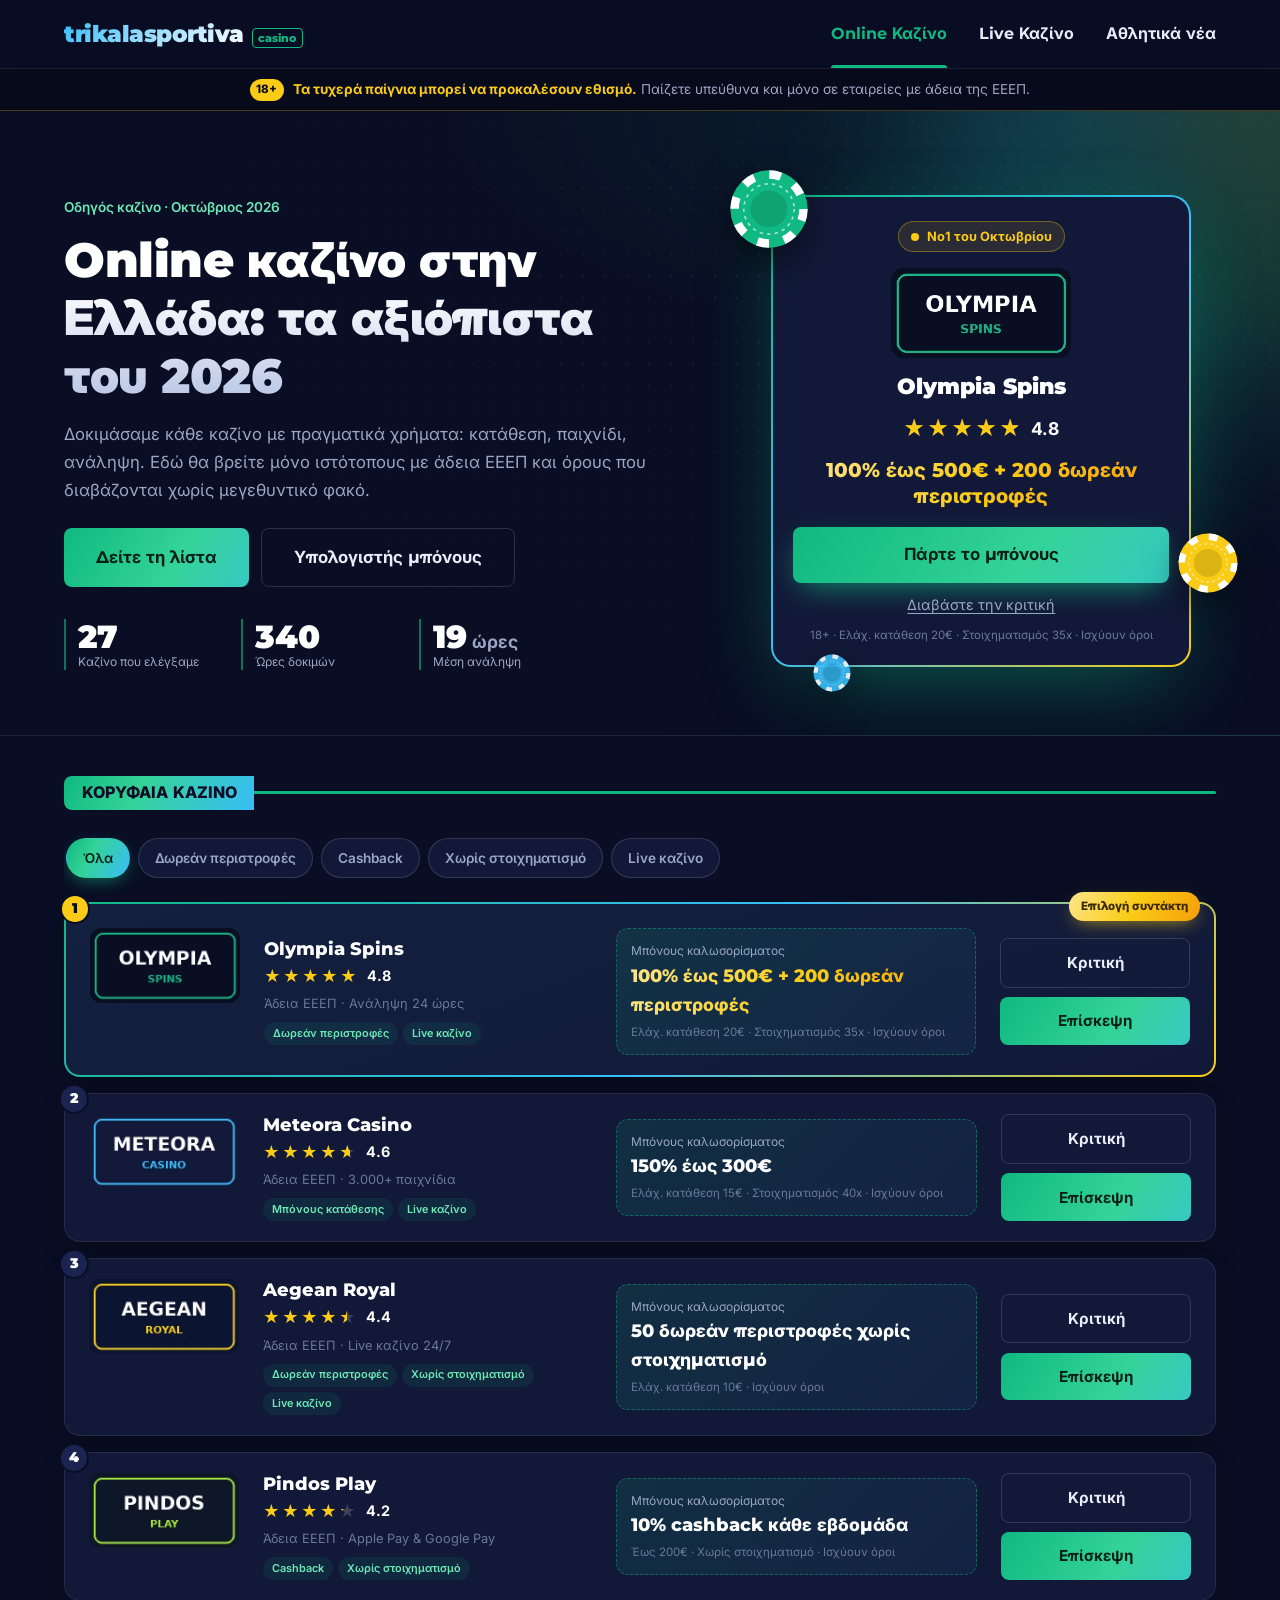
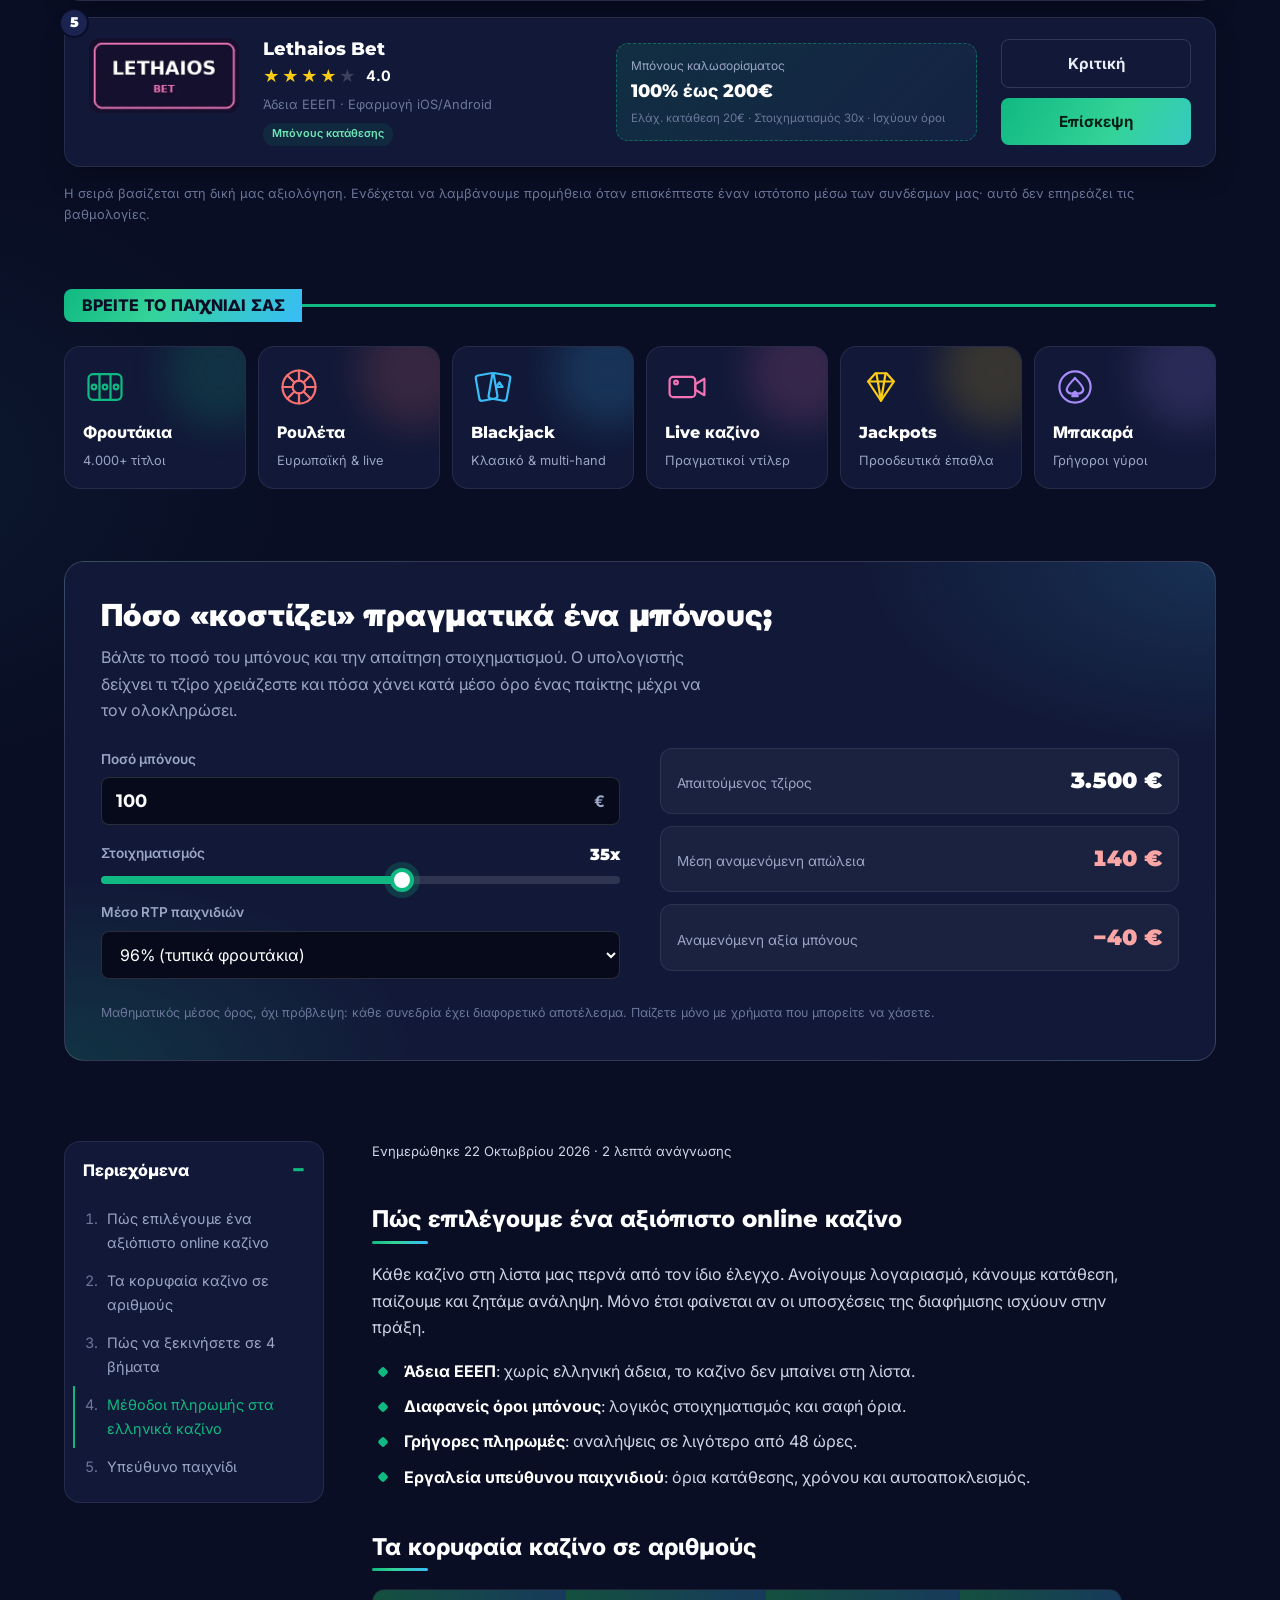
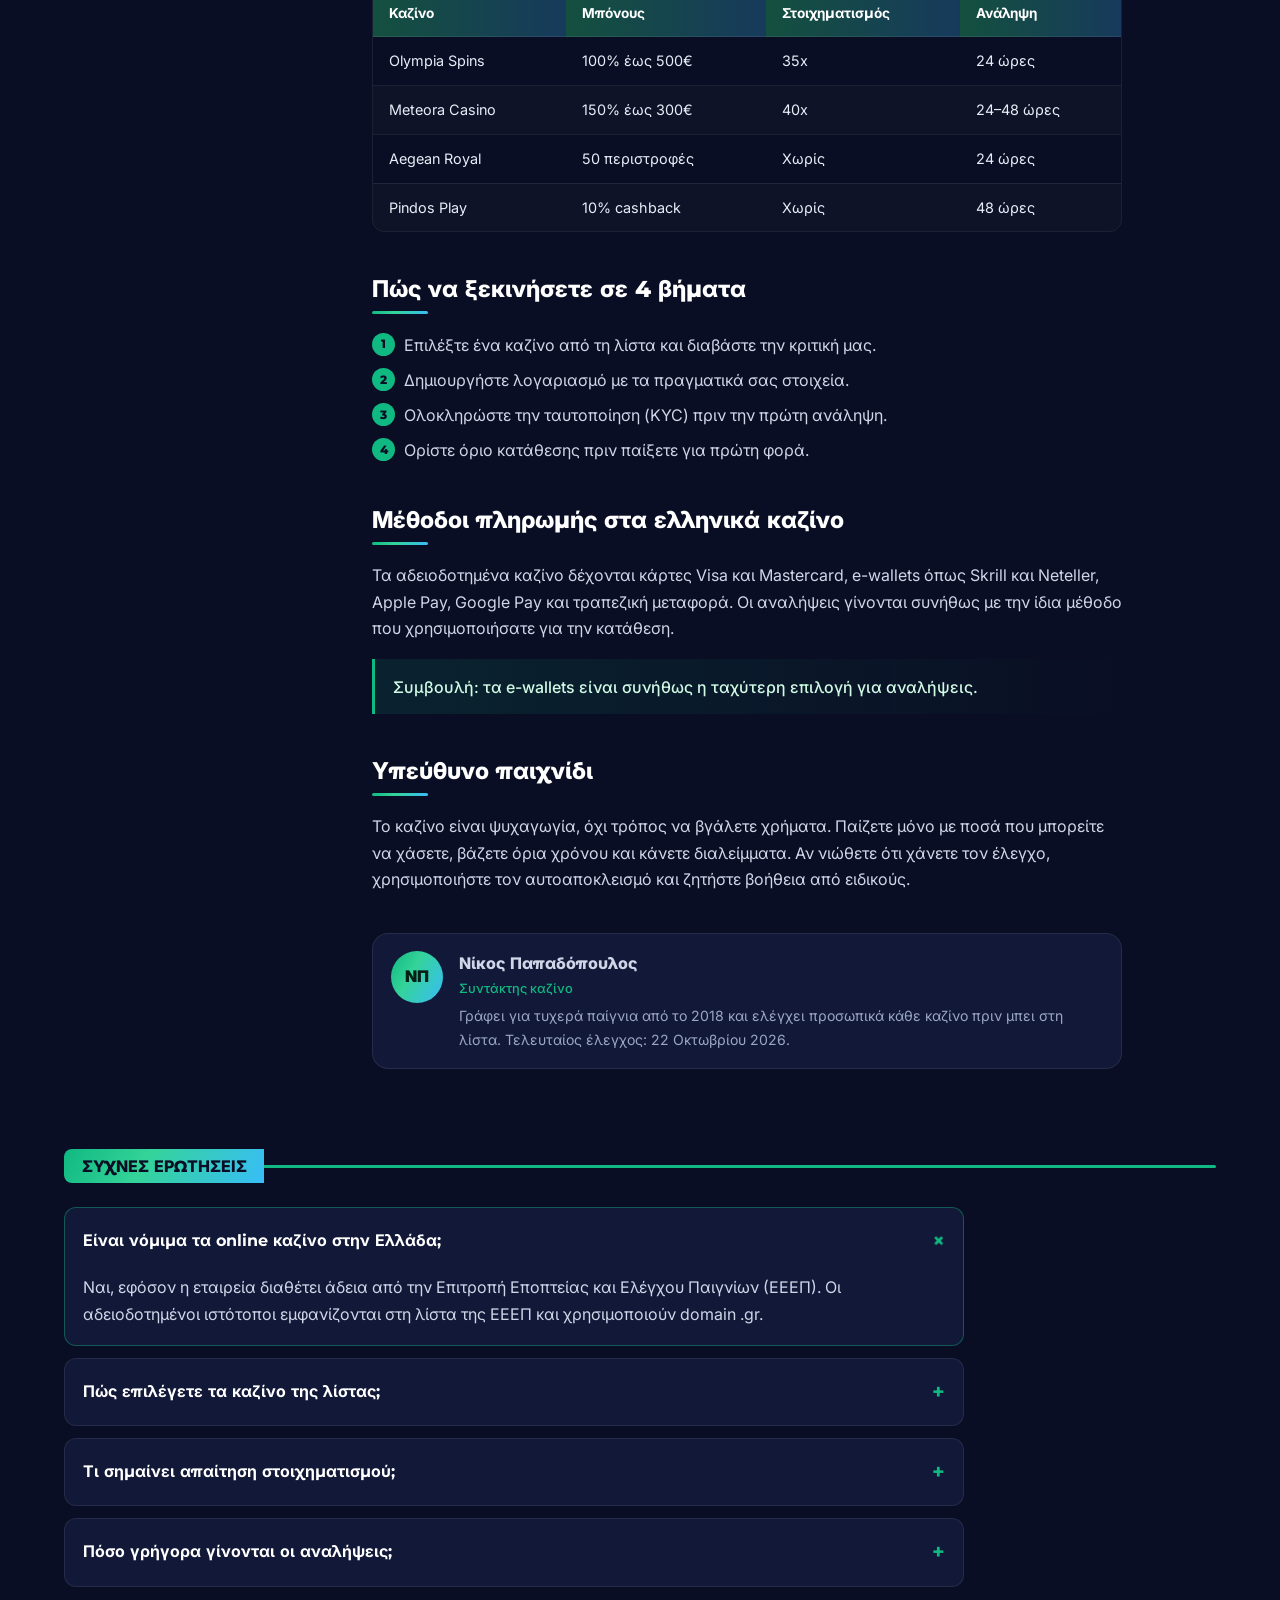
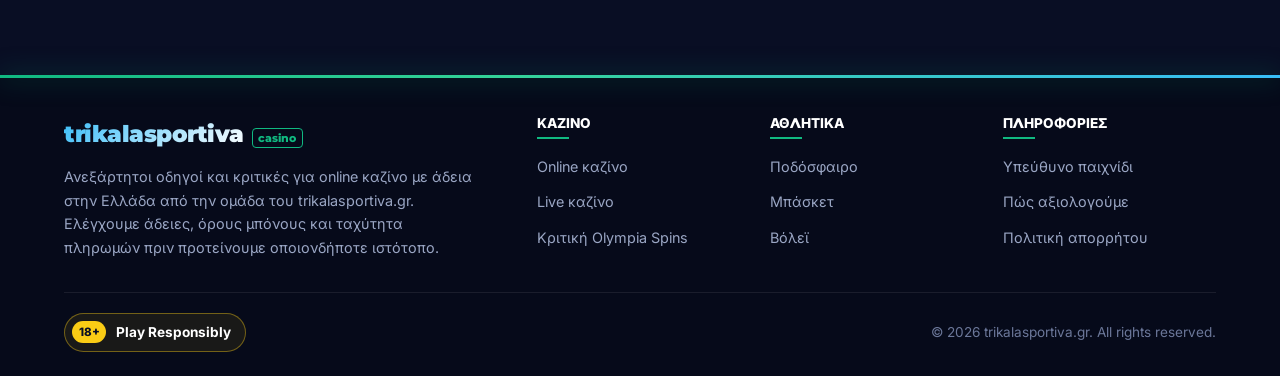
==== casino-section/casino/index.html @ a25f0a75 "Casino update" ====
<!DOCTYPE html>
<html lang="el">
<head>
  <meta charset="UTF-8">
  <meta name="viewport" content="width=device-width, initial-scale=1">
  <title>Online Καζίνο Ελλάδα 2026: Αξιόπιστα καζίνο με άδεια ΕΕΕΠ | trikalasportiva.gr</title>
  <meta name="description" content="Τα καλύτερα online καζίνο με άδεια ΕΕΕΠ για το 2026. Συγκρίνετε μπόνους, χρόνους ανάληψης και βαθμολογίες από την ομάδα του trikalasportiva.gr.">
  <link rel="canonical" href="https://trikalasportiva.gr/casino/">
  <meta property="og:type" content="website">
  <meta property="og:title" content="Online Καζίνο Ελλάδα 2026: Αξιόπιστα καζίνο με άδεια ΕΕΕΠ | trikalasportiva.gr">
  <meta property="og:description" content="Τα καλύτερα online καζίνο με άδεια ΕΕΕΠ για το 2026. Συγκρίνετε μπόνους, χρόνους ανάληψης και βαθμολογίες από την ομάδα του trikalasportiva.gr.">
  <meta property="og:url" content="https://trikalasportiva.gr/casino/">
  <meta name="theme-color" content="#090e24">
  <link rel="icon" type="image/svg+xml" href="data:image/svg+xml,<svg xmlns=%22http://www.w3.org/2000/svg%22 viewBox=%220 0 100 100%22><text y=%22.9em%22 font-size=%2290%22>⚽</text></svg>">
  <link rel="preconnect" href="https://fonts.googleapis.com">
  <link rel="preconnect" href="https://fonts.gstatic.com" crossorigin>
  <link rel="stylesheet" href="css/casino.css">
  <script type="application/ld+json">
{
  "@context": "https://schema.org",
  "@type": "FAQPage",
  "mainEntity": [
    {
      "@type": "Question",
      "name": "Είναι νόμιμα τα online καζίνο στην Ελλάδα;",
      "acceptedAnswer": {
        "@type": "Answer",
        "text": "Ναι, εφόσον η εταιρεία διαθέτει άδεια από την Επιτροπή Εποπτείας και Ελέγχου Παιγνίων (ΕΕΕΠ). Οι αδειοδοτημένοι ιστότοποι εμφανίζονται στη λίστα της ΕΕΕΠ και χρησιμοποιούν domain .gr."
      }
    },
    {
      "@type": "Question",
      "name": "Πώς επιλέγετε τα καζίνο της λίστας;",
      "acceptedAnswer": {
        "@type": "Answer",
        "text": "Ελέγχουμε την άδεια, τους όρους μπόνους, τους χρόνους ανάληψης, την εξυπηρέτηση πελατών και την εμπειρία στο κινητό. Κάθε καζίνο δοκιμάζεται με πραγματικό λογαριασμό."
      }
    },
    {
      "@type": "Question",
      "name": "Τι σημαίνει απαίτηση στοιχηματισμού;",
      "acceptedAnswer": {
        "@type": "Answer",
        "text": "Είναι το πόσες φορές πρέπει να παίξετε το ποσό του μπόνους πριν μπορέσετε να κάνετε ανάληψη. Για παράδειγμα, μπόνους 100€ με 35x σημαίνει τζίρο 3.500€."
      }
    },
    {
      "@type": "Question",
      "name": "Πόσο γρήγορα γίνονται οι αναλήψεις;",
      "acceptedAnswer": {
        "@type": "Answer",
        "text": "Στα περισσότερα αδειοδοτημένα καζίνο οι αναλήψεις σε e-wallet ολοκληρώνονται σε 24 ώρες, ενώ οι τραπεζικές μεταφορές χρειάζονται 1–3 εργάσιμες ημέρες."
      }
    }
  ]
}
  </script>
  <script type="application/ld+json">
{
  "@context": "https://schema.org",
  "@type": "ItemList",
  "itemListElement": [
    {
      "@type": "ListItem",
      "position": 1,
      "name": "Olympia Spins"
    },
    {
      "@type": "ListItem",
      "position": 2,
      "name": "Meteora Casino"
    },
    {
      "@type": "ListItem",
      "position": 3,
      "name": "Aegean Royal"
    },
    {
      "@type": "ListItem",
      "position": 4,
      "name": "Pindos Play"
    },
    {
      "@type": "ListItem",
      "position": 5,
      "name": "Lethaios Bet"
    }
  ]
}
  </script>
</head>
<body>

  <div class="read-progress" aria-hidden="true"><span class="read-progress__bar"></span></div>
  <header class="site-header">
    <div class="container site-header__inner">
      <span class="logo"><span class="logo__text">trikalasportiva</span><span class="logo__tag">casino</span></span>
      <button class="burger" type="button" aria-controls="main-nav" aria-expanded="false" aria-label="Άνοιγμα μενού">
        <span class="burger__bar"></span><span class="burger__bar"></span><span class="burger__bar"></span>
      </button>
      <nav class="main-nav" id="main-nav" aria-label="Κύριο μενού">
        <ul class="main-nav__list">
          <li><a href="index.html" aria-current="page">Online Καζίνο</a></li>
          <li><a href="category.html">Live Καζίνο</a></li>
          <li><a href="../index.html">Αθλητικά νέα</a></li>
        </ul>
      </nav>
    </div>
  </header>

  <div class="gamble-warning" role="note">
    <div class="container">
      <p><span class="age-chip">18+</span><span><strong>Τα τυχερά παίγνια μπορεί να προκαλέσουν εθισμό.</strong> Παίζετε υπεύθυνα και μόνο σε εταιρείες με άδεια της ΕΕΕΠ.</span></p>
    </div>
  </div>

  <main id="main">
    <section class="hero hero--home">
      <div class="container hero__grid">
        <div class="hero__copy">
          <p class="hero__kicker">Οδηγός καζίνο · Οκτώβριος 2026</p>
          <h1 class="hero__title">Online καζίνο στην Ελλάδα: τα αξιόπιστα του 2026</h1>
          <p class="hero__lead">Δοκιμάσαμε κάθε καζίνο με πραγματικά χρήματα: κατάθεση, παιχνίδι, ανάληψη. Εδώ θα βρείτε μόνο ιστότοπους με άδεια ΕΕΕΠ και όρους που διαβάζονται χωρίς μεγεθυντικό φακό.</p>
          <div class="hero__actions">
            <a href="#top-casinos" class="btn btn--primary btn--lg">Δείτε τη λίστα</a>
            <a href="#calc-title" class="btn btn--ghost btn--lg">Υπολογιστής μπόνους</a>
          </div>
          <dl class="hero__stats">
            <div><dt>Καζίνο που ελέγξαμε</dt><dd data-count="27">27</dd></div>
            <div><dt>Ώρες δοκιμών</dt><dd data-count="340">340</dd></div>
            <div><dt>Μέση ανάληψη</dt><dd><span data-count="19">19</span><small> ώρες</small></dd></div>
          </dl>
        </div>
        <aside class="spotlight" aria-label="Κορυφαία επιλογή του μήνα">
          <div class="hero-chips" aria-hidden="true"><span class="hero-chip hero-chip--a"><svg viewBox="0 0 100 100" aria-hidden="true"><circle cx="50" cy="50" r="46" fill="#10b981"/><circle cx="50" cy="50" r="41" fill="none" stroke="#fff" stroke-width="10" stroke-dasharray="14 18.2"/><circle cx="50" cy="50" r="30" fill="none" stroke="rgba(255,255,255,.6)" stroke-width="2" stroke-dasharray="4 5"/><circle cx="50" cy="50" r="22" fill="#10b981"/><circle cx="50" cy="50" r="22" fill="rgba(0,0,0,.12)"/></svg></span><span class="hero-chip hero-chip--b"><svg viewBox="0 0 100 100" aria-hidden="true"><circle cx="50" cy="50" r="46" fill="#facc15"/><circle cx="50" cy="50" r="41" fill="none" stroke="#fff" stroke-width="10" stroke-dasharray="14 18.2"/><circle cx="50" cy="50" r="30" fill="none" stroke="rgba(255,255,255,.6)" stroke-width="2" stroke-dasharray="4 5"/><circle cx="50" cy="50" r="22" fill="#facc15"/><circle cx="50" cy="50" r="22" fill="rgba(0,0,0,.12)"/></svg></span><span class="hero-chip hero-chip--c"><svg viewBox="0 0 100 100" aria-hidden="true"><circle cx="50" cy="50" r="46" fill="#38bdf8"/><circle cx="50" cy="50" r="41" fill="none" stroke="#fff" stroke-width="10" stroke-dasharray="14 18.2"/><circle cx="50" cy="50" r="30" fill="none" stroke="rgba(255,255,255,.6)" stroke-width="2" stroke-dasharray="4 5"/><circle cx="50" cy="50" r="22" fill="#38bdf8"/><circle cx="50" cy="50" r="22" fill="rgba(0,0,0,.12)"/></svg></span></div>
          <div class="spotlight__card">
            <p class="spotlight__eyebrow"><span class="pulse-dot" aria-hidden="true"></span>Νο1 του Οκτωβρίου</p>
            <div class="spotlight__logo"><picture><source srcset="img/olympia-spins.webp" type="image/webp"><img src="img/olympia-spins.webp" alt="Λογότυπο Olympia Spins" width="320" height="160" fetchpriority="high"></picture></div>
            <p class="spotlight__name">Olympia Spins</p>
            <div class="rating rating--lg"><span class="rating__stars" style="--rating:4.8" role="img" aria-label="Βαθμολογία 4.8 από 5"></span><span class="rating__value" aria-hidden="true">4.8</span></div>
            <p class="spotlight__bonus">100% έως 500€ + 200 δωρεάν περιστροφές</p>
            <a href="https://www.example.com/olympia-spins?ref=trikalasportiva" class="btn btn--primary btn--lg btn--glow" rel="nofollow noopener noreferrer" target="_blank">Πάρτε το μπόνους</a>
            <a href="review.html" class="spotlight__review">Διαβάστε την κριτική</a>
            <p class="spotlight__terms">18+ · Ελάχ. κατάθεση 20€ · Στοιχηματισμός 35x · Ισχύουν όροι</p>
          </div>
        </aside>
      </div>
    </section>

    <section class="section" aria-labelledby="top-casinos">
      <div class="container">
        <div class="section-head"><h2 id="top-casinos">Κορυφαία καζίνο</h2></div>

      <div class="filter-bar" role="group" aria-label="Φίλτρο μπόνους"><button type="button" class="chip" data-filter="all" aria-pressed="true">Όλα</button><button type="button" class="chip" data-filter="freespins" aria-pressed="false">Δωρεάν περιστροφές</button><button type="button" class="chip" data-filter="cashback" aria-pressed="false">Cashback</button><button type="button" class="chip" data-filter="nowager" aria-pressed="false">Χωρίς στοιχηματισμό</button><button type="button" class="chip" data-filter="live" aria-pressed="false">Live καζίνο</button></div>
      <ol class="casino-list">
        <li class="casino-card casino-card--top" data-rank="1" data-tags="freespins live">
          <span class="casino-card__ribbon">Επιλογή συντάκτη</span>
          <div class="casino-card__logo"><picture><source srcset="img/olympia-spins.webp" type="image/webp"><img src="img/olympia-spins.webp" alt="Λογότυπο Olympia Spins" width="320" height="160" loading="lazy" decoding="async"></picture></div>
          <div class="casino-card__info">
            <h3 class="casino-card__name">Olympia Spins</h3>
            <div class="rating"><span class="rating__stars" style="--rating:4.8" role="img" aria-label="Βαθμολογία 4.8 από 5"></span><span class="rating__value" aria-hidden="true">4.8</span></div>
            <p class="casino-card__meta">Άδεια ΕΕΕΠ · Ανάληψη 24 ώρες</p>
            <ul class="casino-card__tags"><li>Δωρεάν περιστροφές</li><li>Live καζίνο</li></ul>
          </div>
          <p class="casino-card__bonus">
            <span class="casino-card__bonus-label">Μπόνους καλωσορίσματος</span>
            <span class="casino-card__bonus-value">100% έως 500€ + 200 δωρεάν περιστροφές</span>
            <span class="casino-card__bonus-terms">Ελάχ. κατάθεση 20€ · Στοιχηματισμός 35x · Ισχύουν όροι</span>
          </p>
          <div class="casino-card__actions">
            <a href="review.html" class="btn btn--ghost">Κριτική</a>
            <a href="https://www.example.com/olympia-spins?ref=trikalasportiva" class="btn btn--primary" rel="nofollow noopener noreferrer" target="_blank">Επίσκεψη</a>
          </div>
        </li>
        <li class="casino-card" data-rank="2" data-tags="deposit live">
          
          <div class="casino-card__logo"><picture><source srcset="img/meteora-casino.webp" type="image/webp"><img src="img/meteora-casino.webp" alt="Λογότυπο Meteora Casino" width="320" height="160" loading="lazy" decoding="async"></picture></div>
          <div class="casino-card__info">
            <h3 class="casino-card__name">Meteora Casino</h3>
            <div class="rating"><span class="rating__stars" style="--rating:4.6" role="img" aria-label="Βαθμολογία 4.6 από 5"></span><span class="rating__value" aria-hidden="true">4.6</span></div>
            <p class="casino-card__meta">Άδεια ΕΕΕΠ · 3.000+ παιχνίδια</p>
            <ul class="casino-card__tags"><li>Μπόνους κατάθεσης</li><li>Live καζίνο</li></ul>
          </div>
          <p class="casino-card__bonus">
            <span class="casino-card__bonus-label">Μπόνους καλωσορίσματος</span>
            <span class="casino-card__bonus-value">150% έως 300€</span>
            <span class="casino-card__bonus-terms">Ελάχ. κατάθεση 15€ · Στοιχηματισμός 40x · Ισχύουν όροι</span>
          </p>
          <div class="casino-card__actions">
            <a href="review.html" class="btn btn--ghost">Κριτική</a>
            <a href="https://www.example.com/meteora-casino?ref=trikalasportiva" class="btn btn--primary" rel="nofollow noopener noreferrer" target="_blank">Επίσκεψη</a>
          </div>
        </li>
        <li class="casino-card" data-rank="3" data-tags="freespins nowager live">
          
          <div class="casino-card__logo"><picture><source srcset="img/aegean-royal.webp" type="image/webp"><img src="img/aegean-royal.webp" alt="Λογότυπο Aegean Royal" width="320" height="160" loading="lazy" decoding="async"></picture></div>
          <div class="casino-card__info">
            <h3 class="casino-card__name">Aegean Royal</h3>
            <div class="rating"><span class="rating__stars" style="--rating:4.4" role="img" aria-label="Βαθμολογία 4.4 από 5"></span><span class="rating__value" aria-hidden="true">4.4</span></div>
            <p class="casino-card__meta">Άδεια ΕΕΕΠ · Live καζίνο 24/7</p>
            <ul class="casino-card__tags"><li>Δωρεάν περιστροφές</li><li>Χωρίς στοιχηματισμό</li><li>Live καζίνο</li></ul>
          </div>
          <p class="casino-card__bonus">
            <span class="casino-card__bonus-label">Μπόνους καλωσορίσματος</span>
            <span class="casino-card__bonus-value">50 δωρεάν περιστροφές χωρίς στοιχηματισμό</span>
            <span class="casino-card__bonus-terms">Ελάχ. κατάθεση 10€ · Ισχύουν όροι</span>
          </p>
          <div class="casino-card__actions">
            <a href="review.html" class="btn btn--ghost">Κριτική</a>
            <a href="https://www.example.com/aegean-royal?ref=trikalasportiva" class="btn btn--primary" rel="nofollow noopener noreferrer" target="_blank">Επίσκεψη</a>
          </div>
        </li>
        <li class="casino-card" data-rank="4" data-tags="cashback nowager">
          
          <div class="casino-card__logo"><picture><source srcset="img/pindos-play.webp" type="image/webp"><img src="img/pindos-play.webp" alt="Λογότυπο Pindos Play" width="320" height="160" loading="lazy" decoding="async"></picture></div>
          <div class="casino-card__info">
            <h3 class="casino-card__name">Pindos Play</h3>
            <div class="rating"><span class="rating__stars" style="--rating:4.2" role="img" aria-label="Βαθμολογία 4.2 από 5"></span><span class="rating__value" aria-hidden="true">4.2</span></div>
            <p class="casino-card__meta">Άδεια ΕΕΕΠ · Apple Pay & Google Pay</p>
            <ul class="casino-card__tags"><li>Cashback</li><li>Χωρίς στοιχηματισμό</li></ul>
          </div>
          <p class="casino-card__bonus">
            <span class="casino-card__bonus-label">Μπόνους καλωσορίσματος</span>
            <span class="casino-card__bonus-value">10% cashback κάθε εβδομάδα</span>
            <span class="casino-card__bonus-terms">Έως 200€ · Χωρίς στοιχηματισμό · Ισχύουν όροι</span>
          </p>
          <div class="casino-card__actions">
            <a href="review.html" class="btn btn--ghost">Κριτική</a>
            <a href="https://www.example.com/pindos-play?ref=trikalasportiva" class="btn btn--primary" rel="nofollow noopener noreferrer" target="_blank">Επίσκεψη</a>
          </div>
        </li>
        <li class="casino-card" data-rank="5" data-tags="deposit">
          
          <div class="casino-card__logo"><picture><source srcset="img/lethaios-bet.webp" type="image/webp"><img src="img/lethaios-bet.webp" alt="Λογότυπο Lethaios Bet" width="320" height="160" loading="lazy" decoding="async"></picture></div>
          <div class="casino-card__info">
            <h3 class="casino-card__name">Lethaios Bet</h3>
            <div class="rating"><span class="rating__stars" style="--rating:4.0" role="img" aria-label="Βαθμολογία 4.0 από 5"></span><span class="rating__value" aria-hidden="true">4.0</span></div>
            <p class="casino-card__meta">Άδεια ΕΕΕΠ · Εφαρμογή iOS/Android</p>
            <ul class="casino-card__tags"><li>Μπόνους κατάθεσης</li></ul>
          </div>
          <p class="casino-card__bonus">
            <span class="casino-card__bonus-label">Μπόνους καλωσορίσματος</span>
            <span class="casino-card__bonus-value">100% έως 200€</span>
            <span class="casino-card__bonus-terms">Ελάχ. κατάθεση 20€ · Στοιχηματισμός 30x · Ισχύουν όροι</span>
          </p>
          <div class="casino-card__actions">
            <a href="review.html" class="btn btn--ghost">Κριτική</a>
            <a href="https://www.example.com/lethaios-bet?ref=trikalasportiva" class="btn btn--primary" rel="nofollow noopener noreferrer" target="_blank">Επίσκεψη</a>
          </div>
        </li>
      </ol>
      <p class="filter-empty" hidden>Κανένα καζίνο δεν ταιριάζει σε αυτό το φίλτρο. <button type="button" class="link-btn" data-filter="all">Δείτε όλα τα καζίνο</button></p>
      <p class="section-note">Η σειρά βασίζεται στη δική μας αξιολόγηση. Ενδέχεται να λαμβάνουμε προμήθεια όταν επισκέπτεστε έναν ιστότοπο μέσω των συνδέσμων μας· αυτό δεν επηρεάζει τις βαθμολογίες.</p>

      </div>
    </section>

    <section class="section section--tight" aria-labelledby="games-title">
      <div class="container">
        <div class="section-head"><h2 id="games-title">Βρείτε το παιχνίδι σας</h2></div>
        <ul class="game-tiles"><li><a class="game-tile game-tile--slots" href="category.html"><span class="game-tile__icon" aria-hidden="true"><svg viewBox="0 0 48 48"><rect x="6" y="10" width="36" height="28" rx="5"/><path d="M18 10v28M30 10v28"/><circle cx="12" cy="24" r="2.5"/><circle cx="24" cy="24" r="2.5"/><circle cx="36" cy="24" r="2.5"/></svg></span><span class="game-tile__name">Φρουτάκια</span><span class="game-tile__sub">4.000+ τίτλοι</span></a></li><li><a class="game-tile game-tile--roulette" href="category.html"><span class="game-tile__icon" aria-hidden="true"><svg viewBox="0 0 48 48"><circle cx="24" cy="24" r="18"/><circle cx="24" cy="24" r="7"/><path d="M24 6v11M24 31v11M6 24h11M31 24h11M11.3 11.3l7.8 7.8M28.9 28.9l7.8 7.8M36.7 11.3l-7.8 7.8M19.1 28.9l-7.8 7.8"/></svg></span><span class="game-tile__name">Ρουλέτα</span><span class="game-tile__sub">Ευρωπαϊκή & live</span></a></li><li><a class="game-tile game-tile--blackjack" href="category.html"><span class="game-tile__icon" aria-hidden="true"><svg viewBox="0 0 48 48"><rect x="7" y="10" width="20" height="28" rx="3" transform="rotate(-10 17 24)"/><rect x="21" y="10" width="20" height="28" rx="3" transform="rotate(10 31 24)"/><path d="M31 19l-3.5 5h7z"/></svg></span><span class="game-tile__name">Blackjack</span><span class="game-tile__sub">Κλασικό & multi-hand</span></a></li><li><a class="game-tile game-tile--live" href="category.html"><span class="game-tile__icon" aria-hidden="true"><svg viewBox="0 0 48 48"><rect x="5" y="13" width="28" height="22" rx="4"/><path d="M33 21l10-6v18l-10-6z"/><circle cx="12" cy="19" r="2"/></svg></span><span class="game-tile__name">Live καζίνο</span><span class="game-tile__sub">Πραγματικοί ντίλερ</span></a></li><li><a class="game-tile game-tile--jackpot" href="category.html"><span class="game-tile__icon" aria-hidden="true"><svg viewBox="0 0 48 48"><path d="M10 18l8-9h12l8 9-14 21z"/><path d="M10 18h28M19 9l5 30M29 9l-5 30"/></svg></span><span class="game-tile__name">Jackpots</span><span class="game-tile__sub">Προοδευτικά έπαθλα</span></a></li><li><a class="game-tile game-tile--baccarat" href="category.html"><span class="game-tile__icon" aria-hidden="true"><svg viewBox="0 0 48 48"><circle cx="24" cy="24" r="17"/><path d="M24 14c-5 6-9 9-9 13a5 5 0 0 0 9 2 5 5 0 0 0 9-2c0-4-4-7-9-13z"/><path d="M21 34h6l-3-4z"/></svg></span><span class="game-tile__name">Μπακαρά</span><span class="game-tile__sub">Γρήγοροι γύροι</span></a></li></ul>
      </div>
    </section>


    <section class="section" aria-labelledby="calc-title">
      <div class="container">
        <div class="calc" data-calc>
          <div class="calc__intro">
            <h2 id="calc-title" class="calc__title">Πόσο «κοστίζει» πραγματικά ένα μπόνους;</h2>
            <p>Βάλτε το ποσό του μπόνους και την απαίτηση στοιχηματισμού. Ο υπολογιστής δείχνει τι τζίρο χρειάζεστε και πόσα χάνει κατά μέσο όρο ένας παίκτης μέχρι να τον ολοκληρώσει.</p>
          </div>
          <div class="calc__form">
            <label class="calc__field">
              <span class="calc__label">Ποσό μπόνους</span>
              <span class="calc__input"><input type="number" inputmode="decimal" min="0" max="5000" step="10" value="100" data-calc-bonus><b>€</b></span>
            </label>
            <label class="calc__field">
              <span class="calc__label">Στοιχηματισμός <output data-calc-wager-out>35x</output></span>
              <input type="range" min="0" max="60" step="1" value="35" data-calc-wager>
            </label>
            <label class="calc__field">
              <span class="calc__label">Μέσο RTP παιχνιδιών</span>
              <select data-calc-rtp>
                <option value="0.94">94% (χαμηλό)</option>
                <option value="0.96" selected>96% (τυπικά φρουτάκια)</option>
                <option value="0.98">98% (blackjack)</option>
              </select>
            </label>
          </div>
          <div class="calc__result" aria-live="polite">
            <div class="calc__stat"><span>Απαιτούμενος τζίρος</span><strong data-calc-turnover>—</strong></div>
            <div class="calc__stat calc__stat--warn"><span>Μέση αναμενόμενη απώλεια</span><strong data-calc-loss>—</strong></div>
            <div class="calc__stat" data-calc-value-box><span>Αναμενόμενη αξία μπόνους</span><strong data-calc-value>—</strong></div>
          </div>
          <p class="calc__note">Μαθηματικός μέσος όρος, όχι πρόβλεψη: κάθε συνεδρία έχει διαφορετικό αποτέλεσμα. Παίζετε μόνο με χρήματα που μπορείτε να χάσετε.</p>
        </div>
      </div>
    </section>


    <section class="section" aria-label="Οδηγός">
      <div class="container content-layout">
        <nav class="toc" aria-label="Περιεχόμενα">
          <button class="toc__toggle" type="button" aria-expanded="false" aria-controls="toc-list">Περιεχόμενα</button>
          <ol class="toc__list" id="toc-list" data-toc-list hidden></ol>
        </nav>
        <article class="prose" data-toc-content>
          <p class="prose-meta">Ενημερώθηκε 22 Οκτωβρίου 2026 · <span data-read-time>5</span> λεπτά ανάγνωσης</p>
          <h2>Πώς επιλέγουμε ένα αξιόπιστο online καζίνο</h2>
          <p>Κάθε καζίνο στη λίστα μας περνά από τον ίδιο έλεγχο. Ανοίγουμε λογαριασμό, κάνουμε κατάθεση, παίζουμε και ζητάμε ανάληψη. Μόνο έτσι φαίνεται αν οι υποσχέσεις της διαφήμισης ισχύουν στην πράξη.</p>
          <ul>
            <li><strong>Άδεια ΕΕΕΠ</strong>: χωρίς ελληνική άδεια, το καζίνο δεν μπαίνει στη λίστα.</li>
            <li><strong>Διαφανείς όροι μπόνους</strong>: λογικός στοιχηματισμός και σαφή όρια.</li>
            <li><strong>Γρήγορες πληρωμές</strong>: αναλήψεις σε λιγότερο από 48 ώρες.</li>
            <li><strong>Εργαλεία υπεύθυνου παιχνιδιού</strong>: όρια κατάθεσης, χρόνου και αυτοαποκλεισμός.</li>
          </ul>

          <h2>Τα κορυφαία καζίνο σε αριθμούς</h2>
          <div class="table-wrap">
            <table>
              <thead><tr><th>Καζίνο</th><th>Μπόνους</th><th>Στοιχηματισμός</th><th>Ανάληψη</th></tr></thead>
              <tbody>
                <tr><td>Olympia Spins</td><td>100% έως 500€</td><td>35x</td><td>24 ώρες</td></tr>
                <tr><td>Meteora Casino</td><td>150% έως 300€</td><td>40x</td><td>24–48 ώρες</td></tr>
                <tr><td>Aegean Royal</td><td>50 περιστροφές</td><td>Χωρίς</td><td>24 ώρες</td></tr>
                <tr><td>Pindos Play</td><td>10% cashback</td><td>Χωρίς</td><td>48 ώρες</td></tr>
              </tbody>
            </table>
          </div>

          <h2>Πώς να ξεκινήσετε σε 4 βήματα</h2>
          <ol>
            <li>Επιλέξτε ένα καζίνο από τη λίστα και διαβάστε την κριτική μας.</li>
            <li>Δημιουργήστε λογαριασμό με τα πραγματικά σας στοιχεία.</li>
            <li>Ολοκληρώστε την ταυτοποίηση (KYC) πριν την πρώτη ανάληψη.</li>
            <li>Ορίστε όριο κατάθεσης πριν παίξετε για πρώτη φορά.</li>
          </ol>

          <h2>Μέθοδοι πληρωμής στα ελληνικά καζίνο</h2>
          <p>Τα αδειοδοτημένα καζίνο δέχονται κάρτες Visa και Mastercard, e-wallets όπως Skrill και Neteller, Apple Pay, Google Pay και τραπεζική μεταφορά. Οι αναλήψεις γίνονται συνήθως με την ίδια μέθοδο που χρησιμοποιήσατε για την κατάθεση.</p>
          <blockquote>Συμβουλή: τα e-wallets είναι συνήθως η ταχύτερη επιλογή για αναλήψεις.</blockquote>

          <h2>Υπεύθυνο παιχνίδι</h2>
          <p>Το καζίνο είναι ψυχαγωγία, όχι τρόπος να βγάλετε χρήματα. Παίζετε μόνο με ποσά που μπορείτε να χάσετε, βάζετε όρια χρόνου και κάνετε διαλείμματα. Αν νιώθετε ότι χάνετε τον έλεγχο, χρησιμοποιήστε τον αυτοαποκλεισμό και ζητήστε βοήθεια από ειδικούς.</p>
          <aside class="author-box" aria-label="Συντάκτης">
            <span class="author-box__avatar" aria-hidden="true">ΝΠ</span>
            <div>
              <p class="author-box__name">Νίκος Παπαδόπουλος <span>Συντάκτης καζίνο</span></p>
              <p class="author-box__bio">Γράφει για τυχερά παίγνια από το 2018 και ελέγχει προσωπικά κάθε καζίνο πριν μπει στη λίστα. Τελευταίος έλεγχος: 22 Οκτωβρίου 2026.</p>
            </div>
          </aside>
        </article>
      </div>
    </section>


    <section class="section" aria-labelledby="faq-title">
      <div class="container">
        <div class="section-head"><h2 id="faq-title">Συχνές ερωτήσεις</h2></div>
        <div class="faq">
        <details class="faq__item" open>
          <summary class="faq__q">Είναι νόμιμα τα online καζίνο στην Ελλάδα;</summary>
          <div class="faq__a"><p>Ναι, εφόσον η εταιρεία διαθέτει άδεια από την Επιτροπή Εποπτείας και Ελέγχου Παιγνίων (ΕΕΕΠ). Οι αδειοδοτημένοι ιστότοποι εμφανίζονται στη λίστα της ΕΕΕΠ και χρησιμοποιούν domain .gr.</p></div>
        </details>
        <details class="faq__item">
          <summary class="faq__q">Πώς επιλέγετε τα καζίνο της λίστας;</summary>
          <div class="faq__a"><p>Ελέγχουμε την άδεια, τους όρους μπόνους, τους χρόνους ανάληψης, την εξυπηρέτηση πελατών και την εμπειρία στο κινητό. Κάθε καζίνο δοκιμάζεται με πραγματικό λογαριασμό.</p></div>
        </details>
        <details class="faq__item">
          <summary class="faq__q">Τι σημαίνει απαίτηση στοιχηματισμού;</summary>
          <div class="faq__a"><p>Είναι το πόσες φορές πρέπει να παίξετε το ποσό του μπόνους πριν μπορέσετε να κάνετε ανάληψη. Για παράδειγμα, μπόνους 100€ με 35x σημαίνει τζίρο 3.500€.</p></div>
        </details>
        <details class="faq__item">
          <summary class="faq__q">Πόσο γρήγορα γίνονται οι αναλήψεις;</summary>
          <div class="faq__a"><p>Στα περισσότερα αδειοδοτημένα καζίνο οι αναλήψεις σε e-wallet ολοκληρώνονται σε 24 ώρες, ενώ οι τραπεζικές μεταφορές χρειάζονται 1–3 εργάσιμες ημέρες.</p></div>
        </details>
        </div>
      </div>
    </section>

  </main>

  <footer class="site-footer">
    <div class="container">
      <div class="site-footer__grid">
        <div class="site-footer__about">
          <span class="logo"><span class="logo__text">trikalasportiva</span><span class="logo__tag">casino</span></span>
          <p>Ανεξάρτητοι οδηγοί και κριτικές για online καζίνο με άδεια στην Ελλάδα από την ομάδα του trikalasportiva.gr. Ελέγχουμε άδειες, όρους μπόνους και ταχύτητα πληρωμών πριν προτείνουμε οποιονδήποτε ιστότοπο.</p>
        </div>
        <div class="footer-menus">
          <nav class="footer-menu" aria-labelledby="fm-casino">
            <h2 id="fm-casino">Καζίνο</h2>
            <ul>
              <li><a href="index.html">Online καζίνο</a></li>
              <li><a href="category.html">Live καζίνο</a></li>
              <li><a href="review.html">Κριτική Olympia Spins</a></li>
            </ul>
          </nav>
          <nav class="footer-menu" aria-labelledby="fm-sport">
            <h2 id="fm-sport">Αθλητικά</h2>
            <ul>
              <li><a href="../category.html?c=football">Ποδόσφαιρο</a></li>
              <li><a href="../category.html?c=basketball">Μπάσκετ</a></li>
              <li><a href="../category.html?c=volleyball">Βόλεϊ</a></li>
            </ul>
          </nav>
          <nav class="footer-menu" aria-labelledby="fm-info">
            <h2 id="fm-info">Πληροφορίες</h2>
            <ul>
              <li><a href="#">Υπεύθυνο παιχνίδι</a></li>
              <li><a href="#">Πώς αξιολογούμε</a></li>
              <li><a href="#">Πολιτική απορρήτου</a></li>
            </ul>
          </nav>
        </div>
      </div>
      <div class="site-footer__bottom">
        <span class="rg-badge"><span class="age-chip">18+</span>Play Responsibly</span>
        <p>© <span data-year>2026</span> trikalasportiva.gr. All rights reserved.</p>
      </div>
    </div>
  </footer>

  <button type="button" class="to-top" aria-label="Επιστροφή στην κορυφή" hidden><svg viewBox="0 0 24 24" aria-hidden="true"><path d="M12 5l-7 7m7-7l7 7M12 5v14"/></svg></button>

  <script src="js/casino.js" defer></script>
</body>
</html>
---- casino-section/casino/css/casino.css ----
/* ==========================================================================
   trikalasportiva.gr — Casino section
   Dark theme built on the main site's tokens (navy + emerald, Montserrat/Inter).
   Mobile-first: base styles target phones, media queries scale up.
   ========================================================================== */

@import url('https://fonts.googleapis.com/css2?family=Inter:wght@400;500;600;700&family=Montserrat:wght@600;700;800;900&display=swap');

:root {
  /* Brand tokens (shared with css/style.css) */
  --navy-950: #060a1a;
  --navy-900: #090e24;
  --navy-800: #121938;
  --navy-700: #1b2450;
  --emerald: #10b981;
  --emerald-hover: #059669;
  --emerald-soft: rgba(16, 185, 129, 0.12);
  --sky: #38bdf8;
  --gold: #facc15;
  --danger: #f87171;

  --text: #e8edf7;
  --text-muted: #9aa6c4;
  --text-dim: #6b7799;
  --line: rgba(255, 255, 255, 0.08);
  --line-strong: rgba(255, 255, 255, 0.14);

  --font-body: 'Inter', system-ui, -apple-system, 'Segoe UI', Roboto, sans-serif;
  --font-heading: 'Montserrat', 'Inter', system-ui, sans-serif;

  --container: 1200px;
  --radius-sm: 8px;
  --radius-md: 12px;
  --radius-lg: 16px;
  --radius-full: 9999px;

  --shadow-card: 0 10px 30px -12px rgba(0, 0, 0, 0.6);
  --ease: cubic-bezier(0.4, 0, 0.2, 1);
}

/* ---------- Base ---------- */
*, *::before, *::after { box-sizing: border-box; margin: 0; padding: 0; }

html { scroll-behavior: smooth; scroll-padding-top: 1rem; -webkit-text-size-adjust: 100%; }

body {
  font-family: var(--font-body);
  font-size: 1rem;
  line-height: 1.65;
  color: var(--text);
  background-color: var(--navy-900);
  background-image:
    radial-gradient(900px 600px at 110% -10%, rgba(16, 185, 129, 0.10), transparent 60%),
    radial-gradient(700px 500px at -10% 40%, rgba(56, 189, 248, 0.06), transparent 60%);
  -webkit-font-smoothing: antialiased;
  display: flex;
  flex-direction: column;
  min-height: 100vh;
}

h1, h2, h3, h4 { font-family: var(--font-heading); line-height: 1.2; color: #fff; }

a { color: inherit; text-decoration: none; transition: color 0.2s var(--ease); }

img { max-width: 100%; height: auto; display: block; }

button { font: inherit; cursor: pointer; border: 0; background: none; color: inherit; }

:focus-visible { outline: 2px solid var(--emerald); outline-offset: 3px; border-radius: 4px; }

.container { width: 100%; max-width: var(--container); margin: 0 auto; padding: 0 1rem; }

.visually-hidden {
  position: absolute !important; width: 1px; height: 1px; overflow: hidden;
  clip: rect(0 0 0 0); white-space: nowrap; border: 0;
}

main { flex: 1 0 auto; }

@media (min-width: 768px) { .container { padding: 0 1.5rem; } }

/* ---------- Buttons ---------- */
.btn {
  display: inline-flex; align-items: center; justify-content: center; gap: 0.5rem;
  min-height: 46px; padding: 0.7rem 1.4rem;
  font-family: var(--font-heading); font-weight: 700; font-size: 0.95rem;
  border-radius: var(--radius-sm);
  transition: background-color 0.2s var(--ease), border-color 0.2s var(--ease), color 0.2s var(--ease);
  text-align: center;
}
.btn--primary { background: var(--emerald); color: #04140e; }
.btn--primary:hover { background: var(--emerald-hover); color: #fff; }
.btn--ghost { border: 1px solid var(--line-strong); color: var(--text); }
.btn--ghost:hover { border-color: var(--emerald); color: var(--emerald); }
.btn--lg { min-height: 54px; padding: 0.9rem 2rem; font-size: 1.05rem; }

/* ---------- Header ---------- */
.site-header {
  position: sticky; top: 0; z-index: 50;
  background: rgba(9, 14, 36, 0.92);
  backdrop-filter: blur(10px); -webkit-backdrop-filter: blur(10px);
  border-bottom: 1px solid var(--line);
}
.site-header__inner { display: flex; align-items: center; justify-content: space-between; min-height: 64px; gap: 1rem; }

.logo { display: inline-flex; align-items: baseline; gap: 0.5rem; user-select: none; }
.logo__text {
  font-family: var(--font-heading); font-weight: 900; font-size: 1.45rem; letter-spacing: -0.5px;
  text-transform: lowercase;
  background: linear-gradient(135deg, var(--sky) 0%, #ffffff 100%);
  -webkit-background-clip: text; background-clip: text; -webkit-text-fill-color: transparent;
}
.logo__tag {
  font-family: var(--font-heading); font-weight: 800; font-size: 0.7rem;
  color: var(--emerald); border: 1px solid var(--emerald); border-radius: 4px; padding: 0 0.35rem;
}
a.logo:hover .logo__tag { background: var(--emerald); color: var(--navy-900); }

/* Burger (mobile) */
.burger {
  width: 44px; height: 44px; display: inline-flex; flex-direction: column; justify-content: center;
  align-items: center; gap: 5px; border-radius: var(--radius-sm); border: 1px solid var(--line-strong);
}
.burger__bar { width: 20px; height: 2px; background: var(--text); border-radius: 2px; transition: transform 0.25s var(--ease), opacity 0.2s; }
.burger[aria-expanded="true"] .burger__bar:nth-child(1) { transform: translateY(7px) rotate(45deg); }
.burger[aria-expanded="true"] .burger__bar:nth-child(2) { opacity: 0; }
.burger[aria-expanded="true"] .burger__bar:nth-child(3) { transform: translateY(-7px) rotate(-45deg); }

.main-nav {
  position: absolute; left: 0; right: 0; top: 100%;
  background: var(--navy-900); border-bottom: 1px solid var(--line);
  display: none;
}
.main-nav.is-open { display: block; }
.main-nav__list { list-style: none; padding: 0.5rem 1rem 1rem; }
.main-nav__list a {
  display: block; padding: 0.9rem 0.25rem; font-family: var(--font-heading); font-weight: 700;
  border-bottom: 1px solid var(--line); color: var(--text);
}
.main-nav__list li:last-child a { border-bottom: 0; }
.main-nav__list a:hover, .main-nav__list a[aria-current="page"] { color: var(--emerald); }

@media (min-width: 900px) {
  .burger { display: none; }
  .main-nav { position: static; display: block; background: none; border: 0; }
  .main-nav__list { display: flex; gap: 2rem; padding: 0; }
  .main-nav__list a { border: 0; padding: 1.3rem 0; position: relative; }
  .main-nav__list a::after {
    content: ''; position: absolute; left: 0; right: 0; bottom: 0; height: 3px;
    background: var(--emerald); border-radius: 3px 3px 0 0; transform: scaleX(0); transition: transform 0.25s var(--ease);
  }
  .main-nav__list a:hover::after, .main-nav__list a[aria-current="page"]::after { transform: scaleX(1); }
}

/* ---------- Gambling warning ---------- */
.gamble-warning {
  background: var(--navy-950);
  border-bottom: 1px solid rgba(250, 204, 21, 0.25);
  color: var(--text-muted);
  font-size: 0.8rem; line-height: 1.45;
  padding: 0.6rem 0;
}
.gamble-warning p { display: flex; align-items: flex-start; gap: 0.6rem; }
.gamble-warning strong { color: var(--gold); }
.age-chip {
  flex-shrink: 0; display: inline-flex; align-items: center; justify-content: center;
  min-width: 34px; height: 22px; border-radius: var(--radius-full);
  background: var(--gold); color: var(--navy-900); font-weight: 800; font-size: 0.72rem;
}
@media (min-width: 768px) { .gamble-warning { font-size: 0.85rem; } .gamble-warning p { align-items: center; justify-content: center; } }

/* ---------- Breadcrumbs ---------- */
.breadcrumbs { padding-top: 1rem; font-size: 0.85rem; color: var(--text-dim); }
.breadcrumbs ol { list-style: none; display: flex; flex-wrap: wrap; gap: 0.4rem; align-items: center; }
.breadcrumbs li + li::before { content: '/'; margin-right: 0.4rem; color: var(--text-dim); }
.breadcrumbs a { color: var(--text-muted); }
.breadcrumbs a:hover { color: var(--emerald); }
.breadcrumbs [aria-current="page"] { color: var(--text); }

/* ---------- Hero ---------- */
.hero {
  padding: 2.5rem 0 2rem;
  background:
    radial-gradient(120% 80% at 100% 0%, rgba(16, 185, 129, 0.16) 0%, transparent 55%),
    linear-gradient(180deg, var(--navy-900) 0%, var(--navy-900) 100%);
  border-bottom: 1px solid var(--line);
}
.hero__title { font-size: clamp(1.75rem, 6vw, 3rem); font-weight: 900; letter-spacing: -0.5px; max-width: 18ch; }
.hero__lead { color: var(--text-muted); font-size: 1.05rem; margin: 1rem 0 1.5rem; max-width: 60ch; }
.hero__actions { display: flex; flex-wrap: wrap; gap: 0.75rem; }
.hero__actions .btn { flex: 1 1 100%; }
.hero__facts { display: flex; flex-wrap: wrap; gap: 0.5rem 1.25rem; margin-top: 1.5rem; font-size: 0.85rem; color: var(--text-muted); list-style: none; }
.hero__facts li { display: flex; align-items: center; gap: 0.4rem; }
.hero__facts li::before { content: ''; width: 8px; height: 8px; border-radius: 50%; background: var(--emerald); }
@media (min-width: 600px) { .hero__actions .btn { flex: 0 0 auto; } }
@media (min-width: 992px) { .hero { padding: 4rem 0 3rem; } }

/* ---------- Section header ---------- */
.section { padding: 2.5rem 0; }
.section-head { display: flex; align-items: center; margin-bottom: 1.5rem; }
.section-head h2 {
  background: var(--emerald); color: var(--navy-900);
  font-size: 1rem; font-weight: 800; text-transform: uppercase;
  padding: 0.45rem 1.1rem; border-radius: var(--radius-sm) 0 0 var(--radius-sm); white-space: nowrap;
}
.section-head::after { content: ''; flex: 1; height: 3px; background: var(--emerald); border-radius: 0 3px 3px 0; }
.section-note { color: var(--text-dim); font-size: 0.8rem; margin-top: 1rem; }

/* ---------- Casino listing (vitrina) ---------- */
.casino-list { list-style: none; display: grid; grid-template-columns: 1fr; gap: 1rem; counter-reset: rank; }

.casino-card {
  position: relative; counter-increment: rank;
  display: grid;
  grid-template-columns: 96px 1fr;
  grid-template-areas:
    "logo info"
    "bonus bonus"
    "actions actions";
  gap: 1rem;
  padding: 1.1rem;
  background: var(--navy-800);
  border: 1px solid var(--line);
  border-radius: var(--radius-lg);
  box-shadow: var(--shadow-card);
  transition: border-color 0.2s var(--ease);
}
.casino-card:hover { border-color: rgba(16, 185, 129, 0.45); }
.casino-card::before {
  content: attr(data-rank);
  position: absolute; top: -10px; left: -6px;
  width: 30px; height: 30px; display: grid; place-items: center;
  font-family: var(--font-heading); font-weight: 900; font-size: 0.9rem;
  background: var(--navy-700); color: #fff; border: 2px solid var(--navy-900); border-radius: 50%;
}
.casino-card--top::before { background: var(--gold); color: var(--navy-900); }

.casino-card__logo { grid-area: logo; border-radius: var(--radius-md); overflow: hidden; align-self: start; aspect-ratio: 2 / 1; background: var(--navy-900); }
.casino-card__logo img { width: 100%; height: 100%; object-fit: cover; }
.casino-card__info { grid-area: info; min-width: 0; }
.casino-card__name { font-size: 1.1rem; font-weight: 800; margin-bottom: 0.25rem; }
.casino-card__meta { font-size: 0.8rem; color: var(--text-dim); margin-top: 0.25rem; }

.casino-card__bonus {
  grid-area: bonus;
  background: var(--emerald-soft); border: 1px dashed rgba(16, 185, 129, 0.45);
  border-radius: var(--radius-md); padding: 0.75rem 0.9rem;
}
.casino-card__bonus-label { display: block; font-size: 0.75rem; color: var(--text-muted); }
.casino-card__bonus-value { display: block; font-family: var(--font-heading); font-weight: 800; font-size: 1.1rem; color: #fff; }
.casino-card__bonus-terms { display: block; font-size: 0.72rem; color: var(--text-dim); margin-top: 0.25rem; }

.casino-card__actions { grid-area: actions; display: grid; grid-template-columns: 1fr 1fr; gap: 0.6rem; }

@media (min-width: 768px) {
  .casino-card {
    grid-template-columns: 150px 1fr 1.1fr 190px;
    grid-template-areas: "logo info bonus actions";
    align-items: center; padding: 1.25rem 1.5rem; gap: 1.5rem;
  }
  .casino-card__actions { grid-template-columns: 1fr; }
}

/* ---------- Star rating ---------- */
.rating { display: inline-flex; align-items: center; gap: 0.5rem; }
.rating__stars {
  --size: 1rem;
  --pct: calc(var(--rating) / 5 * 100%);
  position: relative; display: inline-block; font-size: var(--size); line-height: 1; letter-spacing: 2px;
  background: linear-gradient(90deg, var(--gold) var(--pct), rgba(255, 255, 255, 0.18) var(--pct));
  -webkit-background-clip: text; background-clip: text; -webkit-text-fill-color: transparent;
}
.rating__stars::before { content: '★★★★★'; }
.rating__value { font-weight: 700; font-size: 0.9rem; color: #fff; }
.rating--lg .rating__stars { --size: 1.35rem; }
.rating--lg .rating__value { font-size: 1.1rem; }

/* ---------- Content + ToC layout ---------- */
.content-layout { display: grid; grid-template-columns: minmax(0, 1fr); gap: 1.5rem; }
@media (min-width: 992px) {
  .content-layout { grid-template-columns: 260px minmax(0, 1fr); gap: 3rem; align-items: start; }
  .toc { position: sticky; top: 88px; }
}

.toc { background: var(--navy-800); border: 1px solid var(--line); border-radius: var(--radius-lg); }
.toc__toggle {
  width: 100%; display: flex; justify-content: space-between; align-items: center;
  padding: 1rem 1.1rem; font-family: var(--font-heading); font-weight: 800; color: #fff;
}
.toc__toggle::after { content: '+'; font-size: 1.3rem; color: var(--emerald); line-height: 1; }
.toc__toggle[aria-expanded="true"]::after { content: '−'; }
.toc__list { list-style: none; padding: 0 1.1rem 1rem; counter-reset: toc; }
.toc__list[hidden] { display: none; }
.toc__list li { counter-increment: toc; }
.toc__list a {
  display: flex; gap: 0.6rem; padding: 0.45rem 0; font-size: 0.9rem; color: var(--text-muted);
  border-left: 2px solid transparent; padding-left: 0.6rem; margin-left: -0.6rem;
}
.toc__list a::before { content: counter(toc) '.'; color: var(--text-dim); font-variant-numeric: tabular-nums; }
.toc__list a:hover { color: #fff; }
.toc__list a.is-active { color: var(--emerald); border-left-color: var(--emerald); }

/* ---------- Prose (uniform content styling) ---------- */
.prose { max-width: 75ch; color: var(--text); }
.prose > * + * { margin-top: 1.1rem; }
.prose h2 { font-size: 1.45rem; font-weight: 800; margin-top: 2.5rem; padding-top: 0.25rem; }
.prose h2:first-child { margin-top: 0; }
.prose h3 { font-size: 1.15rem; font-weight: 700; margin-top: 1.75rem; }
.prose p { color: #cfd6e8; }
.prose a { color: var(--emerald); text-decoration: underline; text-underline-offset: 3px; }
.prose a:hover { color: #fff; }
.prose strong { color: #fff; }

.prose ul, .prose ol { padding-left: 0; list-style: none; }
.prose li { position: relative; padding-left: 2rem; color: #cfd6e8; }
.prose li + li { margin-top: 0.55rem; }
.prose ul > li::before {
  content: ''; position: absolute; left: 0.45rem; top: 0.6em;
  width: 8px; height: 8px; border-radius: 2px; background: var(--emerald); transform: rotate(45deg);
}
.prose ol { counter-reset: ol; }
.prose ol > li { counter-increment: ol; }
.prose ol > li::before {
  content: counter(ol); position: absolute; left: 0; top: 0.1em;
  width: 1.45rem; height: 1.45rem; display: grid; place-items: center;
  font-family: var(--font-heading); font-weight: 800; font-size: 0.75rem;
  color: var(--navy-900); background: var(--emerald); border-radius: 50%;
}

.table-wrap { overflow-x: auto; -webkit-overflow-scrolling: touch; border: 1px solid var(--line); border-radius: var(--radius-md); }
.prose table, .data-table { width: 100%; border-collapse: collapse; font-size: 0.9rem; min-width: 480px; }
.prose th, .prose td, .data-table th, .data-table td { padding: 0.75rem 1rem; text-align: left; border-bottom: 1px solid var(--line); vertical-align: top; }
.prose thead th { background: var(--navy-700); color: #fff; font-family: var(--font-heading); font-weight: 700; font-size: 0.85rem; }
.prose tbody tr:nth-child(even) { background: rgba(255, 255, 255, 0.02); }
.prose tbody tr:last-child td { border-bottom: 0; }

.prose blockquote, .callout {
  border-left: 3px solid var(--gold); background: rgba(250, 204, 21, 0.06);
  padding: 0.9rem 1.1rem; border-radius: 0 var(--radius-sm) var(--radius-sm) 0; color: #e9e3c3;
}

/* ---------- FAQ ---------- */
.faq { display: grid; gap: 0.75rem; max-width: 900px; }
.faq__item { background: var(--navy-800); border: 1px solid var(--line); border-radius: var(--radius-md); }
.faq__item[open] { border-color: rgba(16, 185, 129, 0.4); }
.faq__q {
  list-style: none; cursor: pointer; display: flex; justify-content: space-between; gap: 1rem; align-items: center;
  padding: 1rem 1.1rem; font-family: var(--font-heading); font-weight: 700; font-size: 1rem; color: #fff;
}
.faq__q::-webkit-details-marker { display: none; }
.faq__q::after { content: '+'; flex-shrink: 0; font-size: 1.3rem; color: var(--emerald); transition: transform 0.2s var(--ease); }
.faq__item[open] .faq__q::after { transform: rotate(45deg); }
.faq__a { padding: 0 1.1rem 1.1rem; color: #cfd6e8; }

/* ---------- Review: hero / info block ---------- */
.review-hero { padding: 1.5rem 0 2rem; border-bottom: 1px solid var(--line); }
.review-hero__card {
  display: grid; grid-template-columns: 1fr; gap: 1.25rem;
  background: linear-gradient(135deg, var(--navy-800) 0%, var(--navy-900) 100%);
  border: 1px solid var(--line); border-radius: var(--radius-lg); padding: 1.25rem;
}
.review-hero__logo { width: 100%; max-width: 240px; border-radius: var(--radius-md); overflow: hidden; }
.review-hero__title { font-size: clamp(1.6rem, 5vw, 2.4rem); font-weight: 900; margin-bottom: 0.5rem; }
.review-hero__bonus { margin-top: 0.75rem; color: var(--text-muted); }
.review-hero__bonus strong { display: block; color: #fff; font-family: var(--font-heading); font-size: 1.2rem; }
.review-hero__cta { display: flex; flex-direction: column; gap: 0.5rem; }
.review-hero__cta small { color: var(--text-dim); font-size: 0.75rem; text-align: center; }
@media (min-width: 768px) {
  .review-hero__card { grid-template-columns: 220px 1fr auto; align-items: center; padding: 1.75rem 2rem; gap: 2rem; }
  .review-hero__cta { min-width: 220px; }
}

/* ---------- Review: data sheet ---------- */
.data-sheet { margin: 0; display: grid; grid-template-columns: 1fr; border: 1px solid var(--line); border-radius: var(--radius-md); overflow: hidden; }
.data-sheet__row { display: grid; grid-template-columns: 42% 1fr; border-bottom: 1px solid var(--line); }
.data-sheet__row:last-child { border-bottom: 0; }
.data-sheet dt { padding: 0.75rem 1rem; background: var(--navy-800); color: var(--text-muted); font-size: 0.85rem; font-weight: 600; }
.data-sheet dd { padding: 0.75rem 1rem; color: #fff; font-size: 0.9rem; }
@media (min-width: 768px) {
  .data-sheet { grid-template-columns: 1fr 1fr; }
  .data-sheet__row:nth-child(odd) { border-right: 1px solid var(--line); }
  .data-sheet__row:nth-last-child(2):nth-child(odd) { border-bottom: 0; }
}

/* ---------- Review: pros & cons ---------- */
.pros-cons { display: grid; grid-template-columns: 1fr; gap: 1rem; }
.pros-cons__col { background: var(--navy-800); border: 1px solid var(--line); border-radius: var(--radius-md); padding: 1.1rem 1.25rem; }
.pros-cons__col--pros { border-top: 3px solid var(--emerald); }
.pros-cons__col--cons { border-top: 3px solid var(--danger); }
.pros-cons h3 { font-size: 1rem; margin-bottom: 0.75rem; }
.pros-cons ul { list-style: none; display: grid; gap: 0.6rem; }
.pros-cons li { position: relative; padding-left: 1.75rem; color: #cfd6e8; font-size: 0.95rem; }
.pros-cons li::before { position: absolute; left: 0; top: 0; font-weight: 900; }
.pros-cons__col--pros li::before { content: '+'; color: var(--emerald); }
.pros-cons__col--cons li::before { content: '−'; color: var(--danger); }
@media (min-width: 768px) { .pros-cons { grid-template-columns: 1fr 1fr; } }

/* ---------- Footer ---------- */
.site-footer { background: var(--navy-950); border-top: 4px solid var(--emerald); padding: 2.5rem 0 1.5rem; margin-top: 3rem; }
.site-footer__grid { display: grid; grid-template-columns: 1fr; gap: 2rem; }
.site-footer__about p { color: var(--text-muted); font-size: 0.9rem; margin-top: 0.75rem; max-width: 46ch; }
.footer-menus { display: grid; grid-template-columns: 1fr 1fr; gap: 1.75rem 1.25rem; }
.footer-menu h2 {
  font-size: 0.85rem; font-weight: 800; text-transform: uppercase; color: #fff;
  padding-bottom: 0.5rem; margin-bottom: 0.9rem; position: relative;
}
.footer-menu h2::after { content: ''; position: absolute; left: 0; bottom: 0; width: 32px; height: 2px; background: var(--emerald); }
.footer-menu ul { list-style: none; display: grid; gap: 0.55rem; }
.footer-menu a { color: var(--text-muted); font-size: 0.9rem; }
.footer-menu a:hover { color: var(--emerald); }
.site-footer__bottom {
  display: flex; flex-direction: column; gap: 0.9rem; align-items: flex-start;
  border-top: 1px solid var(--line); margin-top: 2rem; padding-top: 1.25rem;
  font-size: 0.85rem; color: var(--text-dim);
}
.rg-badge {
  display: inline-flex; align-items: center; gap: 0.6rem;
  padding: 0.45rem 0.9rem 0.45rem 0.45rem; border-radius: var(--radius-full);
  border: 1px solid rgba(250, 204, 21, 0.4); background: rgba(250, 204, 21, 0.08);
  color: #fff; font-weight: 700;
}
@media (min-width: 600px) { .footer-menus { grid-template-columns: repeat(3, 1fr); } }
@media (min-width: 992px) {
  .site-footer__grid { grid-template-columns: 1fr 1.6fr; gap: 3rem; }
  .site-footer__bottom { flex-direction: row; justify-content: space-between; align-items: center; }
}

@media (prefers-reduced-motion: reduce) {
  html { scroll-behavior: auto; }
  * { transition: none !important; }
}

/* ==========================================================================
   v2 — brighter, more engaging layer
   ========================================================================== */
:root {
  --grad-brand: linear-gradient(120deg, #10b981 0%, #34d399 40%, #38bdf8 100%);
  --grad-gold: linear-gradient(120deg, #fde68a 0%, #facc15 50%, #f59e0b 100%);
  --glow-emerald: 0 0 0 1px rgba(16, 185, 129, 0.35), 0 18px 50px -12px rgba(16, 185, 129, 0.45);
}

/* Reading progress */
.read-progress { position: fixed; inset: 0 0 auto 0; height: 3px; z-index: 60; pointer-events: none; }
.read-progress__bar { display: block; height: 100%; width: 100%; transform-origin: 0 50%; transform: scaleX(0); background: var(--grad-brand); box-shadow: 0 0 12px rgba(16, 185, 129, 0.8); }

/* Buttons: brighter primary */
.btn--primary { background: var(--grad-brand); background-size: 160% 100%; background-position: 0 0; color: #032016; transition: background-position 0.4s var(--ease), transform 0.15s var(--ease), box-shadow 0.3s var(--ease); }
.btn--primary:hover { background: var(--grad-brand); background-size: 160% 100%; background-position: 100% 0; color: #032016; box-shadow: 0 8px 24px -8px rgba(16, 185, 129, 0.7); }
.btn--primary:active { transform: translateY(1px); }
.btn--glow { box-shadow: 0 10px 30px -8px rgba(16, 185, 129, 0.75); }

/* ---------- Home hero ---------- */
.hero--home, .hero--cat { position: relative; overflow: hidden; }
.hero--home::before, .hero--cat::before {
  content: ''; position: absolute; inset: 0; pointer-events: none;
  background-image: radial-gradient(rgba(255, 255, 255, 0.07) 1px, transparent 1px);
  background-size: 22px 22px;
  mask-image: radial-gradient(ellipse at 70% 30%, #000 0%, transparent 70%);
  -webkit-mask-image: radial-gradient(ellipse at 70% 30%, #000 0%, transparent 70%);
}
.hero--home::after, .hero--cat::after {
  content: ''; position: absolute; width: 520px; height: 520px; right: -160px; top: -200px; pointer-events: none;
  background: conic-gradient(from 180deg, rgba(16,185,129,.35), rgba(56,189,248,.25), rgba(250,204,21,.2), rgba(16,185,129,.35));
  filter: blur(80px); border-radius: 50%; opacity: 0.7;
}
.hero__grid { position: relative; z-index: 1; display: grid; grid-template-columns: minmax(0, 1fr); gap: 2.5rem; align-items: center; }
.hero--cat .container { position: relative; z-index: 1; }
.hero__kicker { display: inline-flex; align-items: center; gap: 0.5rem; font-size: 0.85rem; font-weight: 600; color: #6ee7b7; margin-bottom: 0.9rem; }
.hero__title { background: linear-gradient(180deg, #ffffff 30%, #b7c4e4 100%); -webkit-background-clip: text; background-clip: text; -webkit-text-fill-color: transparent; }

.hero__stats { display: grid; grid-template-columns: repeat(3, 1fr); gap: 0.75rem; margin-top: 2rem; max-width: 520px; }
.hero__stats div { border-left: 2px solid rgba(16, 185, 129, 0.6); padding-left: 0.75rem; }
.hero__stats dt { font-size: 0.75rem; color: var(--text-muted); line-height: 1.3; }
.hero__stats dd { order: -1; font-family: var(--font-heading); font-weight: 900; font-size: 1.6rem; color: #fff; line-height: 1.1; }
.hero__stats div { display: flex; flex-direction: column; }
@media (min-width: 992px) {
  .hero__grid { grid-template-columns: minmax(0, 1.15fr) minmax(0, 0.85fr); gap: 3rem; }
  .hero__stats dd { font-size: 2rem; }
}

/* Spotlight card */
.spotlight { position: relative; padding: 1.25rem 0.5rem; }
.spotlight__card {
  position: relative; z-index: 1; text-align: center;
  padding: 1.5rem 1.25rem 1.25rem; border-radius: 20px;
  background: linear-gradient(var(--navy-800), var(--navy-800)) padding-box,
              linear-gradient(135deg, #10b981, #38bdf8 50%, #facc15) border-box;
  border: 2px solid transparent;
  box-shadow: 0 30px 80px -20px rgba(16, 185, 129, 0.45);
  display: flex; flex-direction: column; align-items: center; gap: 0.6rem;
  max-width: 420px; margin: 0 auto;
}
.spotlight__eyebrow { display: inline-flex; align-items: center; gap: 0.5rem; font-size: 0.8rem; font-weight: 700; color: var(--gold); background: rgba(250, 204, 21, 0.1); border: 1px solid rgba(250, 204, 21, 0.35); padding: 0.25rem 0.75rem; border-radius: var(--radius-full); }
.pulse-dot { width: 8px; height: 8px; border-radius: 50%; background: var(--gold); box-shadow: 0 0 0 0 rgba(250, 204, 21, 0.7); animation: pulse 2s infinite; }
@keyframes pulse { 70% { box-shadow: 0 0 0 10px rgba(250, 204, 21, 0); } 100% { box-shadow: 0 0 0 0 rgba(250, 204, 21, 0); } }
.spotlight__logo { width: 180px; border-radius: var(--radius-md); overflow: hidden; margin-top: 0.4rem; }
.spotlight__name { font-family: var(--font-heading); font-weight: 900; font-size: 1.4rem; color: #fff; }
.spotlight__bonus { font-family: var(--font-heading); font-weight: 800; font-size: 1.25rem; line-height: 1.3; background: var(--grad-gold); -webkit-background-clip: text; background-clip: text; -webkit-text-fill-color: transparent; margin: 0.25rem 0 0.5rem; }
.spotlight__card .btn { width: 100%; }
.spotlight__review { font-size: 0.9rem; color: var(--text-muted); text-decoration: underline; text-underline-offset: 3px; }
.spotlight__review:hover { color: #fff; }
.spotlight__terms { font-size: 0.72rem; color: var(--text-dim); }

/* Floating chips */
.hero-chips { position: absolute; inset: 0; pointer-events: none; }
.hero-chip { position: absolute; display: block; filter: drop-shadow(0 12px 18px rgba(0, 0, 0, 0.5)); animation: float 7s ease-in-out infinite; }
.hero-chip svg { width: 100%; height: 100%; display: block; animation: spin 24s linear infinite; }
.hero-chip--a { width: 64px; height: 64px; top: -8px; left: -4px; z-index: 2; }
.hero-chip--b { width: 52px; height: 52px; bottom: 18%; right: -6px; z-index: 2; animation-delay: -2.5s; }
.hero-chip--c { width: 40px; height: 40px; bottom: -6px; left: 14%; z-index: 2; animation-delay: -4.5s; opacity: 0.9; }
@keyframes float { 0%, 100% { transform: translateY(0) rotate(-8deg); } 50% { transform: translateY(-14px) rotate(8deg); } }
@keyframes spin { to { transform: rotate(360deg); } }
@media (min-width: 992px) { .hero-chip--a { width: 84px; height: 84px; left: -20px; } .hero-chip--b { right: -24px; width: 64px; height: 64px; } }

/* ---------- Filter bar ---------- */
.filter-bar { display: flex; gap: 0.5rem; overflow-x: auto; padding: 0.25rem 0.1rem 1rem; margin-bottom: 0.5rem; scrollbar-width: none; }
.filter-bar::-webkit-scrollbar { display: none; }
.chip {
  flex-shrink: 0; padding: 0.5rem 1rem; border-radius: var(--radius-full);
  border: 1px solid var(--line-strong); background: var(--navy-800); color: var(--text-muted);
  font-size: 0.85rem; font-weight: 600; transition: all 0.2s var(--ease);
}
.chip:hover { color: #fff; border-color: rgba(16, 185, 129, 0.6); }
.chip[aria-pressed="true"] { background: var(--grad-brand); color: #032016; border-color: transparent; box-shadow: 0 6px 18px -6px rgba(16, 185, 129, 0.7); }
.filter-empty { text-align: center; color: var(--text-muted); padding: 2rem 1rem; border: 1px dashed var(--line-strong); border-radius: var(--radius-lg); }
.link-btn { color: var(--emerald); text-decoration: underline; text-underline-offset: 3px; }

/* ---------- Casino cards v2 ---------- */
.casino-card { transition: border-color 0.25s var(--ease), transform 0.25s var(--ease), box-shadow 0.25s var(--ease); }
.casino-card:hover { transform: translateY(-3px); box-shadow: var(--glow-emerald); }
.casino-card.is-hidden { display: none; }
.casino-card.is-entering { animation: card-in 0.35s var(--ease) both; }
@keyframes card-in { from { opacity: 0; transform: translateY(8px); } to { opacity: 1; transform: none; } }

.casino-card--top {
  background:
    linear-gradient(160deg, #13203f, var(--navy-800)) padding-box,
    linear-gradient(135deg, #10b981, #38bdf8 55%, #facc15) border-box;
  border: 2px solid transparent;
  padding-top: 1.6rem;
}
.casino-card__ribbon {
  position: absolute; top: -12px; right: 14px;
  background: var(--grad-gold); color: #3b2a00;
  font-family: var(--font-heading); font-weight: 800; font-size: 0.72rem;
  padding: 0.3rem 0.75rem; border-radius: var(--radius-full);
  box-shadow: 0 6px 18px -6px rgba(250, 204, 21, 0.7);
}
.casino-card--top .casino-card__bonus-value { background: var(--grad-gold); -webkit-background-clip: text; background-clip: text; -webkit-text-fill-color: transparent; }
.casino-card__tags { list-style: none; display: flex; flex-wrap: wrap; gap: 0.35rem; margin-top: 0.5rem; }
.casino-card__tags li { font-size: 0.68rem; font-weight: 600; color: #6ee7b7; background: rgba(16, 185, 129, 0.1); border-radius: var(--radius-full); padding: 0.15rem 0.55rem; }
.casino-card__bonus { background: linear-gradient(135deg, rgba(16, 185, 129, 0.14), rgba(56, 189, 248, 0.06)); }
.casino-card__logo img { transition: transform 0.4s var(--ease); }
.casino-card:hover .casino-card__logo img { transform: scale(1.06); }
@media (min-width: 768px) { .casino-card--top { padding-top: 1.5rem; } }

/* ---------- Game tiles ---------- */
.section--tight { padding: 1.5rem 0; }
.game-tiles { list-style: none; display: grid; grid-auto-flow: column; grid-auto-columns: 46%; gap: 0.75rem; overflow-x: auto; padding-bottom: 0.5rem; scroll-snap-type: x mandatory; scrollbar-width: none; }
.game-tiles::-webkit-scrollbar { display: none; }
.game-tiles li { scroll-snap-align: start; }
.game-tile {
  --tone: #10b981;
  position: relative; overflow: hidden; height: 100%;
  display: flex; flex-direction: column; gap: 0.2rem; padding: 1.1rem;
  border-radius: var(--radius-lg); background: var(--navy-800); border: 1px solid var(--line);
  transition: transform 0.25s var(--ease), border-color 0.25s var(--ease);
}
.game-tile::after { content: ''; position: absolute; right: -30px; top: -30px; width: 110px; height: 110px; border-radius: 50%; background: var(--tone); opacity: 0.16; filter: blur(18px); transition: opacity 0.25s var(--ease); }
.game-tile:hover { transform: translateY(-4px); border-color: var(--tone); }
.game-tile:hover::after { opacity: 0.4; }
.game-tile__icon { width: 44px; height: 44px; color: var(--tone); margin-bottom: 0.5rem; }
.game-tile__icon svg { width: 100%; height: 100%; fill: none; stroke: currentColor; stroke-width: 2.4; stroke-linecap: round; stroke-linejoin: round; }
.game-tile__name { font-family: var(--font-heading); font-weight: 800; color: #fff; }
.game-tile__sub { font-size: 0.8rem; color: var(--text-muted); }
.game-tile--roulette { --tone: #f87171; } .game-tile--blackjack { --tone: #38bdf8; } .game-tile--live { --tone: #f472b6; }
.game-tile--jackpot { --tone: #facc15; } .game-tile--baccarat { --tone: #a78bfa; }
@media (min-width: 600px) { .game-tiles { grid-auto-columns: 30%; } }
@media (min-width: 992px) { .game-tiles { grid-auto-flow: row; grid-template-columns: repeat(6, 1fr); overflow: visible; } }

/* ---------- Calculator ---------- */
.calc {
  position: relative; overflow: hidden;
  display: grid; grid-template-columns: minmax(0, 1fr); gap: 1.5rem;
  padding: 1.5rem 1.25rem; border-radius: 20px;
  background:
    radial-gradient(500px 260px at 100% 0%, rgba(56, 189, 248, 0.14), transparent 70%),
    radial-gradient(500px 260px at 0% 100%, rgba(16, 185, 129, 0.16), transparent 70%),
    var(--navy-800);
  border: 1px solid var(--line-strong);
}
.calc__title { font-size: clamp(1.35rem, 4vw, 1.9rem); font-weight: 900; margin-bottom: 0.6rem; }
.calc__intro p { color: var(--text-muted); max-width: 60ch; }
.calc__form { display: grid; gap: 1.1rem; }
.calc__field { display: grid; gap: 0.45rem; }
.calc__label { display: flex; justify-content: space-between; font-size: 0.85rem; font-weight: 600; color: var(--text-muted); }
.calc__label output { font-family: var(--font-heading); font-weight: 900; color: #fff; font-size: 1rem; }
.calc__input { display: flex; align-items: center; background: var(--navy-950); border: 1px solid var(--line-strong); border-radius: var(--radius-sm); padding: 0 0.9rem; }
.calc__input:focus-within { border-color: var(--emerald); }
.calc__input input { flex: 1; min-width: 0; background: none; border: 0; color: #fff; font: 700 1.15rem var(--font-heading); padding: 0.7rem 0; outline: none; }
.calc__input b { color: var(--text-muted); }
.calc select { width: 100%; background: var(--navy-950); color: #fff; border: 1px solid var(--line-strong); border-radius: var(--radius-sm); padding: 0.75rem 0.9rem; font: inherit; }
.calc input[type="range"] { -webkit-appearance: none; appearance: none; width: 100%; height: 8px; border-radius: 8px; background: linear-gradient(90deg, var(--emerald) var(--fill, 50%), rgba(255, 255, 255, 0.12) var(--fill, 50%)); outline: none; }
.calc input[type="range"]::-webkit-slider-thumb { -webkit-appearance: none; width: 24px; height: 24px; border-radius: 50%; background: #fff; border: 4px solid var(--emerald); box-shadow: 0 0 0 6px rgba(16, 185, 129, 0.2); cursor: pointer; }
.calc input[type="range"]::-moz-range-thumb { width: 18px; height: 18px; border-radius: 50%; background: #fff; border: 4px solid var(--emerald); cursor: pointer; }
.calc__result { display: grid; grid-template-columns: 1fr; gap: 0.75rem; }
.calc__stat { padding: 0.9rem 1rem; border-radius: var(--radius-md); background: rgba(255, 255, 255, 0.04); border: 1px solid var(--line); display: flex; justify-content: space-between; align-items: baseline; gap: 1rem; }
.calc__stat span { font-size: 0.85rem; color: var(--text-muted); }
.calc__stat strong { font-family: var(--font-heading); font-weight: 900; font-size: 1.35rem; color: #fff; font-variant-numeric: tabular-nums; }
.calc__stat--warn strong { color: #fca5a5; }
.calc__stat.is-good strong { color: #6ee7b7; }
.calc__stat.is-bad strong { color: #fca5a5; }
.calc__note { font-size: 0.78rem; color: var(--text-dim); }
@media (min-width: 900px) {
  .calc { grid-template-columns: 1fr 1fr; padding: 2.25rem; column-gap: 2.5rem; }
  .calc__intro { grid-column: 1 / -1; }
  .calc__result { align-content: start; }
  .calc__note { grid-column: 1 / -1; }
}

/* ---------- Prose v2 ---------- */
.prose-meta { font-size: 0.82rem; color: var(--text-dim); }
.prose h2 { position: relative; padding-bottom: 0.6rem; }
.prose h2::after { content: ''; position: absolute; left: 0; bottom: 0; width: 56px; height: 3px; border-radius: 3px; background: var(--grad-brand); }
.prose blockquote { border-left-color: var(--emerald); background: linear-gradient(90deg, rgba(16, 185, 129, 0.12), transparent); color: #d1fae5; font-weight: 500; }
.prose thead th { background: linear-gradient(90deg, #14503f, #173a5c); }
.prose tbody tr { transition: background-color 0.15s; }
.prose tbody tr:hover { background: rgba(16, 185, 129, 0.08); }

/* Author box */
.author-box { display: flex; gap: 1rem; align-items: flex-start; margin-top: 2.5rem !important; padding: 1.1rem; border-radius: var(--radius-lg); background: var(--navy-800); border: 1px solid var(--line); }
.author-box__avatar { flex-shrink: 0; width: 52px; height: 52px; border-radius: 50%; display: grid; place-items: center; font-family: var(--font-heading); font-weight: 900; color: #032016; background: var(--grad-brand); }
.author-box__name { font-family: var(--font-heading); font-weight: 800; color: #fff; }
.author-box__name span { display: block; font-family: var(--font-body); font-weight: 500; font-size: 0.8rem; color: var(--emerald); }
.author-box__bio { font-size: 0.88rem; color: var(--text-muted) !important; margin-top: 0.35rem; }

/* ---------- Review: hero glow + verdict ---------- */
.review-hero__card {
  background: linear-gradient(135deg, #13203f, var(--navy-900)) padding-box,
              linear-gradient(135deg, rgba(16,185,129,.8), rgba(56,189,248,.5) 50%, rgba(250,204,21,.6)) border-box;
  border: 2px solid transparent;
  box-shadow: 0 30px 80px -30px rgba(16, 185, 129, 0.5);
}
.review-hero__bonus strong { background: var(--grad-gold); -webkit-background-clip: text; background-clip: text; -webkit-text-fill-color: transparent; }

.verdict { display: grid; grid-template-columns: minmax(0, 1fr); gap: 1.5rem; align-items: center; padding: 1.5rem 1.25rem; border-radius: 20px; background: var(--navy-800); border: 1px solid var(--line); }
.verdict__score { position: relative; width: 140px; height: 140px; margin: 0 auto; display: grid; place-items: center; }
.verdict__score svg { position: absolute; inset: 0; width: 100%; height: 100%; transform: rotate(-90deg); }
.verdict__ring-bg { fill: none; stroke: rgba(255, 255, 255, 0.08); stroke-width: 10; }
.verdict__ring { fill: none; stroke: var(--emerald); stroke-width: 10; stroke-linecap: round; stroke-dasharray: 327; stroke-dashoffset: 327; transition: stroke-dashoffset 1.2s var(--ease); filter: drop-shadow(0 0 6px rgba(16, 185, 129, 0.7)); }
.verdict.is-visible .verdict__ring { stroke-dashoffset: calc(327 - 327 * var(--rating) / 5); }
.verdict__num { font-family: var(--font-heading); font-weight: 900; font-size: 2.4rem; color: #fff; line-height: 1; margin-top: -0.6rem; }
.verdict__of { position: absolute; bottom: 36px; font-size: 0.75rem; color: var(--text-muted); }
.verdict__title { font-size: 1.35rem; font-weight: 900; margin-bottom: 0.5rem; }
.verdict__body > p { color: #cfd6e8; margin-bottom: 1rem; }
.scores { list-style: none; display: grid; gap: 0.6rem; }
.score { display: grid; grid-template-columns: 96px 1fr 36px; align-items: center; gap: 0.75rem; font-size: 0.85rem; }
.score__label { color: var(--text-muted); }
.score__track { height: 8px; border-radius: 8px; background: rgba(255, 255, 255, 0.08); overflow: hidden; }
.score__fill { display: block; height: 100%; width: 0; border-radius: 8px; background: var(--grad-brand); transition: width 1s var(--ease); }
.verdict.is-visible .score__fill { width: calc(var(--score) / 5 * 100%); }
.verdict.is-visible .score:nth-child(2) .score__fill { transition-delay: 0.1s; }
.verdict.is-visible .score:nth-child(3) .score__fill { transition-delay: 0.2s; }
.verdict.is-visible .score:nth-child(4) .score__fill { transition-delay: 0.3s; }
.verdict.is-visible .score:nth-child(5) .score__fill { transition-delay: 0.4s; }
.score__val { font-family: var(--font-heading); font-weight: 800; color: #fff; text-align: right; }
@media (min-width: 768px) { .verdict { grid-template-columns: 180px 1fr; padding: 2rem; gap: 2.5rem; } .verdict__score { width: 170px; height: 170px; } .verdict__of { bottom: 46px; } }

/* ---------- Related ---------- */
.related-grid { list-style: none; display: grid; grid-template-columns: minmax(0, 1fr); gap: 1rem; }
.related-card { display: flex; gap: 1rem; align-items: center; padding: 0.9rem; border-radius: var(--radius-lg); background: var(--navy-800); border: 1px solid var(--line); transition: transform 0.25s var(--ease), box-shadow 0.25s var(--ease); height: 100%; }
.related-card:hover { transform: translateY(-3px); box-shadow: var(--glow-emerald); }
.related-card__logo { flex-shrink: 0; width: 96px; border-radius: var(--radius-sm); overflow: hidden; }
.related-card__body { display: flex; flex-direction: column; gap: 0.2rem; min-width: 0; }
.related-card__name { font-family: var(--font-heading); font-weight: 800; color: #fff; }
.related-card__bonus { font-size: 0.82rem; color: #6ee7b7; }
@media (min-width: 768px) { .related-grid { grid-template-columns: repeat(3, 1fr); } }

/* ---------- Sticky CTA (review, mobile) ---------- */
.sticky-cta {
  position: fixed; left: 0.5rem; right: 0.5rem; bottom: 0.5rem; z-index: 55;
  display: grid; grid-template-columns: 64px minmax(0, 1fr) auto; gap: 0.75rem; align-items: center;
  padding: 0.6rem; border-radius: var(--radius-lg);
  background: rgba(18, 25, 56, 0.92); backdrop-filter: blur(12px); -webkit-backdrop-filter: blur(12px);
  border: 1px solid rgba(16, 185, 129, 0.45); box-shadow: 0 -10px 40px -10px rgba(0, 0, 0, 0.7);
  transform: translateY(140%); transition: transform 0.35s var(--ease);
}
.sticky-cta.is-visible { transform: none; }
.sticky-cta__logo { border-radius: var(--radius-sm); overflow: hidden; }
.sticky-cta__text { display: flex; flex-direction: column; min-width: 0; font-size: 0.78rem; line-height: 1.3; color: var(--text-muted); }
.sticky-cta__text strong { color: #fff; font-size: 0.9rem; }
.sticky-cta__text span { white-space: nowrap; overflow: hidden; text-overflow: ellipsis; }
.sticky-cta .btn { min-height: 42px; padding: 0.5rem 1rem; }
@media (min-width: 768px) {
  .sticky-cta { left: auto; right: 1.5rem; bottom: 1.5rem; width: 440px; }
}

/* ---------- Back to top ---------- */
.to-top {
  position: fixed; right: 1rem; bottom: 1rem; z-index: 54; width: 46px; height: 46px; border-radius: 50%;
  display: grid; place-items: center; background: var(--navy-700); border: 1px solid rgba(16, 185, 129, 0.5);
  color: var(--emerald); box-shadow: 0 10px 24px -8px rgba(0, 0, 0, 0.7);
  transition: transform 0.25s var(--ease), bottom 0.3s var(--ease), background-color 0.2s;
}
.to-top:hover { background: var(--emerald); color: var(--navy-900); }
.to-top svg { width: 20px; height: 20px; fill: none; stroke: currentColor; stroke-width: 2.5; stroke-linecap: round; stroke-linejoin: round; }
body.has-sticky-cta .to-top { bottom: 6rem; }
body.has-sticky-cta .site-footer { padding-bottom: 6rem; }

/* ---------- Footer glow ---------- */
.site-footer { position: relative; border-top: 0; }
.site-footer::before { content: ''; position: absolute; left: 0; right: 0; top: 0; height: 3px; background: var(--grad-brand); box-shadow: 0 0 24px rgba(16, 185, 129, 0.6); }

/* Section heading badge brighter */
.section-head h2 { background: var(--grad-brand); }

@media (prefers-reduced-motion: reduce) {
  .hero-chip, .hero-chip svg, .pulse-dot { animation: none !important; }
  .score__fill, .verdict__ring { transition: none !important; }
}
.hero__stats dd small { font-size: 0.55em; font-weight: 700; color: var(--text-muted); }
.to-top[hidden] { display: none; }
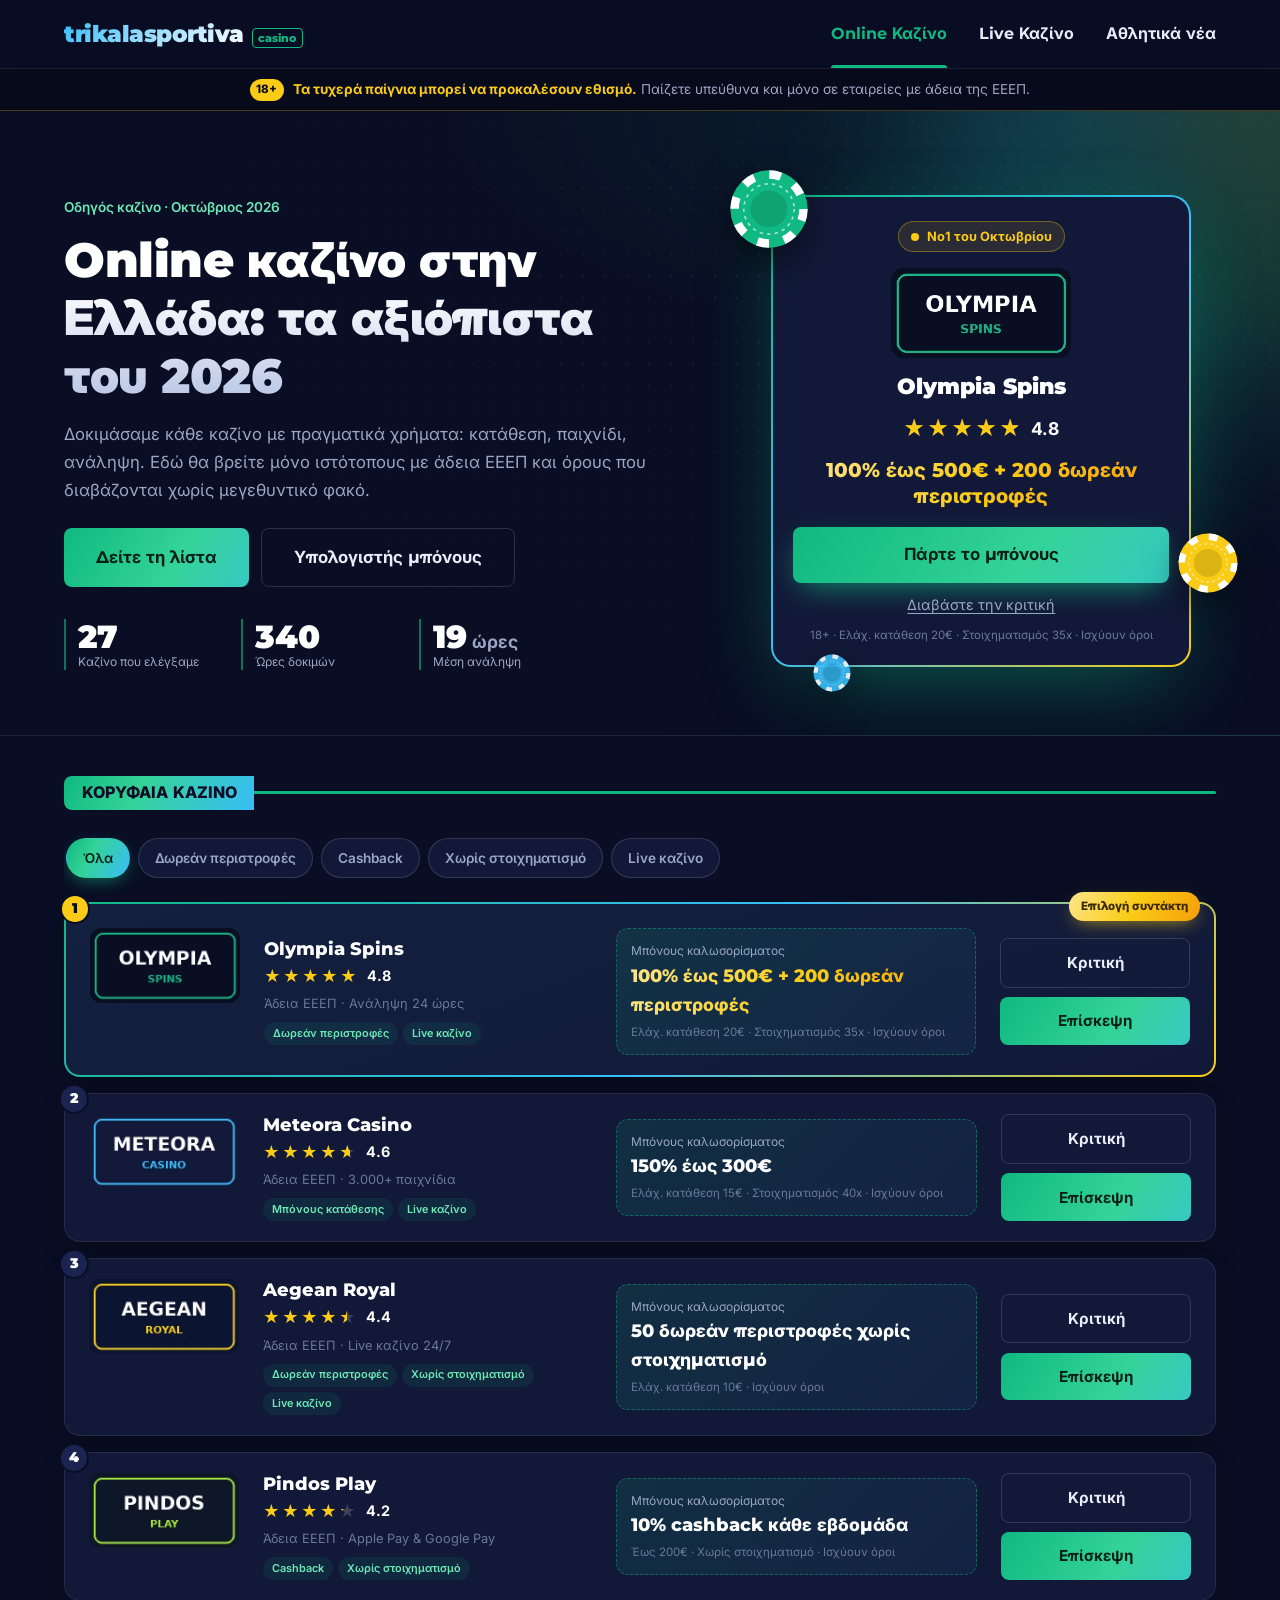
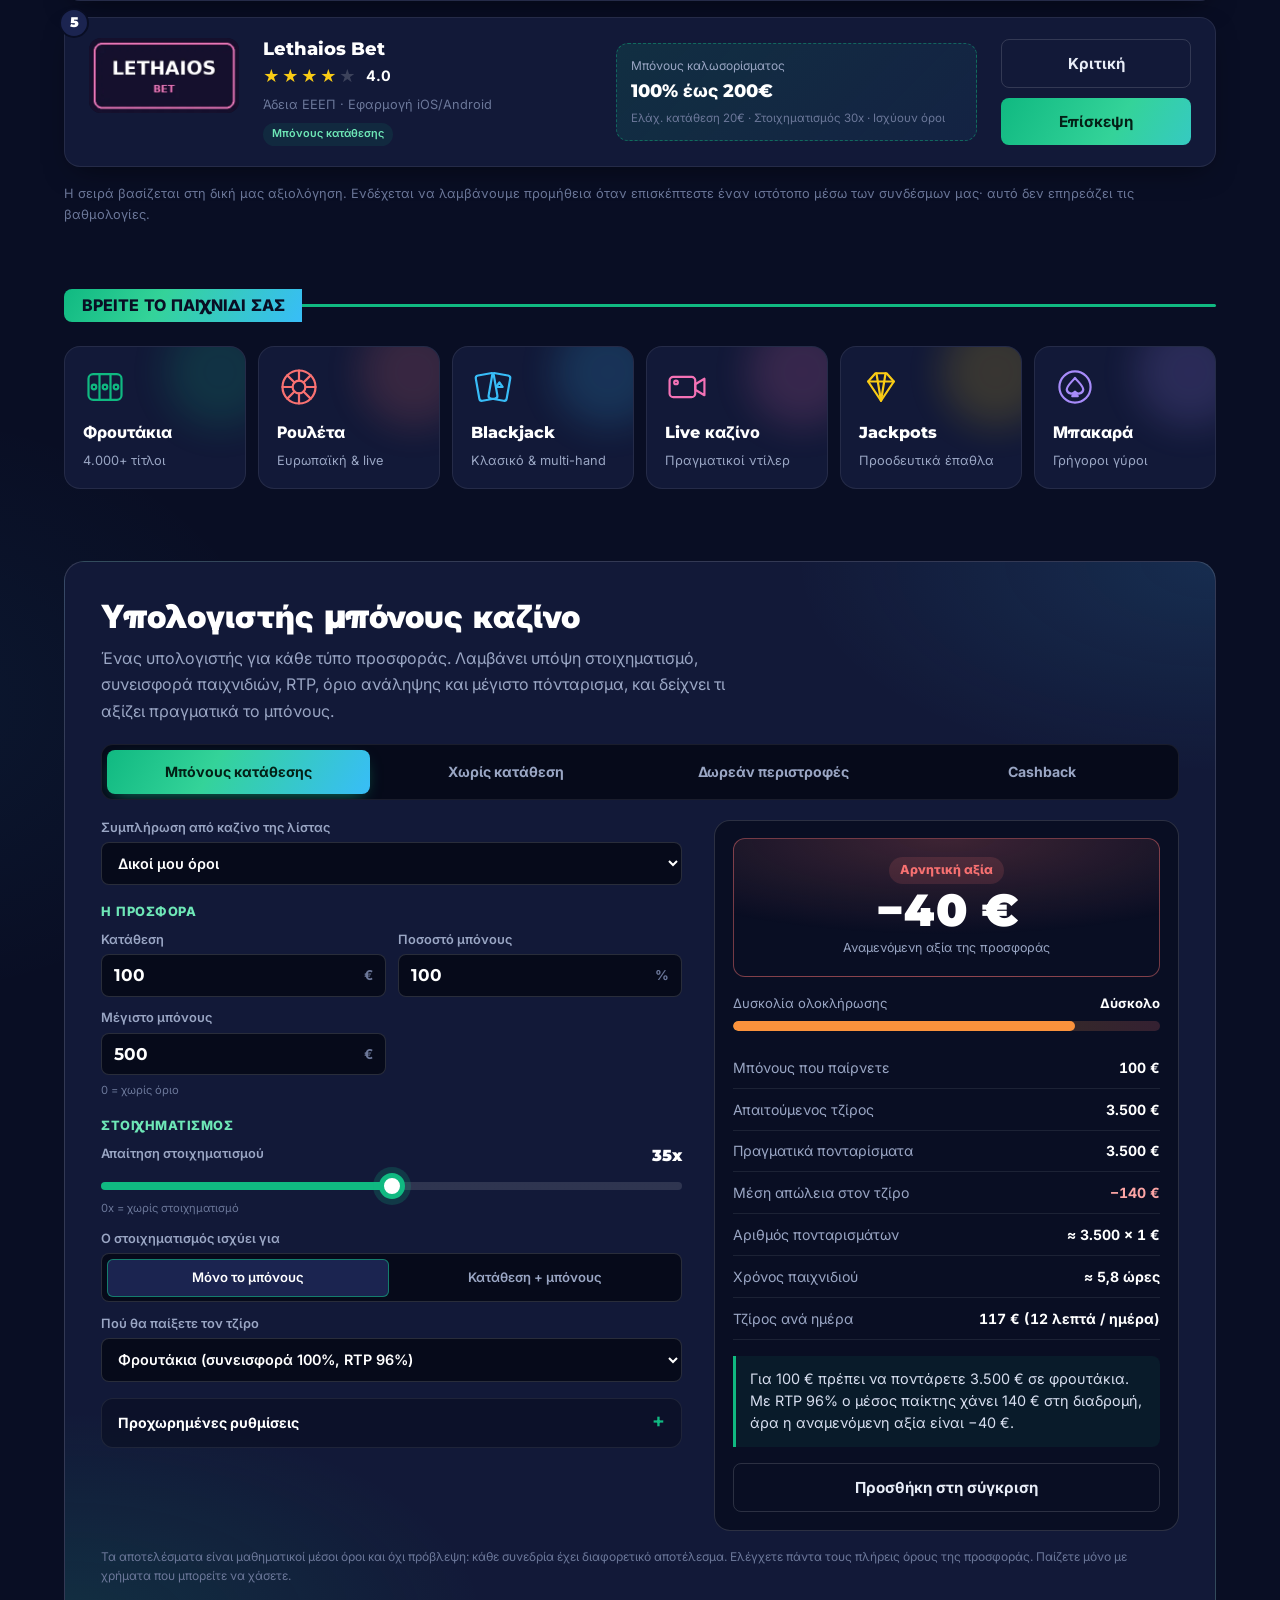
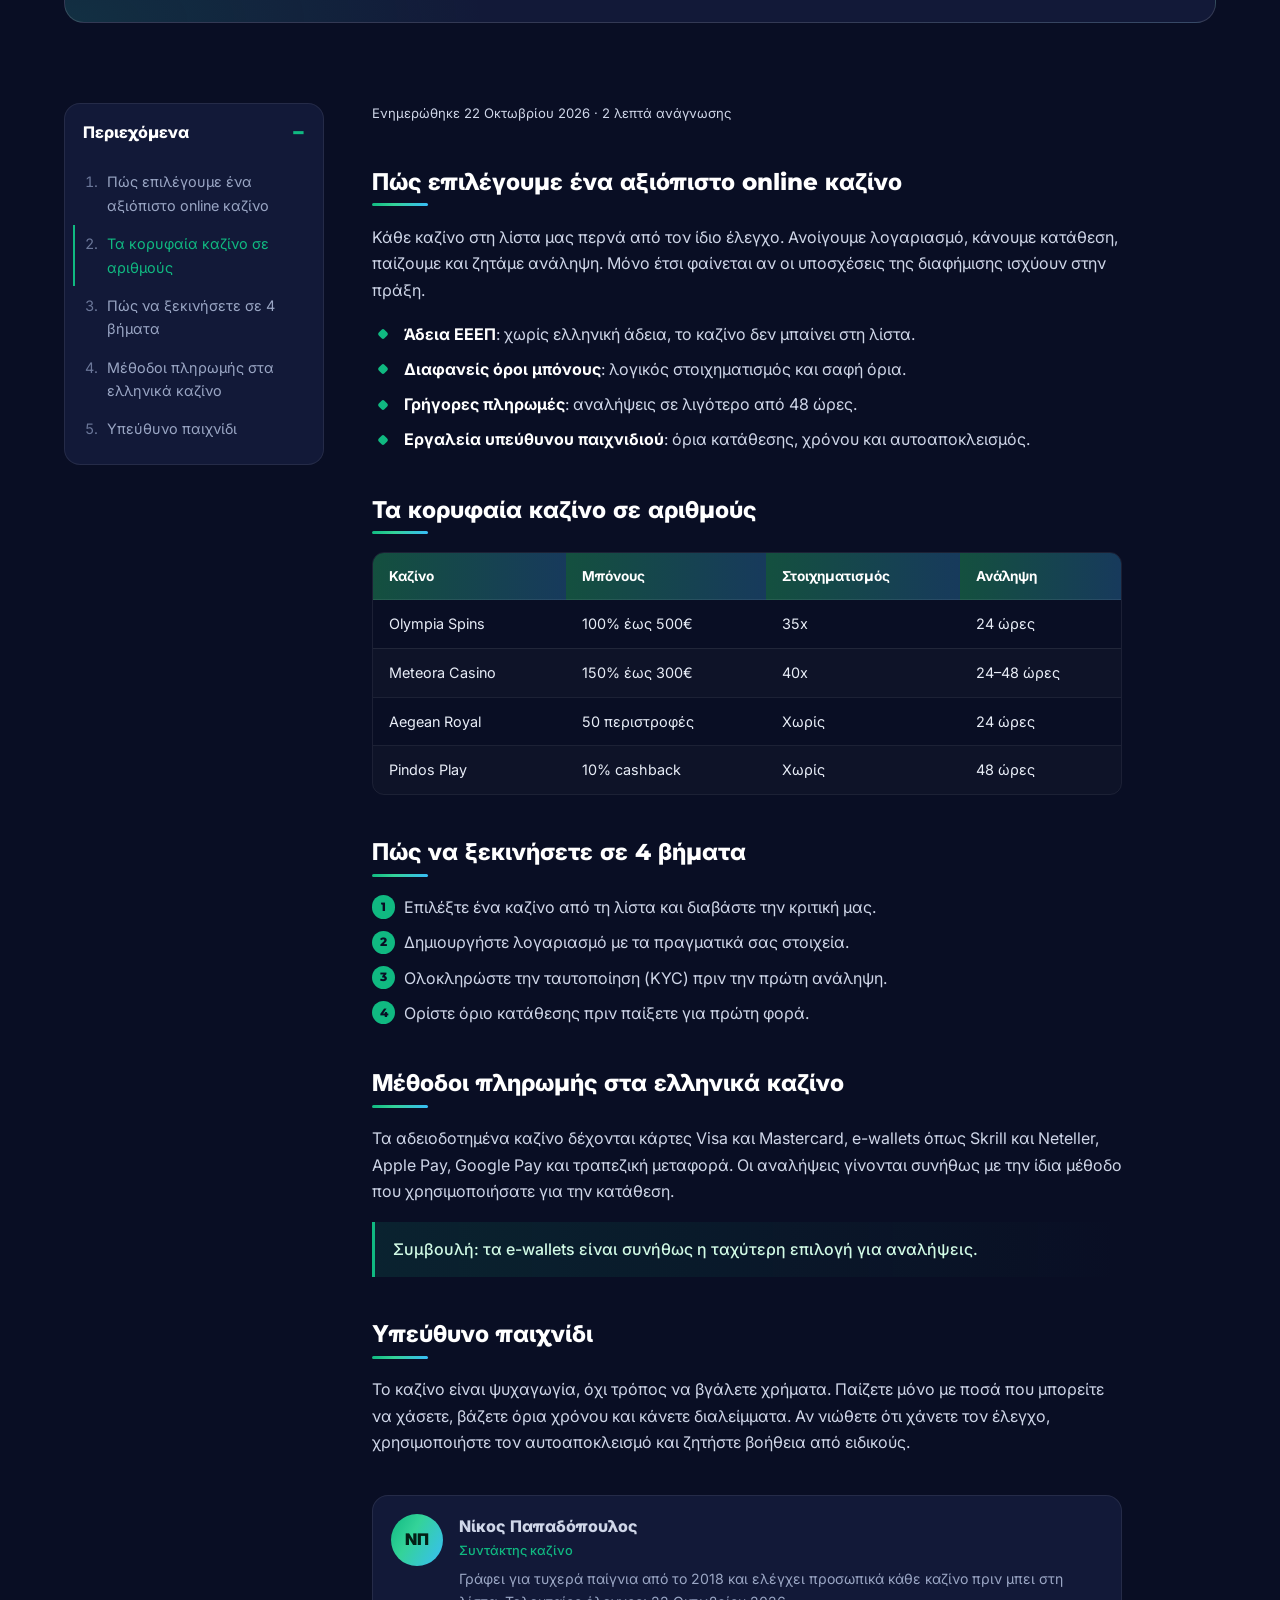
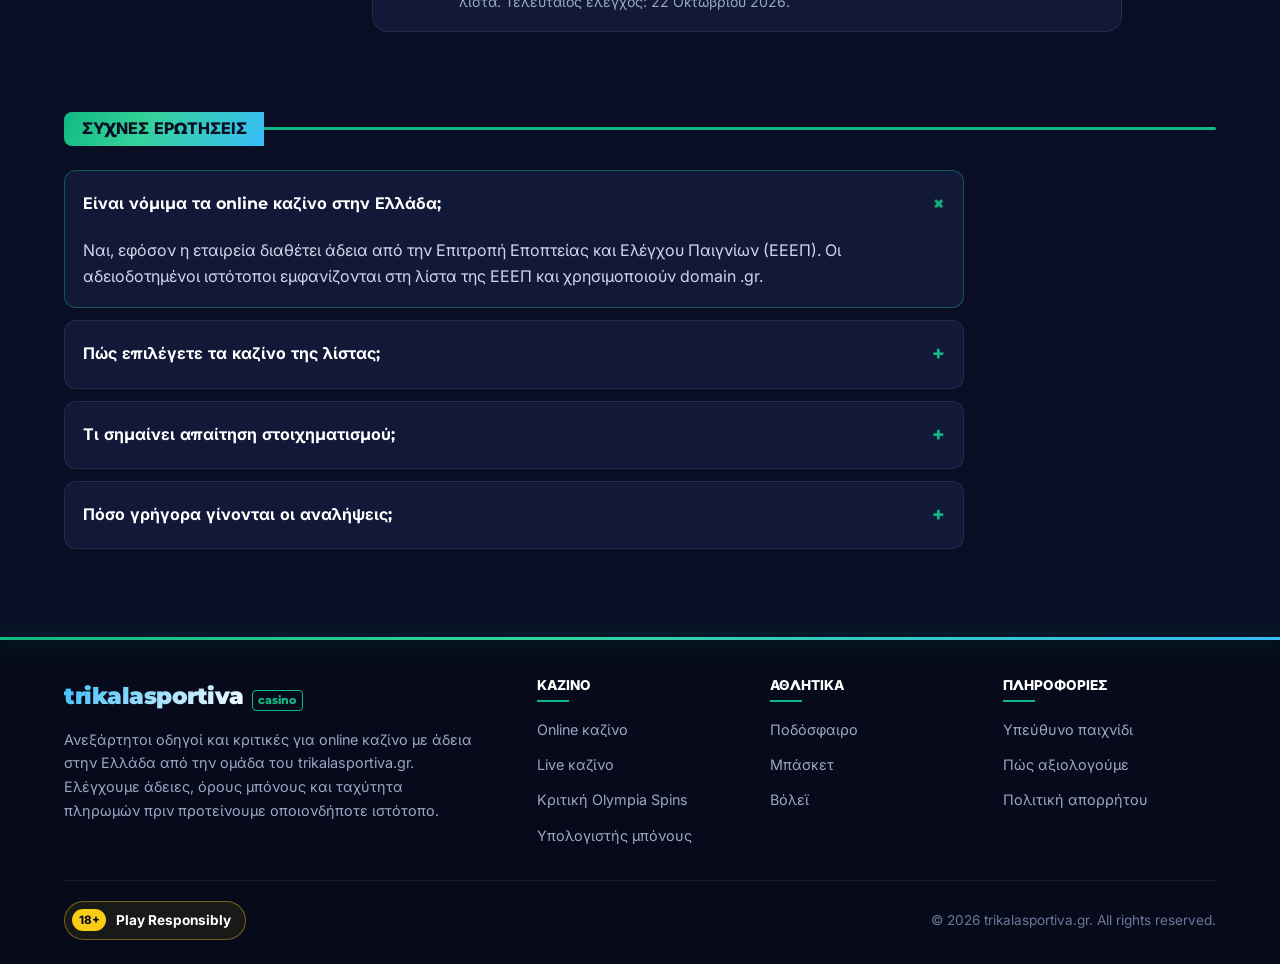
==== commit d12dd010: "Casino Update 0.2" ====
--- a/casino-section/casino/index.html
+++ b/casino-section/casino/index.html
@@ -123,7 +123,7 @@
           <p class="hero__lead">Δοκιμάσαμε κάθε καζίνο με πραγματικά χρήματα: κατάθεση, παιχνίδι, ανάληψη. Εδώ θα βρείτε μόνο ιστότοπους με άδεια ΕΕΕΠ και όρους που διαβάζονται χωρίς μεγεθυντικό φακό.</p>
           <div class="hero__actions">
             <a href="#top-casinos" class="btn btn--primary btn--lg">Δείτε τη λίστα</a>
-            <a href="#calc-title" class="btn btn--ghost btn--lg">Υπολογιστής μπόνους</a>
+            <a href="calculator.html" class="btn btn--ghost btn--lg">Υπολογιστής μπόνους</a>
           </div>
           <dl class="hero__stats">
             <div><dt>Καζίνο που ελέγξαμε</dt><dd data-count="27">27</dd></div>
@@ -265,35 +265,179 @@
 
     <section class="section" aria-labelledby="calc-title">
       <div class="container">
-        <div class="calc" data-calc>
-          <div class="calc__intro">
-            <h2 id="calc-title" class="calc__title">Πόσο «κοστίζει» πραγματικά ένα μπόνους;</h2>
-            <p>Βάλτε το ποσό του μπόνους και την απαίτηση στοιχηματισμού. Ο υπολογιστής δείχνει τι τζίρο χρειάζεστε και πόσα χάνει κατά μέσο όρο ένας παίκτης μέχρι να τον ολοκληρώσει.</p>
-          </div>
-          <div class="calc__form">
-            <label class="calc__field">
-              <span class="calc__label">Ποσό μπόνους</span>
-              <span class="calc__input"><input type="number" inputmode="decimal" min="0" max="5000" step="10" value="100" data-calc-bonus><b>€</b></span>
-            </label>
-            <label class="calc__field">
-              <span class="calc__label">Στοιχηματισμός <output data-calc-wager-out>35x</output></span>
-              <input type="range" min="0" max="60" step="1" value="35" data-calc-wager>
-            </label>
-            <label class="calc__field">
-              <span class="calc__label">Μέσο RTP παιχνιδιών</span>
-              <select data-calc-rtp>
-                <option value="0.94">94% (χαμηλό)</option>
-                <option value="0.96" selected>96% (τυπικά φρουτάκια)</option>
-                <option value="0.98">98% (blackjack)</option>
-              </select>
-            </label>
-          </div>
-          <div class="calc__result" aria-live="polite">
-            <div class="calc__stat"><span>Απαιτούμενος τζίρος</span><strong data-calc-turnover>—</strong></div>
-            <div class="calc__stat calc__stat--warn"><span>Μέση αναμενόμενη απώλεια</span><strong data-calc-loss>—</strong></div>
-            <div class="calc__stat" data-calc-value-box><span>Αναμενόμενη αξία μπόνους</span><strong data-calc-value>—</strong></div>
-          </div>
-          <p class="calc__note">Μαθηματικός μέσος όρος, όχι πρόβλεψη: κάθε συνεδρία έχει διαφορετικό αποτέλεσμα. Παίζετε μόνο με χρήματα που μπορείτε να χάσετε.</p>
+        <div class="bc" data-bcalc data-preset="">
+          <div class="bc-head">
+            <h2 id="calc-title" class="bc-title">Υπολογιστής μπόνους καζίνο</h2>
+            <p class="bc-intro">Ένας υπολογιστής για κάθε τύπο προσφοράς. Λαμβάνει υπόψη στοιχηματισμό, συνεισφορά παιχνιδιών, RTP, όριο ανάληψης και μέγιστο πόνταρισμα, και δείχνει τι αξίζει πραγματικά το μπόνους.</p>
+          </div>
+
+          <div class="bc-tabs" role="tablist" aria-label="Τύπος μπόνους"><button type="button" role="tab" class="bc-tab" id="bc-tab-deposit" data-type="deposit" aria-selected="true" aria-controls="bc-panel">Μπόνους κατάθεσης</button><button type="button" role="tab" class="bc-tab" id="bc-tab-nodep" data-type="nodep" aria-selected="false" aria-controls="bc-panel">Χωρίς κατάθεση</button><button type="button" role="tab" class="bc-tab" id="bc-tab-spins" data-type="spins" aria-selected="false" aria-controls="bc-panel">Δωρεάν περιστροφές</button><button type="button" role="tab" class="bc-tab" id="bc-tab-cashback" data-type="cashback" aria-selected="false" aria-controls="bc-panel">Cashback</button></div>
+
+          <div class="bc-body" id="bc-panel" role="tabpanel" aria-labelledby="bc-tab-deposit">
+            <form class="bc-form" novalidate onsubmit="return false">
+              <label class="bc-field bc-field--wide">
+                <span class="bc-label">Συμπλήρωση από καζίνο της λίστας</span>
+                <select name="preset" class="bc-select">
+                  <option value="">Δικοί μου όροι</option>
+                  <option value="olympia-spins">Olympia Spins: 100% έως 500€ + 200 δωρεάν περιστροφές</option><option value="meteora-casino">Meteora Casino: 150% έως 300€</option><option value="aegean-royal">Aegean Royal: 50 δωρεάν περιστροφές χωρίς στοιχηματισμό</option><option value="pindos-play">Pindos Play: 10% cashback κάθε εβδομάδα</option><option value="lethaios-bet">Lethaios Bet: 100% έως 200€</option>
+                </select>
+              </label>
+
+              <fieldset class="bc-group">
+                <legend>Η προσφορά</legend>
+              <label class="bc-field" data-show="deposit">
+                <span class="bc-label">Κατάθεση</span>
+                <span class="bc-input"><input type="number" inputmode="decimal" name="deposit" value="100" min="0" step="5"><b>€</b></span>
+              </label>
+
+              <label class="bc-field" data-show="deposit">
+                <span class="bc-label">Ποσοστό μπόνους</span>
+                <span class="bc-input"><input type="number" inputmode="decimal" name="match" value="100" min="0" max="1000" step="5"><b>%</b></span>
+              </label>
+
+              <label class="bc-field" data-show="deposit">
+                <span class="bc-label">Μέγιστο μπόνους</span>
+                <span class="bc-input"><input type="number" inputmode="decimal" name="bonusCap" value="500" min="0" step="10"><b>€</b></span><small class="bc-hint">0 = χωρίς όριο</small>
+              </label>
+
+              <label class="bc-field" data-show="nodep">
+                <span class="bc-label">Ποσό μπόνους</span>
+                <span class="bc-input"><input type="number" inputmode="decimal" name="bonus" value="10" min="0" step="1"><b>€</b></span>
+              </label>
+
+              <label class="bc-field" data-show="spins">
+                <span class="bc-label">Αριθμός περιστροφών</span>
+                <span class="bc-input"><input type="number" inputmode="decimal" name="spins" value="50" min="0" step="5"><b></b></span>
+              </label>
+
+              <label class="bc-field" data-show="spins">
+                <span class="bc-label">Αξία περιστροφής</span>
+                <span class="bc-input"><input type="number" inputmode="decimal" name="spinValue" value="0.2" min="0" step="0.05"><b>€</b></span>
+              </label>
+
+              <label class="bc-field" data-show="cashback">
+                <span class="bc-label">Καθαρές απώλειες περιόδου</span>
+                <span class="bc-input"><input type="number" inputmode="decimal" name="losses" value="300" min="0" step="10"><b>€</b></span><small class="bc-hint">Πόσα θα χάνατε έτσι κι αλλιώς</small>
+              </label>
+
+              <label class="bc-field" data-show="cashback">
+                <span class="bc-label">Ποσοστό cashback</span>
+                <span class="bc-input"><input type="number" inputmode="decimal" name="cbRate" value="10" min="0" max="100" step="1"><b>%</b></span>
+              </label>
+
+              <label class="bc-field" data-show="cashback">
+                <span class="bc-label">Μέγιστο cashback</span>
+                <span class="bc-input"><input type="number" inputmode="decimal" name="cbCap" value="200" min="0" step="10"><b>€</b></span><small class="bc-hint">0 = χωρίς όριο</small>
+              </label>
+
+              </fieldset>
+
+              <fieldset class="bc-group">
+                <legend>Στοιχηματισμός</legend>
+                <label class="bc-field bc-field--wide">
+                  <span class="bc-label">Απαίτηση στοιχηματισμού <output data-out="wager">35x</output></span>
+                  <input type="range" name="wager" min="0" max="70" step="1" value="35" class="bc-range">
+                  <small class="bc-hint">0x = χωρίς στοιχηματισμό</small>
+                </label>
+                <div class="bc-field bc-field--wide" data-show="deposit">
+                  <span class="bc-label" id="bc-base-label">Ο στοιχηματισμός ισχύει για</span>
+                  <div class="bc-seg" role="radiogroup" aria-labelledby="bc-base-label">
+                    <label><input type="radio" name="base" value="b" checked><span>Μόνο το μπόνους</span></label>
+                    <label><input type="radio" name="base" value="db"><span>Κατάθεση + μπόνους</span></label>
+                  </div>
+                </div>
+                <label class="bc-field bc-field--wide">
+                  <span class="bc-label">Πού θα παίξετε τον τζίρο</span>
+                  <select name="game" class="bc-select">
+                    <option value="slots" selected>Φρουτάκια (συνεισφορά 100%, RTP 96%)</option>
+                    <option value="table">Επιτραπέζια RNG (10%, RTP 99%)</option>
+                    <option value="live">Live καζίνο (10%, RTP 98,5%)</option>
+                    <option value="poker">Βίντεο πόκερ (20%, RTP 98%)</option>
+                  </select>
+                </label>
+              </fieldset>
+
+              <details class="bc-adv">
+                <summary>Προχωρημένες ρυθμίσεις</summary>
+                <div class="bc-adv__grid">
+              <label class="bc-field" data-show="all">
+                <span class="bc-label">Συνεισφορά παιχνιδιού</span>
+                <span class="bc-input"><input type="number" inputmode="decimal" name="contrib" value="100" min="0" max="100" step="5"><b>%</b></span>
+              </label>
+
+              <label class="bc-field" data-show="all">
+                <span class="bc-label">RTP παιχνιδιού</span>
+                <span class="bc-input"><input type="number" inputmode="decimal" name="rtp" value="96" min="80" max="99.9" step="0.1"><b>%</b></span>
+              </label>
+
+              <label class="bc-field" data-show="all">
+                <span class="bc-label">Μέσο πόνταρισμα</span>
+                <span class="bc-input"><input type="number" inputmode="decimal" name="bet" value="1" min="0.1" step="0.1"><b>€</b></span>
+              </label>
+
+              <label class="bc-field" data-show="deposit nodep spins">
+                <span class="bc-label">Μέγιστο επιτρεπτό πόνταρισμα</span>
+                <span class="bc-input"><input type="number" inputmode="decimal" name="maxBet" value="5" min="0" step="0.5"><b>€</b></span><small class="bc-hint">0 = χωρίς όριο</small>
+              </label>
+
+              <label class="bc-field" data-show="deposit nodep spins">
+                <span class="bc-label">Μέγιστο ποσό ανάληψης</span>
+                <span class="bc-input"><input type="number" inputmode="decimal" name="maxWin" value="0" min="0" step="10"><b>€</b></span><small class="bc-hint">0 = χωρίς όριο</small>
+              </label>
+
+              <label class="bc-field" data-show="deposit nodep spins cashback">
+                <span class="bc-label">Προθεσμία στοιχηματισμού</span>
+                <span class="bc-input"><input type="number" inputmode="decimal" name="days" value="30" min="0" step="1"><b>ημέρες</b></span><small class="bc-hint">0 = χωρίς προθεσμία</small>
+              </label>
+
+                </div>
+              </details>
+            </form>
+
+            <div class="bc-result" aria-live="polite">
+              <div class="bc-verdict" data-verdict>
+                <span class="bc-verdict__label" data-r="verdict">—</span>
+                <span class="bc-verdict__ev" data-r="ev">—</span>
+                <span class="bc-verdict__cap">Αναμενόμενη αξία της προσφοράς</span>
+              </div>
+
+              <div class="bc-meter">
+                <div class="bc-meter__top"><span>Δυσκολία ολοκλήρωσης</span><strong data-r="difficulty">—</strong></div>
+                <div class="bc-meter__track"><span class="bc-meter__fill" data-r="meter"></span></div>
+              </div>
+
+              <dl class="bc-rows">
+                <div><dt data-r="nominalLabel">Ονομαστική αξία μπόνους</dt><dd data-r="nominal">—</dd></div>
+                <div><dt>Απαιτούμενος τζίρος</dt><dd data-r="turnover">—</dd></div>
+                <div><dt>Πραγματικά πονταρίσματα</dt><dd data-r="real">—</dd></div>
+                <div><dt>Μέση απώλεια στον τζίρο</dt><dd data-r="loss" class="is-neg">—</dd></div>
+                <div><dt>Αριθμός πονταρισμάτων</dt><dd data-r="bets">—</dd></div>
+                <div><dt>Χρόνος παιχνιδιού</dt><dd data-r="time">—</dd></div>
+                <div data-row="perday"><dt>Τζίρος ανά ημέρα</dt><dd data-r="perday">—</dd></div>
+                <div data-row="net"><dt>Απώλεια μετά το cashback</dt><dd data-r="net">—</dd></div>
+              </dl>
+
+              <p class="bc-explain" data-r="explain"></p>
+              <ul class="bc-warn" data-r="warnings"></ul>
+
+              <button type="button" class="btn btn--ghost bc-add" data-add>Προσθήκη στη σύγκριση</button>
+            </div>
+          </div>
+
+          <div class="bc-compare" data-compare hidden>
+            <div class="bc-compare__head">
+              <h3>Σύγκριση προσφορών</h3>
+              <button type="button" class="link-btn" data-clear>Καθαρισμός</button>
+            </div>
+            <div class="table-wrap">
+              <table class="bc-table">
+                <thead><tr><th scope="col">Προσφορά</th><th scope="col">Μπόνους</th><th scope="col">Πραγματικός τζίρος</th><th scope="col">Δυσκολία</th><th scope="col">Αναμ. αξία</th><th scope="col"><span class="visually-hidden">Αφαίρεση</span></th></tr></thead>
+                <tbody data-compare-body></tbody>
+              </table>
+            </div>
+          </div>
+
+          <p class="bc-note">Τα αποτελέσματα είναι μαθηματικοί μέσοι όροι και όχι πρόβλεψη: κάθε συνεδρία έχει διαφορετικό αποτέλεσμα. Ελέγχετε πάντα τους πλήρεις όρους της προσφοράς. Παίζετε μόνο με χρήματα που μπορείτε να χάσετε.</p>
         </div>
       </div>
     </section>
@@ -395,6 +539,7 @@
               <li><a href="index.html">Online καζίνο</a></li>
               <li><a href="category.html">Live καζίνο</a></li>
               <li><a href="review.html">Κριτική Olympia Spins</a></li>
+              <li><a href="calculator.html">Υπολογιστής μπόνους</a></li>
             </ul>
           </nav>
           <nav class="footer-menu" aria-labelledby="fm-sport">
--- a/casino-section/casino/css/casino.css
+++ b/casino-section/casino/css/casino.css
@@ -578,44 +578,117 @@
 @media (min-width: 600px) { .game-tiles { grid-auto-columns: 30%; } }
 @media (min-width: 992px) { .game-tiles { grid-auto-flow: row; grid-template-columns: repeat(6, 1fr); overflow: visible; } }
 
-/* ---------- Calculator ---------- */
-.calc {
-  position: relative; overflow: hidden;
-  display: grid; grid-template-columns: minmax(0, 1fr); gap: 1.5rem;
-  padding: 1.5rem 1.25rem; border-radius: 20px;
+/* ---------- Universal bonus calculator ---------- */
+.bc {
+  position: relative; border-radius: 20px; padding: 1.25rem 1rem;
   background:
-    radial-gradient(500px 260px at 100% 0%, rgba(56, 189, 248, 0.14), transparent 70%),
-    radial-gradient(500px 260px at 0% 100%, rgba(16, 185, 129, 0.16), transparent 70%),
+    radial-gradient(600px 300px at 100% 0%, rgba(56, 189, 248, 0.12), transparent 70%),
+    radial-gradient(600px 300px at 0% 100%, rgba(16, 185, 129, 0.14), transparent 70%),
     var(--navy-800);
   border: 1px solid var(--line-strong);
 }
-.calc__title { font-size: clamp(1.35rem, 4vw, 1.9rem); font-weight: 900; margin-bottom: 0.6rem; }
-.calc__intro p { color: var(--text-muted); max-width: 60ch; }
-.calc__form { display: grid; gap: 1.1rem; }
-.calc__field { display: grid; gap: 0.45rem; }
-.calc__label { display: flex; justify-content: space-between; font-size: 0.85rem; font-weight: 600; color: var(--text-muted); }
-.calc__label output { font-family: var(--font-heading); font-weight: 900; color: #fff; font-size: 1rem; }
-.calc__input { display: flex; align-items: center; background: var(--navy-950); border: 1px solid var(--line-strong); border-radius: var(--radius-sm); padding: 0 0.9rem; }
-.calc__input:focus-within { border-color: var(--emerald); }
-.calc__input input { flex: 1; min-width: 0; background: none; border: 0; color: #fff; font: 700 1.15rem var(--font-heading); padding: 0.7rem 0; outline: none; }
-.calc__input b { color: var(--text-muted); }
-.calc select { width: 100%; background: var(--navy-950); color: #fff; border: 1px solid var(--line-strong); border-radius: var(--radius-sm); padding: 0.75rem 0.9rem; font: inherit; }
-.calc input[type="range"] { -webkit-appearance: none; appearance: none; width: 100%; height: 8px; border-radius: 8px; background: linear-gradient(90deg, var(--emerald) var(--fill, 50%), rgba(255, 255, 255, 0.12) var(--fill, 50%)); outline: none; }
-.calc input[type="range"]::-webkit-slider-thumb { -webkit-appearance: none; width: 24px; height: 24px; border-radius: 50%; background: #fff; border: 4px solid var(--emerald); box-shadow: 0 0 0 6px rgba(16, 185, 129, 0.2); cursor: pointer; }
-.calc input[type="range"]::-moz-range-thumb { width: 18px; height: 18px; border-radius: 50%; background: #fff; border: 4px solid var(--emerald); cursor: pointer; }
-.calc__result { display: grid; grid-template-columns: 1fr; gap: 0.75rem; }
-.calc__stat { padding: 0.9rem 1rem; border-radius: var(--radius-md); background: rgba(255, 255, 255, 0.04); border: 1px solid var(--line); display: flex; justify-content: space-between; align-items: baseline; gap: 1rem; }
-.calc__stat span { font-size: 0.85rem; color: var(--text-muted); }
-.calc__stat strong { font-family: var(--font-heading); font-weight: 900; font-size: 1.35rem; color: #fff; font-variant-numeric: tabular-nums; }
-.calc__stat--warn strong { color: #fca5a5; }
-.calc__stat.is-good strong { color: #6ee7b7; }
-.calc__stat.is-bad strong { color: #fca5a5; }
-.calc__note { font-size: 0.78rem; color: var(--text-dim); }
-@media (min-width: 900px) {
-  .calc { grid-template-columns: 1fr 1fr; padding: 2.25rem; column-gap: 2.5rem; }
-  .calc__intro { grid-column: 1 / -1; }
-  .calc__result { align-content: start; }
-  .calc__note { grid-column: 1 / -1; }
+.bc-title { font-size: clamp(1.4rem, 4.5vw, 2rem); font-weight: 900; }
+.bc-intro { color: var(--text-muted); margin-top: 0.5rem; max-width: 65ch; }
+
+.bc-tabs { display: grid; grid-template-columns: 1fr 1fr; gap: 0.3rem; margin: 1.25rem 0; padding: 0.3rem; overflow-x: auto; scrollbar-width: none; background: var(--navy-950); border: 1px solid var(--line); border-radius: var(--radius-md); }
+.bc-tabs::-webkit-scrollbar { display: none; }
+.bc-tab { padding: 0.65rem 0.5rem; border-radius: var(--radius-sm); font-weight: 700; font-size: 0.88rem; color: var(--text-muted); white-space: nowrap; transition: background-color 0.2s, color 0.2s; }
+.bc-tab:hover { color: #fff; }
+.bc-tab[aria-selected="true"] { background: var(--grad-brand); color: #032016; box-shadow: 0 6px 18px -8px rgba(16, 185, 129, 0.8); }
+
+.bc-body { display: grid; grid-template-columns: minmax(0, 1fr); gap: 1.25rem; }
+.bc-form { display: grid; gap: 1rem; align-content: start; }
+.bc-group { border: 0; display: grid; grid-template-columns: repeat(2, minmax(0, 1fr)); gap: 0.85rem 0.75rem; }
+.bc-group legend { grid-column: 1 / -1; font-family: var(--font-heading); font-weight: 800; font-size: 0.8rem; text-transform: uppercase; letter-spacing: 0.04em; color: #6ee7b7; margin-bottom: 0.6rem; }
+.bc-field { display: grid; gap: 0.35rem; align-content: start; min-width: 0; }
+.bc-field[hidden] { display: none; }
+.bc-field--wide { grid-column: 1 / -1; }
+.bc-label { display: flex; justify-content: space-between; gap: 0.5rem; font-size: 0.8rem; font-weight: 600; color: var(--text-muted); line-height: 1.3; }
+.bc-label output { font-family: var(--font-heading); font-weight: 900; font-size: 1rem; color: #fff; }
+.bc-hint { font-size: 0.7rem; color: var(--text-dim); }
+.bc-input { display: flex; align-items: center; background: var(--navy-950); border: 1px solid var(--line-strong); border-radius: var(--radius-sm); padding: 0 0.75rem; transition: border-color 0.2s; }
+.bc-input:focus-within { border-color: var(--emerald); box-shadow: 0 0 0 3px rgba(16, 185, 129, 0.18); }
+.bc-input input { flex: 1; min-width: 0; width: 100%; background: none; border: 0; outline: none; color: #fff; font: 700 1.05rem var(--font-heading); padding: 0.65rem 0; -moz-appearance: textfield; }
+.bc-input input::-webkit-outer-spin-button, .bc-input input::-webkit-inner-spin-button { -webkit-appearance: none; margin: 0; }
+.bc-input b { color: var(--text-dim); font-size: 0.85rem; padding-left: 0.4rem; }
+.bc-select { width: 100%; background: var(--navy-950); color: #fff; border: 1px solid var(--line-strong); border-radius: var(--radius-sm); padding: 0.7rem 0.75rem; font: 600 0.9rem var(--font-body); }
+.bc-select:focus { border-color: var(--emerald); outline: none; }
+.bc-range { -webkit-appearance: none; appearance: none; width: 100%; height: 8px; margin: 0.6rem 0 0.2rem; border-radius: 8px; background: linear-gradient(90deg, var(--emerald) var(--fill, 50%), rgba(255, 255, 255, 0.12) var(--fill, 50%)); outline: none; }
+.bc-range::-webkit-slider-thumb { -webkit-appearance: none; width: 26px; height: 26px; border-radius: 50%; background: #fff; border: 5px solid var(--emerald); box-shadow: 0 0 0 6px rgba(16, 185, 129, 0.2); cursor: pointer; }
+.bc-range::-moz-range-thumb { width: 18px; height: 18px; border-radius: 50%; background: #fff; border: 5px solid var(--emerald); cursor: pointer; }
+.bc-range:focus-visible::-webkit-slider-thumb { box-shadow: 0 0 0 6px rgba(16, 185, 129, 0.5); }
+
+.bc-seg { display: grid; grid-template-columns: 1fr 1fr; gap: 0.3rem; padding: 0.3rem; background: var(--navy-950); border: 1px solid var(--line-strong); border-radius: var(--radius-sm); }
+.bc-seg label { position: relative; }
+.bc-seg input { position: absolute; opacity: 0; inset: 0; cursor: pointer; }
+.bc-seg span { display: block; text-align: center; padding: 0.5rem; border-radius: 6px; font-size: 0.82rem; font-weight: 600; color: var(--text-muted); }
+.bc-seg input:checked + span { background: var(--navy-700); color: #fff; box-shadow: inset 0 0 0 1px rgba(16, 185, 129, 0.6); }
+.bc-seg input:focus-visible + span { outline: 2px solid var(--emerald); outline-offset: 2px; }
+
+.bc-adv { border: 1px solid var(--line); border-radius: var(--radius-md); background: rgba(6, 10, 26, 0.5); }
+.bc-adv summary { cursor: pointer; list-style: none; padding: 0.8rem 1rem; font-weight: 700; font-size: 0.88rem; color: #fff; display: flex; justify-content: space-between; }
+.bc-adv summary::-webkit-details-marker { display: none; }
+.bc-adv summary::after { content: '+'; color: var(--emerald); font-size: 1.2rem; line-height: 1; }
+.bc-adv[open] summary::after { content: '−'; }
+.bc-adv__grid { display: grid; grid-template-columns: repeat(2, minmax(0, 1fr)); gap: 0.85rem 0.75rem; padding: 0 1rem 1rem; }
+
+/* Result panel */
+.bc-result { display: grid; gap: 1rem; align-content: start; padding: 1.1rem; border-radius: var(--radius-lg); background: rgba(6, 10, 26, 0.65); border: 1px solid var(--line-strong); }
+.bc-verdict { --tone: var(--emerald); display: grid; gap: 0.15rem; text-align: center; padding: 1.1rem 0.75rem; border-radius: var(--radius-md); background: radial-gradient(120% 100% at 50% 0%, color-mix(in srgb, var(--tone) 22%, transparent), transparent 70%); border: 1px solid color-mix(in srgb, var(--tone) 45%, transparent); transition: border-color 0.3s; }
+.bc-verdict[data-tone="good"] { --tone: #10b981; }
+.bc-verdict[data-tone="ok"] { --tone: #38bdf8; }
+.bc-verdict[data-tone="mid"] { --tone: #facc15; }
+.bc-verdict[data-tone="bad"] { --tone: #f87171; }
+.bc-verdict__label { justify-self: center; font-size: 0.78rem; font-weight: 800; color: var(--tone); background: color-mix(in srgb, var(--tone) 14%, transparent); padding: 0.2rem 0.7rem; border-radius: var(--radius-full); }
+.bc-verdict__ev { font-family: var(--font-heading); font-weight: 900; font-size: clamp(2rem, 8vw, 2.8rem); color: #fff; line-height: 1.1; font-variant-numeric: tabular-nums; }
+.bc-verdict__cap { font-size: 0.78rem; color: var(--text-muted); }
+
+.bc-meter__top { display: flex; justify-content: space-between; font-size: 0.82rem; color: var(--text-muted); margin-bottom: 0.4rem; }
+.bc-meter__top strong { color: #fff; }
+.bc-meter__track { height: 10px; border-radius: 10px; background: linear-gradient(90deg, rgba(16,185,129,.18), rgba(250,204,21,.18), rgba(248,113,113,.18)); overflow: hidden; }
+.bc-meter__fill { display: block; height: 100%; width: 4%; border-radius: 10px; background: #10b981; transition: width 0.45s var(--ease), background-color 0.3s; }
+.bc-meter__fill[data-level="2"] { background: #facc15; }
+.bc-meter__fill[data-level="3"] { background: #fb923c; }
+.bc-meter__fill[data-level="4"] { background: #f87171; }
+
+.bc-rows { display: grid; gap: 0; margin: 0; }
+.bc-rows > div { display: flex; justify-content: space-between; gap: 1rem; padding: 0.55rem 0; border-bottom: 1px solid var(--line); font-size: 0.88rem; }
+.bc-rows > div:last-child { border-bottom: 0; }
+.bc-rows > div[hidden] { display: none; }
+.bc-rows dt { color: var(--text-muted); }
+.bc-rows dd { color: #fff; font-weight: 700; text-align: right; font-variant-numeric: tabular-nums; }
+.bc-rows dd.is-neg { color: #fca5a5; }
+.bc-explain { font-size: 0.9rem; color: #d7deef; line-height: 1.55; padding: 0.75rem 0.9rem; border-left: 3px solid var(--emerald); background: rgba(16, 185, 129, 0.07); border-radius: 0 var(--radius-sm) var(--radius-sm) 0; }
+.bc-warn { list-style: none; display: grid; gap: 0.45rem; }
+.bc-warn:empty { display: none; }
+.bc-warn li { position: relative; padding: 0.55rem 0.75rem 0.55rem 2.1rem; font-size: 0.82rem; color: #fde68a; background: rgba(250, 204, 21, 0.07); border: 1px solid rgba(250, 204, 21, 0.25); border-radius: var(--radius-sm); }
+.bc-warn li::before { content: '!'; position: absolute; left: 0.65rem; top: 0.55rem; width: 1rem; height: 1rem; display: grid; place-items: center; border-radius: 50%; background: #facc15; color: var(--navy-900); font-weight: 900; font-size: 0.7rem; }
+.bc-add { width: 100%; }
+
+/* Compare */
+.bc-compare { margin-top: 1.25rem; }
+.bc-compare[hidden] { display: none; }
+.bc-compare__head { display: flex; justify-content: space-between; align-items: center; margin-bottom: 0.75rem; }
+.bc-compare__head h3 { font-size: 1.05rem; }
+.bc-table { width: 100%; border-collapse: collapse; font-size: 0.86rem; min-width: 560px; }
+.bc-table th, .bc-table td { padding: 0.65rem 0.8rem; text-align: left; border-bottom: 1px solid var(--line); }
+.bc-table thead th { background: linear-gradient(90deg, #14503f, #173a5c); color: #fff; font-family: var(--font-heading); font-size: 0.8rem; }
+.bc-table td small { display: block; color: var(--text-dim); font-size: 0.72rem; }
+.bc-table td strong { color: #fff; }
+.bc-table td.ev { font-weight: 800; font-family: var(--font-heading); }
+.bc-table td.ev[data-tone="good"] { color: #6ee7b7; } .bc-table td.ev[data-tone="ok"] { color: #7dd3fc; }
+.bc-table td.ev[data-tone="mid"] { color: #fde68a; } .bc-table td.ev[data-tone="bad"] { color: #fca5a5; }
+.bc-table tr.is-best td { background: rgba(16, 185, 129, 0.08); }
+.bc-table tr.is-best td:first-child strong::after { content: ' ★'; color: var(--gold); }
+.bc-x { width: 28px; height: 28px; border-radius: 50%; color: var(--text-muted); font-size: 1.1rem; }
+.bc-x:hover { background: rgba(248, 113, 113, 0.15); color: #fca5a5; }
+.bc-note { margin-top: 1rem; font-size: 0.75rem; color: var(--text-dim); }
+
+@media (min-width: 600px) { .bc { padding: 1.75rem; } .bc-tabs { grid-template-columns: repeat(4, 1fr); } }
+@media (min-width: 992px) {
+  .bc { padding: 2.25rem; }
+  .bc-body { grid-template-columns: minmax(0, 1.25fr) minmax(0, 1fr); gap: 2rem; align-items: start; }
+  .bc-result { position: sticky; top: 88px; }
 }
 
 /* ---------- Prose v2 ---------- */
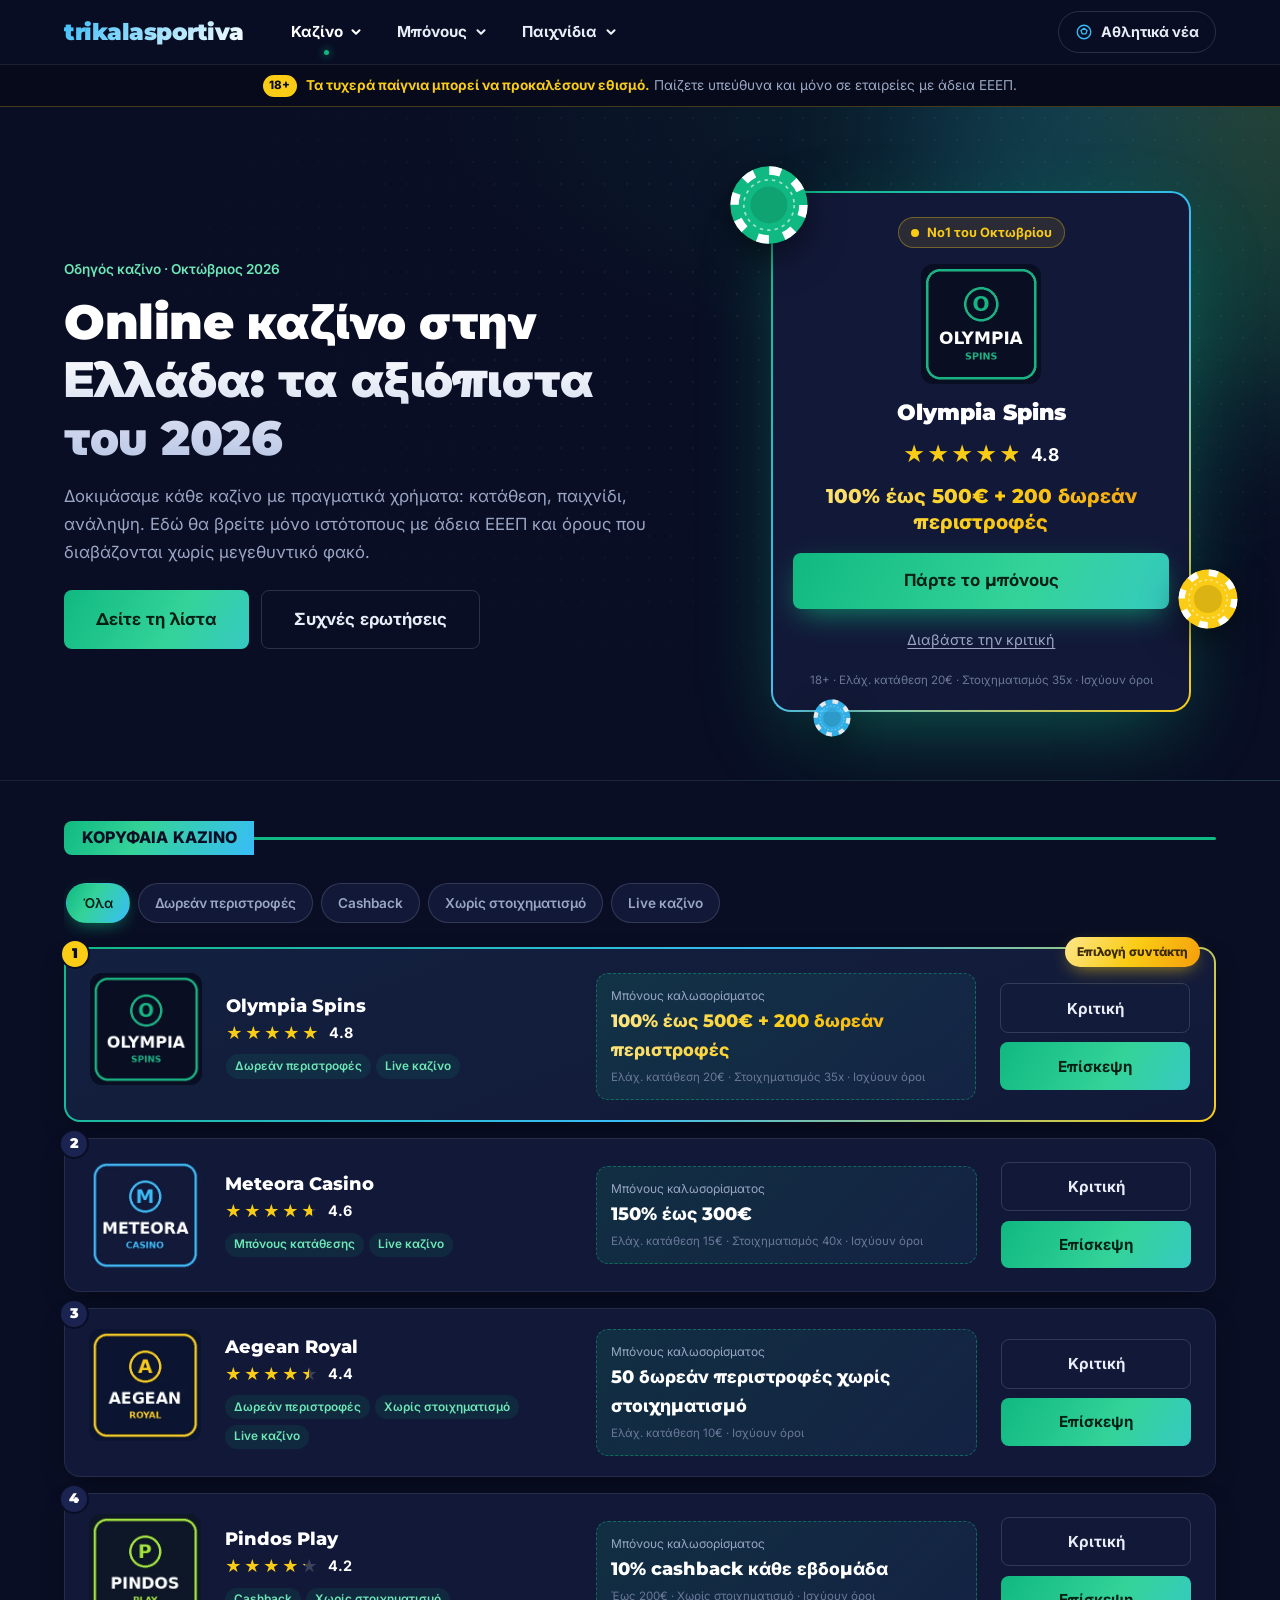
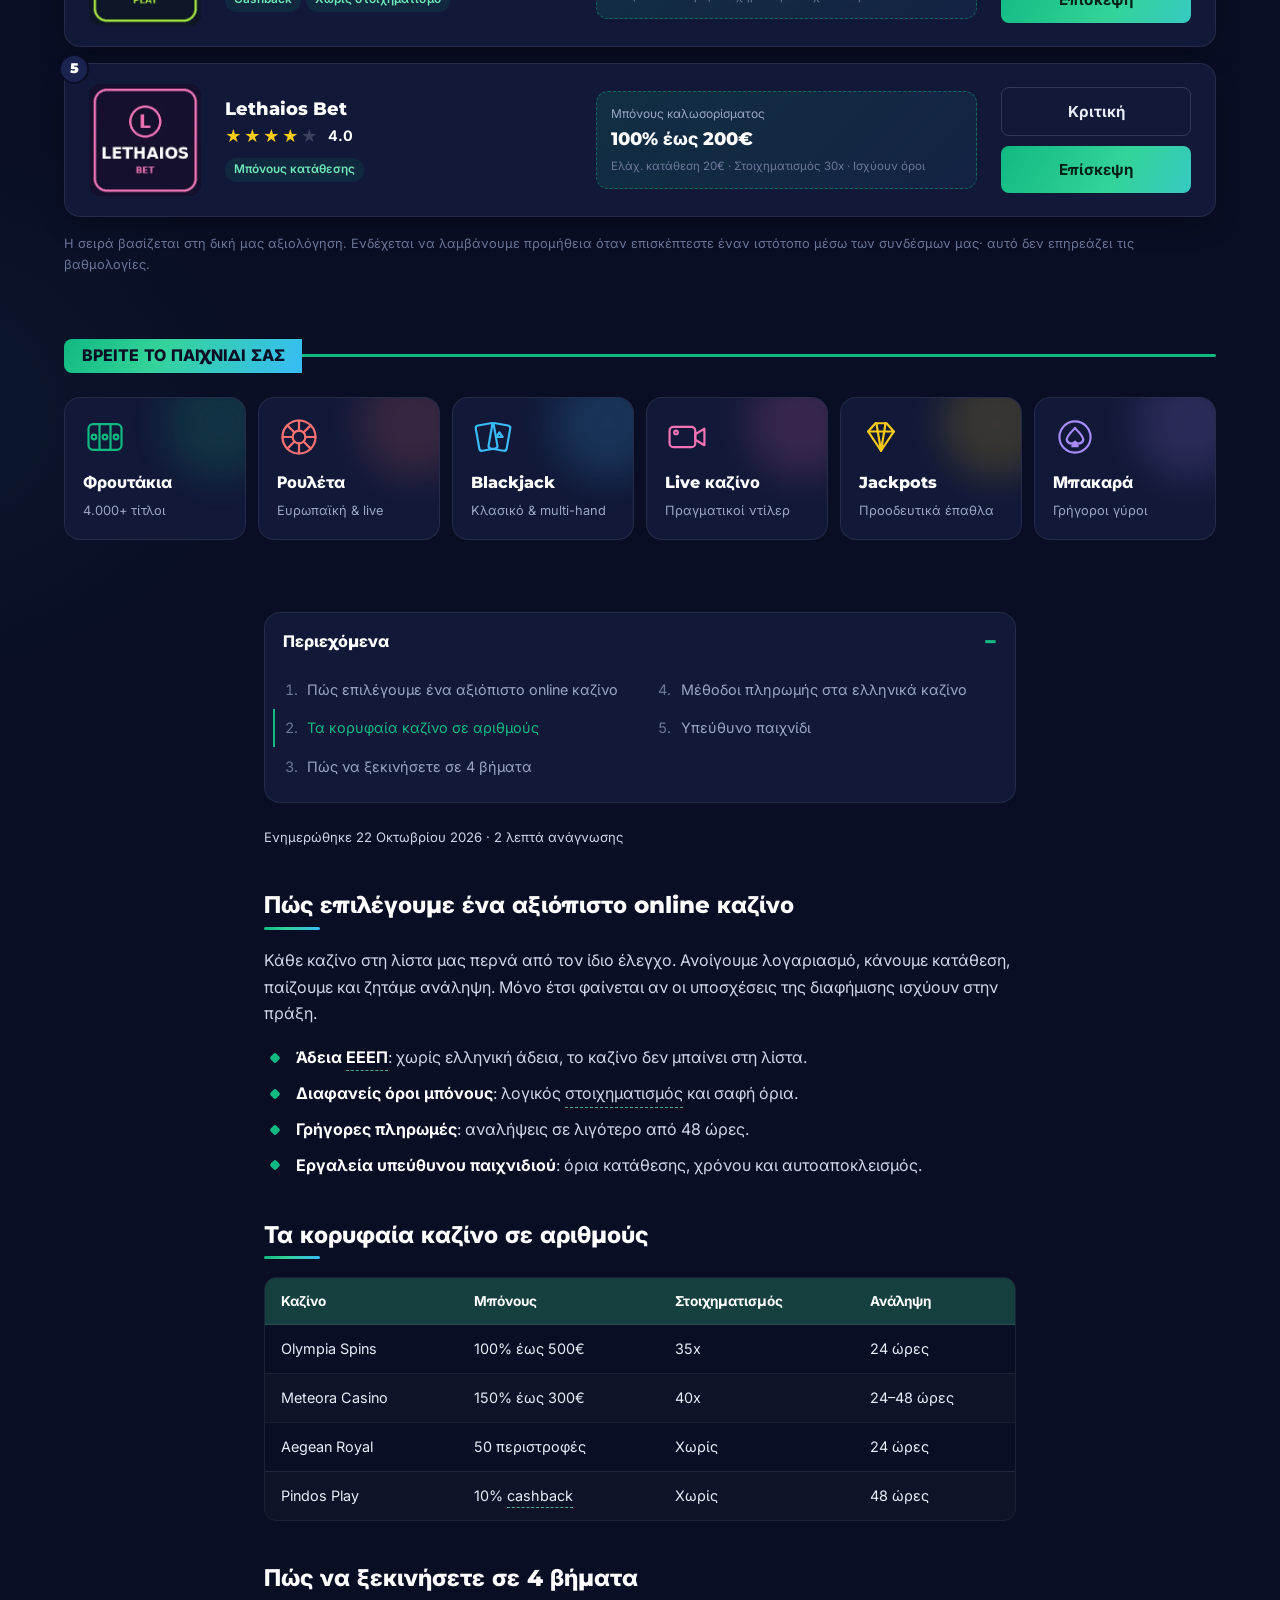
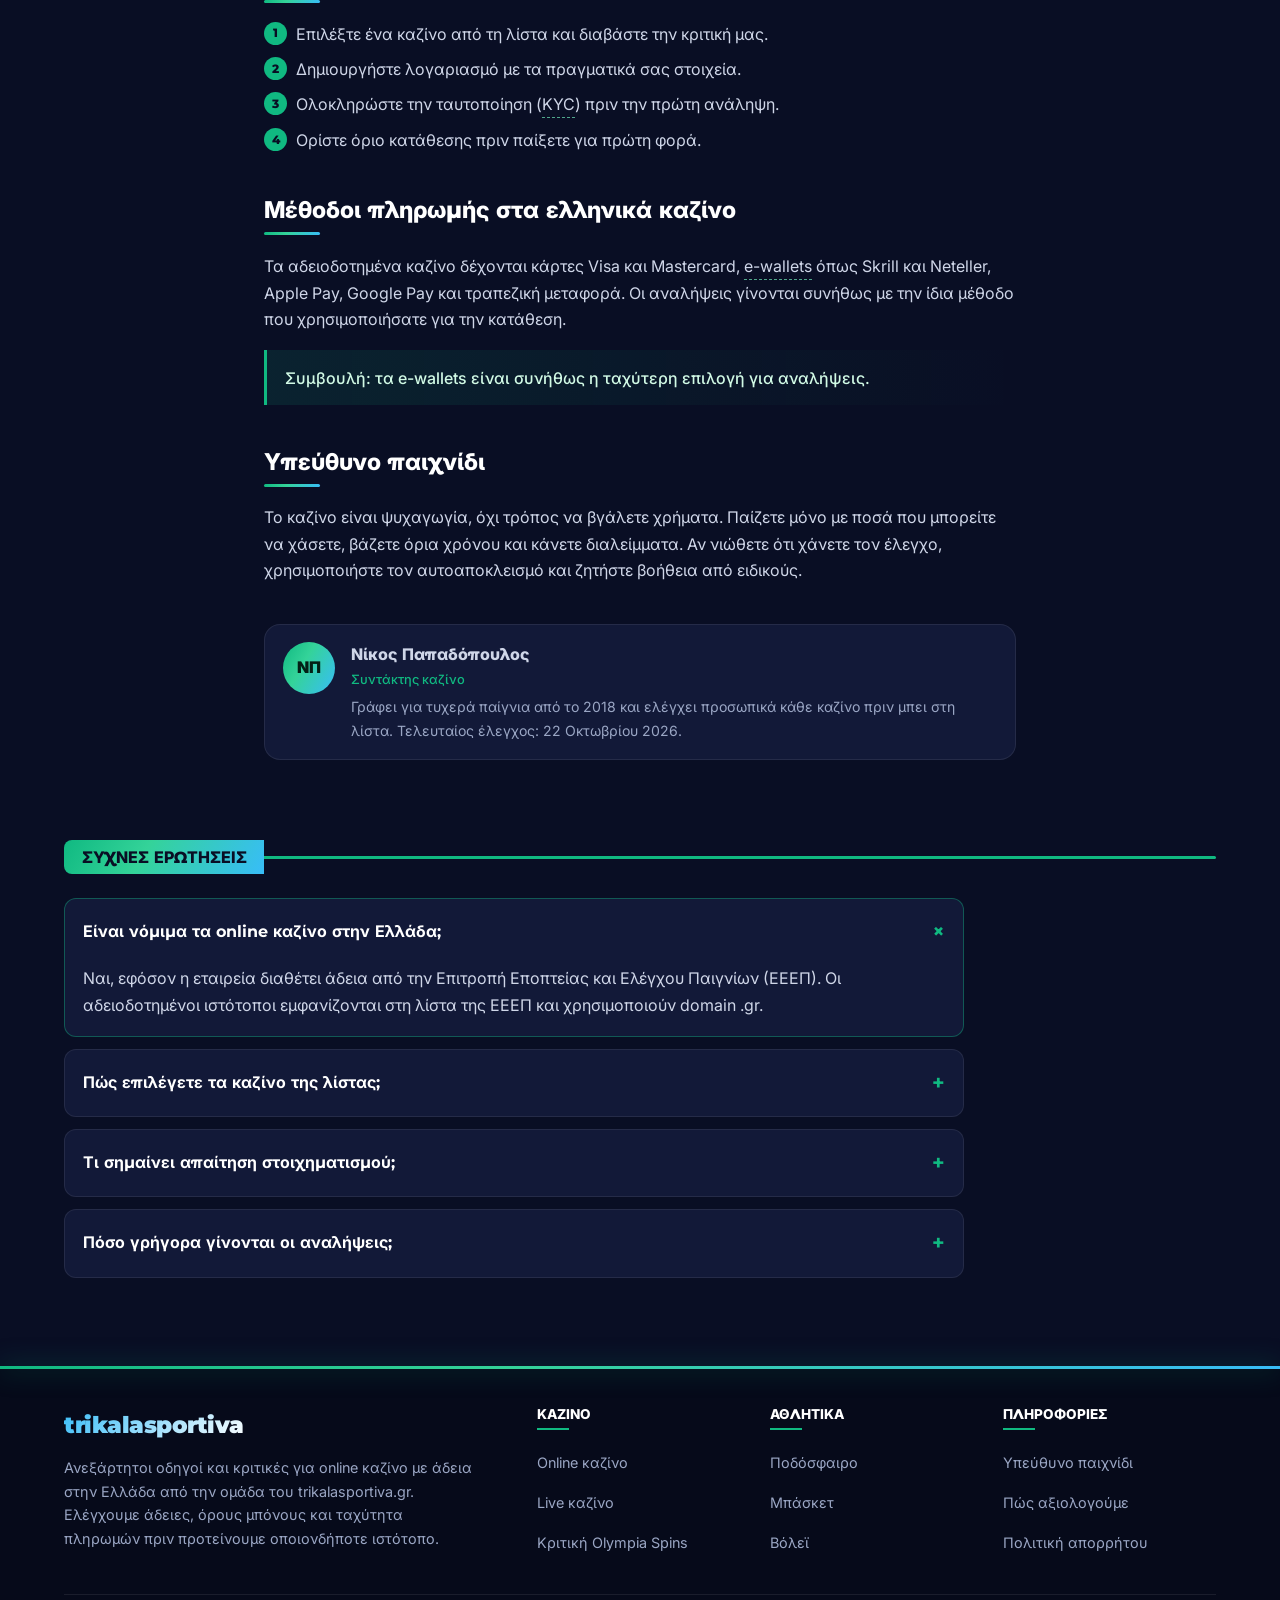
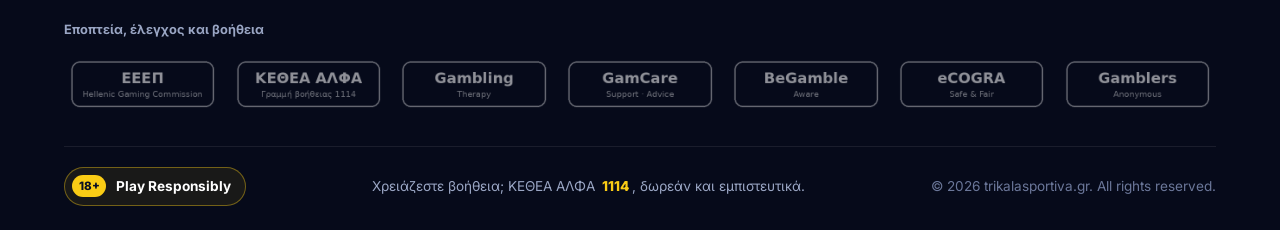
==== commit 5654adb1: "Add files via upload" ====
--- a/casino-section/casino/index.html
+++ b/casino-section/casino/index.html
@@ -2,7 +2,7 @@
 <html lang="el">
 <head>
   <meta charset="UTF-8">
-  <meta name="viewport" content="width=device-width, initial-scale=1">
+  <meta name="viewport" content="width=device-width, initial-scale=1, viewport-fit=cover">
   <title>Online Καζίνο Ελλάδα 2026: Αξιόπιστα καζίνο με άδεια ΕΕΕΠ | trikalasportiva.gr</title>
   <meta name="description" content="Τα καλύτερα online καζίνο με άδεια ΕΕΕΠ για το 2026. Συγκρίνετε μπόνους, χρόνους ανάληψης και βαθμολογίες από την ομάδα του trikalasportiva.gr.">
   <link rel="canonical" href="https://trikalasportiva.gr/casino/">
@@ -94,23 +94,46 @@
   <div class="read-progress" aria-hidden="true"><span class="read-progress__bar"></span></div>
   <header class="site-header">
     <div class="container site-header__inner">
-      <span class="logo"><span class="logo__text">trikalasportiva</span><span class="logo__tag">casino</span></span>
+      <span class="logo"><span class="logo__text">trikalasportiva</span></span>
       <button class="burger" type="button" aria-controls="main-nav" aria-expanded="false" aria-label="Άνοιγμα μενού">
         <span class="burger__bar"></span><span class="burger__bar"></span><span class="burger__bar"></span>
       </button>
       <nav class="main-nav" id="main-nav" aria-label="Κύριο μενού">
         <ul class="main-nav__list">
-          <li><a href="index.html" aria-current="page">Online Καζίνο</a></li>
-          <li><a href="category.html">Live Καζίνο</a></li>
-          <li><a href="../index.html">Αθλητικά νέα</a></li>
+          <li class="nav-item is-current">
+            <button class="nav-trigger" type="button" aria-expanded="false" aria-controls="mega-casino">Καζίνο<svg class="nav-trigger__chev" viewBox="0 0 12 12" aria-hidden="true"><path d="M3 4.5l3 3 3-3"/></svg></button>
+            <div class="mega" id="mega-casino">
+              <div class="mega__inner">
+                <ul class="mega__links"><li><a class="mega-link mega-link--trophy" href="index.html" aria-current="page"><span class="mega-link__icon"><svg viewBox="0 0 24 24" aria-hidden="true"><path d="M8 4h8v5a4 4 0 0 1-8 0z"/><path d="M8 6H5a3 3 0 0 0 3 4M16 6h3a3 3 0 0 1-3 4M12 13v4M8 20h8"/></svg></span><span class="mega-link__text"><strong>Κορυφαία καζίνο</strong><small>Η λίστα μας για το 2026</small></span></a></li><li><a class="mega-link mega-link--spark" href="category.html?c=new"><span class="mega-link__icon"><svg viewBox="0 0 24 24" aria-hidden="true"><path d="M12 3v4M12 17v4M3 12h4M17 12h4M6 6l2.5 2.5M15.5 15.5L18 18M18 6l-2.5 2.5M8.5 15.5L6 18"/></svg></span><span class="mega-link__text"><strong>Νέα καζίνο<em class="mega-link__badge">Νέο</em></strong><small>Άνοιξαν τους τελευταίους μήνες</small></span></a></li><li><a class="mega-link mega-link--bolt" href="category.html?c=fast-payout"><span class="mega-link__icon"><svg viewBox="0 0 24 24" aria-hidden="true"><path d="M13 3L5 14h6l-1 7 8-11h-6z"/></svg></span><span class="mega-link__text"><strong>Γρήγορες αναλήψεις</strong><small>Πληρωμή σε έως 24 ώρες</small></span></a></li><li><a class="mega-link mega-link--phone" href="category.html?c=mobile"><span class="mega-link__icon"><svg viewBox="0 0 24 24" aria-hidden="true"><rect x="7" y="3" width="10" height="18" rx="2"/><path d="M11 18h2"/></svg></span><span class="mega-link__text"><strong>Καζίνο για κινητό</strong><small>Οι καλύτερες εφαρμογές</small></span></a></li><li><a class="mega-link mega-link--star" href="review.html"><span class="mega-link__icon"><svg viewBox="0 0 24 24" aria-hidden="true"><path d="M12 3l2.7 5.6 6.1.9-4.4 4.3 1 6.1L12 17l-5.4 2.9 1-6.1L3.2 9.5l6.1-.9z"/></svg></span><span class="mega-link__text"><strong>Κριτικές</strong><small>Αναλυτικές δοκιμές με πραγματικά χρήματα</small></span></a></li></ul>
+              </div>
+            </div>
+          </li>
+          <li class="nav-item">
+            <button class="nav-trigger" type="button" aria-expanded="false" aria-controls="mega-bonus">Μπόνους<svg class="nav-trigger__chev" viewBox="0 0 12 12" aria-hidden="true"><path d="M3 4.5l3 3 3-3"/></svg></button>
+            <div class="mega" id="mega-bonus">
+              <div class="mega__inner">
+                <ul class="mega__links"><li><a class="mega-link mega-link--gift" href="category.html?c=welcome"><span class="mega-link__icon"><svg viewBox="0 0 24 24" aria-hidden="true"><rect x="4" y="9" width="16" height="11" rx="1.5"/><path d="M3 9h18M12 9v11M12 9c-2-4-6-4-6-1.5S10 9 12 9c2 0 6 1 6-1.5S14 5 12 9"/></svg></span><span class="mega-link__text"><strong>Μπόνους καλωσορίσματος</strong><small>Τα καλύτερα για νέους παίκτες</small></span></a></li><li><a class="mega-link mega-link--coin" href="category.html?c=no-deposit"><span class="mega-link__icon"><svg viewBox="0 0 24 24" aria-hidden="true"><circle cx="12" cy="12" r="8"/><path d="M12 8v8M9.5 10.5c0-1.4 5-1.4 5 0s-5 1.6-5 3 5 1.4 5 0"/></svg></span><span class="mega-link__text"><strong>Χωρίς κατάθεση</strong><small>Παίξτε χωρίς να καταθέσετε</small></span></a></li><li><a class="mega-link mega-link--spin" href="category.html?c=free-spins"><span class="mega-link__icon"><svg viewBox="0 0 24 24" aria-hidden="true"><circle cx="12" cy="12" r="8"/><path d="M12 4a8 8 0 0 1 8 8h-4"/><circle cx="12" cy="12" r="2"/></svg></span><span class="mega-link__text"><strong>Δωρεάν περιστροφές</strong><small>Free spins με δίκαιους όρους</small></span></a></li><li><a class="mega-link mega-link--back" href="category.html?c=cashback"><span class="mega-link__icon"><svg viewBox="0 0 24 24" aria-hidden="true"><path d="M4 12a8 8 0 1 0 2.3-5.7L4 8.6"/><path d="M4 4v4.6h4.6"/></svg></span><span class="mega-link__text"><strong>Cashback</strong><small>Επιστροφή μέρους των απωλειών</small></span></a></li></ul>
+              </div>
+            </div>
+          </li>
+          <li class="nav-item">
+            <button class="nav-trigger" type="button" aria-expanded="false" aria-controls="mega-games">Παιχνίδια<svg class="nav-trigger__chev" viewBox="0 0 12 12" aria-hidden="true"><path d="M3 4.5l3 3 3-3"/></svg></button>
+            <div class="mega" id="mega-games">
+              <div class="mega__inner">
+                <ul class="mega__links mega__links--2col"><li><a class="mega-link mega-link--slots" href="category.html?c=slots"><span class="mega-link__icon"><svg viewBox="0 0 48 48"><rect x="6" y="10" width="36" height="28" rx="5"/><path d="M18 10v28M30 10v28"/><circle cx="12" cy="24" r="2.5"/><circle cx="24" cy="24" r="2.5"/><circle cx="36" cy="24" r="2.5"/></svg></span><span class="mega-link__text"><strong>Φρουτάκια</strong><small>4.000+ τίτλοι</small></span></a></li><li><a class="mega-link mega-link--roulette" href="category.html?c=roulette"><span class="mega-link__icon"><svg viewBox="0 0 48 48"><circle cx="24" cy="24" r="18"/><circle cx="24" cy="24" r="7"/><path d="M24 6v11M24 31v11M6 24h11M31 24h11M11.3 11.3l7.8 7.8M28.9 28.9l7.8 7.8M36.7 11.3l-7.8 7.8M19.1 28.9l-7.8 7.8"/></svg></span><span class="mega-link__text"><strong>Ρουλέτα</strong><small>Ευρωπαϊκή και live</small></span></a></li><li><a class="mega-link mega-link--blackjack" href="category.html?c=blackjack"><span class="mega-link__icon"><svg viewBox="0 0 48 48"><rect x="7" y="10" width="20" height="28" rx="3" transform="rotate(-10 17 24)"/><rect x="21" y="10" width="20" height="28" rx="3" transform="rotate(10 31 24)"/><path d="M31 19l-3.5 5h7z"/></svg></span><span class="mega-link__text"><strong>Blackjack</strong><small>Κλασικό και multi-hand</small></span></a></li><li><a class="mega-link mega-link--live" href="category.html"><span class="mega-link__icon"><svg viewBox="0 0 48 48"><rect x="5" y="13" width="28" height="22" rx="4"/><path d="M33 21l10-6v18l-10-6z"/><circle cx="12" cy="19" r="2"/></svg></span><span class="mega-link__text"><strong>Live καζίνο</strong><small>Πραγματικοί ντίλερ</small></span></a></li><li><a class="mega-link mega-link--jackpot" href="category.html?c=jackpots"><span class="mega-link__icon"><svg viewBox="0 0 48 48"><path d="M10 18l8-9h12l8 9-14 21z"/><path d="M10 18h28M19 9l5 30M29 9l-5 30"/></svg></span><span class="mega-link__text"><strong>Jackpots</strong><small>Προοδευτικά έπαθλα</small></span></a></li><li><a class="mega-link mega-link--baccarat" href="category.html?c=baccarat"><span class="mega-link__icon"><svg viewBox="0 0 48 48"><circle cx="24" cy="24" r="17"/><path d="M24 14c-5 6-9 9-9 13a5 5 0 0 0 9 2 5 5 0 0 0 9-2c0-4-4-7-9-13z"/><path d="M21 34h6l-3-4z"/></svg></span><span class="mega-link__text"><strong>Μπακαρά</strong><small>Γρήγοροι γύροι</small></span></a></li></ul>
+              </div>
+            </div>
+          </li>
         </ul>
+        <a class="nav-sports" href="../index.html"><svg viewBox="0 0 24 24" aria-hidden="true"><circle cx="12" cy="12" r="9"/><path d="M12 7l4 3-1.5 4.5h-5L8 10z"/></svg>Αθλητικά νέα</a>
       </nav>
     </div>
+    <div class="nav-backdrop" aria-hidden="true"></div>
   </header>
 
   <div class="gamble-warning" role="note">
     <div class="container">
-      <p><span class="age-chip">18+</span><span><strong>Τα τυχερά παίγνια μπορεί να προκαλέσουν εθισμό.</strong> Παίζετε υπεύθυνα και μόνο σε εταιρείες με άδεια της ΕΕΕΠ.</span></p>
+      <p><span class="age-chip">18+</span><span><strong>Τα τυχερά παίγνια μπορεί να προκαλέσουν εθισμό.</strong> Παίζετε υπεύθυνα και μόνο σε εταιρείες με άδεια ΕΕΕΠ.</span></p>
     </div>
   </div>
 
@@ -123,19 +146,14 @@
           <p class="hero__lead">Δοκιμάσαμε κάθε καζίνο με πραγματικά χρήματα: κατάθεση, παιχνίδι, ανάληψη. Εδώ θα βρείτε μόνο ιστότοπους με άδεια ΕΕΕΠ και όρους που διαβάζονται χωρίς μεγεθυντικό φακό.</p>
           <div class="hero__actions">
             <a href="#top-casinos" class="btn btn--primary btn--lg">Δείτε τη λίστα</a>
-            <a href="calculator.html" class="btn btn--ghost btn--lg">Υπολογιστής μπόνους</a>
-          </div>
-          <dl class="hero__stats">
-            <div><dt>Καζίνο που ελέγξαμε</dt><dd data-count="27">27</dd></div>
-            <div><dt>Ώρες δοκιμών</dt><dd data-count="340">340</dd></div>
-            <div><dt>Μέση ανάληψη</dt><dd><span data-count="19">19</span><small> ώρες</small></dd></div>
-          </dl>
+            <a href="#faq-title" class="btn btn--ghost btn--lg">Συχνές ερωτήσεις</a>
+          </div>
         </div>
         <aside class="spotlight" aria-label="Κορυφαία επιλογή του μήνα">
           <div class="hero-chips" aria-hidden="true"><span class="hero-chip hero-chip--a"><svg viewBox="0 0 100 100" aria-hidden="true"><circle cx="50" cy="50" r="46" fill="#10b981"/><circle cx="50" cy="50" r="41" fill="none" stroke="#fff" stroke-width="10" stroke-dasharray="14 18.2"/><circle cx="50" cy="50" r="30" fill="none" stroke="rgba(255,255,255,.6)" stroke-width="2" stroke-dasharray="4 5"/><circle cx="50" cy="50" r="22" fill="#10b981"/><circle cx="50" cy="50" r="22" fill="rgba(0,0,0,.12)"/></svg></span><span class="hero-chip hero-chip--b"><svg viewBox="0 0 100 100" aria-hidden="true"><circle cx="50" cy="50" r="46" fill="#facc15"/><circle cx="50" cy="50" r="41" fill="none" stroke="#fff" stroke-width="10" stroke-dasharray="14 18.2"/><circle cx="50" cy="50" r="30" fill="none" stroke="rgba(255,255,255,.6)" stroke-width="2" stroke-dasharray="4 5"/><circle cx="50" cy="50" r="22" fill="#facc15"/><circle cx="50" cy="50" r="22" fill="rgba(0,0,0,.12)"/></svg></span><span class="hero-chip hero-chip--c"><svg viewBox="0 0 100 100" aria-hidden="true"><circle cx="50" cy="50" r="46" fill="#38bdf8"/><circle cx="50" cy="50" r="41" fill="none" stroke="#fff" stroke-width="10" stroke-dasharray="14 18.2"/><circle cx="50" cy="50" r="30" fill="none" stroke="rgba(255,255,255,.6)" stroke-width="2" stroke-dasharray="4 5"/><circle cx="50" cy="50" r="22" fill="#38bdf8"/><circle cx="50" cy="50" r="22" fill="rgba(0,0,0,.12)"/></svg></span></div>
           <div class="spotlight__card">
             <p class="spotlight__eyebrow"><span class="pulse-dot" aria-hidden="true"></span>Νο1 του Οκτωβρίου</p>
-            <div class="spotlight__logo"><picture><source srcset="img/olympia-spins.webp" type="image/webp"><img src="img/olympia-spins.webp" alt="Λογότυπο Olympia Spins" width="320" height="160" fetchpriority="high"></picture></div>
+            <div class="spotlight__logo"><picture><source srcset="img/olympia-spins.webp" type="image/webp"><img src="img/olympia-spins.webp" alt="Λογότυπο Olympia Spins" width="240" height="240" fetchpriority="high"></picture></div>
             <p class="spotlight__name">Olympia Spins</p>
             <div class="rating rating--lg"><span class="rating__stars" style="--rating:4.8" role="img" aria-label="Βαθμολογία 4.8 από 5"></span><span class="rating__value" aria-hidden="true">4.8</span></div>
             <p class="spotlight__bonus">100% έως 500€ + 200 δωρεάν περιστροφές</p>
@@ -153,13 +171,12 @@
 
       <div class="filter-bar" role="group" aria-label="Φίλτρο μπόνους"><button type="button" class="chip" data-filter="all" aria-pressed="true">Όλα</button><button type="button" class="chip" data-filter="freespins" aria-pressed="false">Δωρεάν περιστροφές</button><button type="button" class="chip" data-filter="cashback" aria-pressed="false">Cashback</button><button type="button" class="chip" data-filter="nowager" aria-pressed="false">Χωρίς στοιχηματισμό</button><button type="button" class="chip" data-filter="live" aria-pressed="false">Live καζίνο</button></div>
       <ol class="casino-list">
-        <li class="casino-card casino-card--top" data-rank="1" data-tags="freespins live">
+        <li class="casino-card casino-card--top" data-rank="1" data-slug="olympia-spins" data-tags="freespins live">
           <span class="casino-card__ribbon">Επιλογή συντάκτη</span>
-          <div class="casino-card__logo"><picture><source srcset="img/olympia-spins.webp" type="image/webp"><img src="img/olympia-spins.webp" alt="Λογότυπο Olympia Spins" width="320" height="160" loading="lazy" decoding="async"></picture></div>
+          <div class="casino-card__logo"><picture><source srcset="img/olympia-spins.webp" type="image/webp"><img src="img/olympia-spins.webp" alt="Λογότυπο Olympia Spins" width="240" height="240" loading="lazy" decoding="async"></picture></div>
           <div class="casino-card__info">
             <h3 class="casino-card__name">Olympia Spins</h3>
             <div class="rating"><span class="rating__stars" style="--rating:4.8" role="img" aria-label="Βαθμολογία 4.8 από 5"></span><span class="rating__value" aria-hidden="true">4.8</span></div>
-            <p class="casino-card__meta">Άδεια ΕΕΕΠ · Ανάληψη 24 ώρες</p>
             <ul class="casino-card__tags"><li>Δωρεάν περιστροφές</li><li>Live καζίνο</li></ul>
           </div>
           <p class="casino-card__bonus">
@@ -172,13 +189,12 @@
             <a href="https://www.example.com/olympia-spins?ref=trikalasportiva" class="btn btn--primary" rel="nofollow noopener noreferrer" target="_blank">Επίσκεψη</a>
           </div>
         </li>
-        <li class="casino-card" data-rank="2" data-tags="deposit live">
+        <li class="casino-card" data-rank="2" data-slug="meteora-casino" data-tags="deposit live">
           
-          <div class="casino-card__logo"><picture><source srcset="img/meteora-casino.webp" type="image/webp"><img src="img/meteora-casino.webp" alt="Λογότυπο Meteora Casino" width="320" height="160" loading="lazy" decoding="async"></picture></div>
+          <div class="casino-card__logo"><picture><source srcset="img/meteora-casino.webp" type="image/webp"><img src="img/meteora-casino.webp" alt="Λογότυπο Meteora Casino" width="240" height="240" loading="lazy" decoding="async"></picture></div>
           <div class="casino-card__info">
             <h3 class="casino-card__name">Meteora Casino</h3>
             <div class="rating"><span class="rating__stars" style="--rating:4.6" role="img" aria-label="Βαθμολογία 4.6 από 5"></span><span class="rating__value" aria-hidden="true">4.6</span></div>
-            <p class="casino-card__meta">Άδεια ΕΕΕΠ · 3.000+ παιχνίδια</p>
             <ul class="casino-card__tags"><li>Μπόνους κατάθεσης</li><li>Live καζίνο</li></ul>
           </div>
           <p class="casino-card__bonus">
@@ -191,13 +207,12 @@
             <a href="https://www.example.com/meteora-casino?ref=trikalasportiva" class="btn btn--primary" rel="nofollow noopener noreferrer" target="_blank">Επίσκεψη</a>
           </div>
         </li>
-        <li class="casino-card" data-rank="3" data-tags="freespins nowager live">
+        <li class="casino-card" data-rank="3" data-slug="aegean-royal" data-tags="freespins nowager live">
           
-          <div class="casino-card__logo"><picture><source srcset="img/aegean-royal.webp" type="image/webp"><img src="img/aegean-royal.webp" alt="Λογότυπο Aegean Royal" width="320" height="160" loading="lazy" decoding="async"></picture></div>
+          <div class="casino-card__logo"><picture><source srcset="img/aegean-royal.webp" type="image/webp"><img src="img/aegean-royal.webp" alt="Λογότυπο Aegean Royal" width="240" height="240" loading="lazy" decoding="async"></picture></div>
           <div class="casino-card__info">
             <h3 class="casino-card__name">Aegean Royal</h3>
             <div class="rating"><span class="rating__stars" style="--rating:4.4" role="img" aria-label="Βαθμολογία 4.4 από 5"></span><span class="rating__value" aria-hidden="true">4.4</span></div>
-            <p class="casino-card__meta">Άδεια ΕΕΕΠ · Live καζίνο 24/7</p>
             <ul class="casino-card__tags"><li>Δωρεάν περιστροφές</li><li>Χωρίς στοιχηματισμό</li><li>Live καζίνο</li></ul>
           </div>
           <p class="casino-card__bonus">
@@ -210,13 +225,12 @@
             <a href="https://www.example.com/aegean-royal?ref=trikalasportiva" class="btn btn--primary" rel="nofollow noopener noreferrer" target="_blank">Επίσκεψη</a>
           </div>
         </li>
-        <li class="casino-card" data-rank="4" data-tags="cashback nowager">
+        <li class="casino-card" data-rank="4" data-slug="pindos-play" data-tags="cashback nowager">
           
-          <div class="casino-card__logo"><picture><source srcset="img/pindos-play.webp" type="image/webp"><img src="img/pindos-play.webp" alt="Λογότυπο Pindos Play" width="320" height="160" loading="lazy" decoding="async"></picture></div>
+          <div class="casino-card__logo"><picture><source srcset="img/pindos-play.webp" type="image/webp"><img src="img/pindos-play.webp" alt="Λογότυπο Pindos Play" width="240" height="240" loading="lazy" decoding="async"></picture></div>
           <div class="casino-card__info">
             <h3 class="casino-card__name">Pindos Play</h3>
             <div class="rating"><span class="rating__stars" style="--rating:4.2" role="img" aria-label="Βαθμολογία 4.2 από 5"></span><span class="rating__value" aria-hidden="true">4.2</span></div>
-            <p class="casino-card__meta">Άδεια ΕΕΕΠ · Apple Pay & Google Pay</p>
             <ul class="casino-card__tags"><li>Cashback</li><li>Χωρίς στοιχηματισμό</li></ul>
           </div>
           <p class="casino-card__bonus">
@@ -229,13 +243,12 @@
             <a href="https://www.example.com/pindos-play?ref=trikalasportiva" class="btn btn--primary" rel="nofollow noopener noreferrer" target="_blank">Επίσκεψη</a>
           </div>
         </li>
-        <li class="casino-card" data-rank="5" data-tags="deposit">
+        <li class="casino-card" data-rank="5" data-slug="lethaios-bet" data-tags="deposit">
           
-          <div class="casino-card__logo"><picture><source srcset="img/lethaios-bet.webp" type="image/webp"><img src="img/lethaios-bet.webp" alt="Λογότυπο Lethaios Bet" width="320" height="160" loading="lazy" decoding="async"></picture></div>
+          <div class="casino-card__logo"><picture><source srcset="img/lethaios-bet.webp" type="image/webp"><img src="img/lethaios-bet.webp" alt="Λογότυπο Lethaios Bet" width="240" height="240" loading="lazy" decoding="async"></picture></div>
           <div class="casino-card__info">
             <h3 class="casino-card__name">Lethaios Bet</h3>
             <div class="rating"><span class="rating__stars" style="--rating:4.0" role="img" aria-label="Βαθμολογία 4.0 από 5"></span><span class="rating__value" aria-hidden="true">4.0</span></div>
-            <p class="casino-card__meta">Άδεια ΕΕΕΠ · Εφαρμογή iOS/Android</p>
             <ul class="casino-card__tags"><li>Μπόνους κατάθεσης</li></ul>
           </div>
           <p class="casino-card__bonus">
@@ -259,186 +272,6 @@
       <div class="container">
         <div class="section-head"><h2 id="games-title">Βρείτε το παιχνίδι σας</h2></div>
         <ul class="game-tiles"><li><a class="game-tile game-tile--slots" href="category.html"><span class="game-tile__icon" aria-hidden="true"><svg viewBox="0 0 48 48"><rect x="6" y="10" width="36" height="28" rx="5"/><path d="M18 10v28M30 10v28"/><circle cx="12" cy="24" r="2.5"/><circle cx="24" cy="24" r="2.5"/><circle cx="36" cy="24" r="2.5"/></svg></span><span class="game-tile__name">Φρουτάκια</span><span class="game-tile__sub">4.000+ τίτλοι</span></a></li><li><a class="game-tile game-tile--roulette" href="category.html"><span class="game-tile__icon" aria-hidden="true"><svg viewBox="0 0 48 48"><circle cx="24" cy="24" r="18"/><circle cx="24" cy="24" r="7"/><path d="M24 6v11M24 31v11M6 24h11M31 24h11M11.3 11.3l7.8 7.8M28.9 28.9l7.8 7.8M36.7 11.3l-7.8 7.8M19.1 28.9l-7.8 7.8"/></svg></span><span class="game-tile__name">Ρουλέτα</span><span class="game-tile__sub">Ευρωπαϊκή & live</span></a></li><li><a class="game-tile game-tile--blackjack" href="category.html"><span class="game-tile__icon" aria-hidden="true"><svg viewBox="0 0 48 48"><rect x="7" y="10" width="20" height="28" rx="3" transform="rotate(-10 17 24)"/><rect x="21" y="10" width="20" height="28" rx="3" transform="rotate(10 31 24)"/><path d="M31 19l-3.5 5h7z"/></svg></span><span class="game-tile__name">Blackjack</span><span class="game-tile__sub">Κλασικό & multi-hand</span></a></li><li><a class="game-tile game-tile--live" href="category.html"><span class="game-tile__icon" aria-hidden="true"><svg viewBox="0 0 48 48"><rect x="5" y="13" width="28" height="22" rx="4"/><path d="M33 21l10-6v18l-10-6z"/><circle cx="12" cy="19" r="2"/></svg></span><span class="game-tile__name">Live καζίνο</span><span class="game-tile__sub">Πραγματικοί ντίλερ</span></a></li><li><a class="game-tile game-tile--jackpot" href="category.html"><span class="game-tile__icon" aria-hidden="true"><svg viewBox="0 0 48 48"><path d="M10 18l8-9h12l8 9-14 21z"/><path d="M10 18h28M19 9l5 30M29 9l-5 30"/></svg></span><span class="game-tile__name">Jackpots</span><span class="game-tile__sub">Προοδευτικά έπαθλα</span></a></li><li><a class="game-tile game-tile--baccarat" href="category.html"><span class="game-tile__icon" aria-hidden="true"><svg viewBox="0 0 48 48"><circle cx="24" cy="24" r="17"/><path d="M24 14c-5 6-9 9-9 13a5 5 0 0 0 9 2 5 5 0 0 0 9-2c0-4-4-7-9-13z"/><path d="M21 34h6l-3-4z"/></svg></span><span class="game-tile__name">Μπακαρά</span><span class="game-tile__sub">Γρήγοροι γύροι</span></a></li></ul>
-      </div>
-    </section>
-
-
-    <section class="section" aria-labelledby="calc-title">
-      <div class="container">
-        <div class="bc" data-bcalc data-preset="">
-          <div class="bc-head">
-            <h2 id="calc-title" class="bc-title">Υπολογιστής μπόνους καζίνο</h2>
-            <p class="bc-intro">Ένας υπολογιστής για κάθε τύπο προσφοράς. Λαμβάνει υπόψη στοιχηματισμό, συνεισφορά παιχνιδιών, RTP, όριο ανάληψης και μέγιστο πόνταρισμα, και δείχνει τι αξίζει πραγματικά το μπόνους.</p>
-          </div>
-
-          <div class="bc-tabs" role="tablist" aria-label="Τύπος μπόνους"><button type="button" role="tab" class="bc-tab" id="bc-tab-deposit" data-type="deposit" aria-selected="true" aria-controls="bc-panel">Μπόνους κατάθεσης</button><button type="button" role="tab" class="bc-tab" id="bc-tab-nodep" data-type="nodep" aria-selected="false" aria-controls="bc-panel">Χωρίς κατάθεση</button><button type="button" role="tab" class="bc-tab" id="bc-tab-spins" data-type="spins" aria-selected="false" aria-controls="bc-panel">Δωρεάν περιστροφές</button><button type="button" role="tab" class="bc-tab" id="bc-tab-cashback" data-type="cashback" aria-selected="false" aria-controls="bc-panel">Cashback</button></div>
-
-          <div class="bc-body" id="bc-panel" role="tabpanel" aria-labelledby="bc-tab-deposit">
-            <form class="bc-form" novalidate onsubmit="return false">
-              <label class="bc-field bc-field--wide">
-                <span class="bc-label">Συμπλήρωση από καζίνο της λίστας</span>
-                <select name="preset" class="bc-select">
-                  <option value="">Δικοί μου όροι</option>
-                  <option value="olympia-spins">Olympia Spins: 100% έως 500€ + 200 δωρεάν περιστροφές</option><option value="meteora-casino">Meteora Casino: 150% έως 300€</option><option value="aegean-royal">Aegean Royal: 50 δωρεάν περιστροφές χωρίς στοιχηματισμό</option><option value="pindos-play">Pindos Play: 10% cashback κάθε εβδομάδα</option><option value="lethaios-bet">Lethaios Bet: 100% έως 200€</option>
-                </select>
-              </label>
-
-              <fieldset class="bc-group">
-                <legend>Η προσφορά</legend>
-              <label class="bc-field" data-show="deposit">
-                <span class="bc-label">Κατάθεση</span>
-                <span class="bc-input"><input type="number" inputmode="decimal" name="deposit" value="100" min="0" step="5"><b>€</b></span>
-              </label>
-
-              <label class="bc-field" data-show="deposit">
-                <span class="bc-label">Ποσοστό μπόνους</span>
-                <span class="bc-input"><input type="number" inputmode="decimal" name="match" value="100" min="0" max="1000" step="5"><b>%</b></span>
-              </label>
-
-              <label class="bc-field" data-show="deposit">
-                <span class="bc-label">Μέγιστο μπόνους</span>
-                <span class="bc-input"><input type="number" inputmode="decimal" name="bonusCap" value="500" min="0" step="10"><b>€</b></span><small class="bc-hint">0 = χωρίς όριο</small>
-              </label>
-
-              <label class="bc-field" data-show="nodep">
-                <span class="bc-label">Ποσό μπόνους</span>
-                <span class="bc-input"><input type="number" inputmode="decimal" name="bonus" value="10" min="0" step="1"><b>€</b></span>
-              </label>
-
-              <label class="bc-field" data-show="spins">
-                <span class="bc-label">Αριθμός περιστροφών</span>
-                <span class="bc-input"><input type="number" inputmode="decimal" name="spins" value="50" min="0" step="5"><b></b></span>
-              </label>
-
-              <label class="bc-field" data-show="spins">
-                <span class="bc-label">Αξία περιστροφής</span>
-                <span class="bc-input"><input type="number" inputmode="decimal" name="spinValue" value="0.2" min="0" step="0.05"><b>€</b></span>
-              </label>
-
-              <label class="bc-field" data-show="cashback">
-                <span class="bc-label">Καθαρές απώλειες περιόδου</span>
-                <span class="bc-input"><input type="number" inputmode="decimal" name="losses" value="300" min="0" step="10"><b>€</b></span><small class="bc-hint">Πόσα θα χάνατε έτσι κι αλλιώς</small>
-              </label>
-
-              <label class="bc-field" data-show="cashback">
-                <span class="bc-label">Ποσοστό cashback</span>
-                <span class="bc-input"><input type="number" inputmode="decimal" name="cbRate" value="10" min="0" max="100" step="1"><b>%</b></span>
-              </label>
-
-              <label class="bc-field" data-show="cashback">
-                <span class="bc-label">Μέγιστο cashback</span>
-                <span class="bc-input"><input type="number" inputmode="decimal" name="cbCap" value="200" min="0" step="10"><b>€</b></span><small class="bc-hint">0 = χωρίς όριο</small>
-              </label>
-
-              </fieldset>
-
-              <fieldset class="bc-group">
-                <legend>Στοιχηματισμός</legend>
-                <label class="bc-field bc-field--wide">
-                  <span class="bc-label">Απαίτηση στοιχηματισμού <output data-out="wager">35x</output></span>
-                  <input type="range" name="wager" min="0" max="70" step="1" value="35" class="bc-range">
-                  <small class="bc-hint">0x = χωρίς στοιχηματισμό</small>
-                </label>
-                <div class="bc-field bc-field--wide" data-show="deposit">
-                  <span class="bc-label" id="bc-base-label">Ο στοιχηματισμός ισχύει για</span>
-                  <div class="bc-seg" role="radiogroup" aria-labelledby="bc-base-label">
-                    <label><input type="radio" name="base" value="b" checked><span>Μόνο το μπόνους</span></label>
-                    <label><input type="radio" name="base" value="db"><span>Κατάθεση + μπόνους</span></label>
-                  </div>
-                </div>
-                <label class="bc-field bc-field--wide">
-                  <span class="bc-label">Πού θα παίξετε τον τζίρο</span>
-                  <select name="game" class="bc-select">
-                    <option value="slots" selected>Φρουτάκια (συνεισφορά 100%, RTP 96%)</option>
-                    <option value="table">Επιτραπέζια RNG (10%, RTP 99%)</option>
-                    <option value="live">Live καζίνο (10%, RTP 98,5%)</option>
-                    <option value="poker">Βίντεο πόκερ (20%, RTP 98%)</option>
-                  </select>
-                </label>
-              </fieldset>
-
-              <details class="bc-adv">
-                <summary>Προχωρημένες ρυθμίσεις</summary>
-                <div class="bc-adv__grid">
-              <label class="bc-field" data-show="all">
-                <span class="bc-label">Συνεισφορά παιχνιδιού</span>
-                <span class="bc-input"><input type="number" inputmode="decimal" name="contrib" value="100" min="0" max="100" step="5"><b>%</b></span>
-              </label>
-
-              <label class="bc-field" data-show="all">
-                <span class="bc-label">RTP παιχνιδιού</span>
-                <span class="bc-input"><input type="number" inputmode="decimal" name="rtp" value="96" min="80" max="99.9" step="0.1"><b>%</b></span>
-              </label>
-
-              <label class="bc-field" data-show="all">
-                <span class="bc-label">Μέσο πόνταρισμα</span>
-                <span class="bc-input"><input type="number" inputmode="decimal" name="bet" value="1" min="0.1" step="0.1"><b>€</b></span>
-              </label>
-
-              <label class="bc-field" data-show="deposit nodep spins">
-                <span class="bc-label">Μέγιστο επιτρεπτό πόνταρισμα</span>
-                <span class="bc-input"><input type="number" inputmode="decimal" name="maxBet" value="5" min="0" step="0.5"><b>€</b></span><small class="bc-hint">0 = χωρίς όριο</small>
-              </label>
-
-              <label class="bc-field" data-show="deposit nodep spins">
-                <span class="bc-label">Μέγιστο ποσό ανάληψης</span>
-                <span class="bc-input"><input type="number" inputmode="decimal" name="maxWin" value="0" min="0" step="10"><b>€</b></span><small class="bc-hint">0 = χωρίς όριο</small>
-              </label>
-
-              <label class="bc-field" data-show="deposit nodep spins cashback">
-                <span class="bc-label">Προθεσμία στοιχηματισμού</span>
-                <span class="bc-input"><input type="number" inputmode="decimal" name="days" value="30" min="0" step="1"><b>ημέρες</b></span><small class="bc-hint">0 = χωρίς προθεσμία</small>
-              </label>
-
-                </div>
-              </details>
-            </form>
-
-            <div class="bc-result" aria-live="polite">
-              <div class="bc-verdict" data-verdict>
-                <span class="bc-verdict__label" data-r="verdict">—</span>
-                <span class="bc-verdict__ev" data-r="ev">—</span>
-                <span class="bc-verdict__cap">Αναμενόμενη αξία της προσφοράς</span>
-              </div>
-
-              <div class="bc-meter">
-                <div class="bc-meter__top"><span>Δυσκολία ολοκλήρωσης</span><strong data-r="difficulty">—</strong></div>
-                <div class="bc-meter__track"><span class="bc-meter__fill" data-r="meter"></span></div>
-              </div>
-
-              <dl class="bc-rows">
-                <div><dt data-r="nominalLabel">Ονομαστική αξία μπόνους</dt><dd data-r="nominal">—</dd></div>
-                <div><dt>Απαιτούμενος τζίρος</dt><dd data-r="turnover">—</dd></div>
-                <div><dt>Πραγματικά πονταρίσματα</dt><dd data-r="real">—</dd></div>
-                <div><dt>Μέση απώλεια στον τζίρο</dt><dd data-r="loss" class="is-neg">—</dd></div>
-                <div><dt>Αριθμός πονταρισμάτων</dt><dd data-r="bets">—</dd></div>
-                <div><dt>Χρόνος παιχνιδιού</dt><dd data-r="time">—</dd></div>
-                <div data-row="perday"><dt>Τζίρος ανά ημέρα</dt><dd data-r="perday">—</dd></div>
-                <div data-row="net"><dt>Απώλεια μετά το cashback</dt><dd data-r="net">—</dd></div>
-              </dl>
-
-              <p class="bc-explain" data-r="explain"></p>
-              <ul class="bc-warn" data-r="warnings"></ul>
-
-              <button type="button" class="btn btn--ghost bc-add" data-add>Προσθήκη στη σύγκριση</button>
-            </div>
-          </div>
-
-          <div class="bc-compare" data-compare hidden>
-            <div class="bc-compare__head">
-              <h3>Σύγκριση προσφορών</h3>
-              <button type="button" class="link-btn" data-clear>Καθαρισμός</button>
-            </div>
-            <div class="table-wrap">
-              <table class="bc-table">
-                <thead><tr><th scope="col">Προσφορά</th><th scope="col">Μπόνους</th><th scope="col">Πραγματικός τζίρος</th><th scope="col">Δυσκολία</th><th scope="col">Αναμ. αξία</th><th scope="col"><span class="visually-hidden">Αφαίρεση</span></th></tr></thead>
-                <tbody data-compare-body></tbody>
-              </table>
-            </div>
-          </div>
-
-          <p class="bc-note">Τα αποτελέσματα είναι μαθηματικοί μέσοι όροι και όχι πρόβλεψη: κάθε συνεδρία έχει διαφορετικό αποτέλεσμα. Ελέγχετε πάντα τους πλήρεις όρους της προσφοράς. Παίζετε μόνο με χρήματα που μπορείτε να χάσετε.</p>
-        </div>
       </div>
     </section>
 
@@ -529,7 +362,7 @@
     <div class="container">
       <div class="site-footer__grid">
         <div class="site-footer__about">
-          <span class="logo"><span class="logo__text">trikalasportiva</span><span class="logo__tag">casino</span></span>
+          <span class="logo"><span class="logo__text">trikalasportiva</span></span>
           <p>Ανεξάρτητοι οδηγοί και κριτικές για online καζίνο με άδεια στην Ελλάδα από την ομάδα του trikalasportiva.gr. Ελέγχουμε άδειες, όρους μπόνους και ταχύτητα πληρωμών πριν προτείνουμε οποιονδήποτε ιστότοπο.</p>
         </div>
         <div class="footer-menus">
@@ -539,7 +372,6 @@
               <li><a href="index.html">Online καζίνο</a></li>
               <li><a href="category.html">Live καζίνο</a></li>
               <li><a href="review.html">Κριτική Olympia Spins</a></li>
-              <li><a href="calculator.html">Υπολογιστής μπόνους</a></li>
             </ul>
           </nav>
           <nav class="footer-menu" aria-labelledby="fm-sport">
@@ -560,8 +392,14 @@
           </nav>
         </div>
       </div>
+      <div class="authority">
+        <p class="authority__title">Εποπτεία, έλεγχος και βοήθεια</p>
+        <ul class="authority__list"><li><a href="https://www.gamingcommission.gov.gr/" target="_blank" rel="noopener noreferrer" title="ΕΕΕΠ: Επιτροπή Εποπτείας και Ελέγχου Παιγνίων"><picture><source srcset="img/authority/eeep.webp" type="image/webp"><img src="img/authority/eeep.webp" alt="ΕΕΕΠ: Επιτροπή Εποπτείας και Ελέγχου Παιγνίων" width="168" height="56" loading="lazy" decoding="async"></picture></a></li><li><a href="https://www.kethea.gr/" target="_blank" rel="noopener noreferrer" title="ΚΕΘΕΑ ΑΛΦΑ: γραμμή βοήθειας 1114"><picture><source srcset="img/authority/kethea.webp" type="image/webp"><img src="img/authority/kethea.webp" alt="ΚΕΘΕΑ ΑΛΦΑ: γραμμή βοήθειας 1114" width="168" height="56" loading="lazy" decoding="async"></picture></a></li><li><a href="https://www.gamblingtherapy.org/" target="_blank" rel="noopener noreferrer" title="Gambling Therapy"><picture><source srcset="img/authority/gamblingtherapy.webp" type="image/webp"><img src="img/authority/gamblingtherapy.webp" alt="Gambling Therapy" width="168" height="56" loading="lazy" decoding="async"></picture></a></li><li><a href="https://www.gamcare.org.uk/" target="_blank" rel="noopener noreferrer" title="GamCare"><picture><source srcset="img/authority/gamcare.webp" type="image/webp"><img src="img/authority/gamcare.webp" alt="GamCare" width="168" height="56" loading="lazy" decoding="async"></picture></a></li><li><a href="https://www.begambleaware.org/" target="_blank" rel="noopener noreferrer" title="BeGambleAware"><picture><source srcset="img/authority/begambleaware.webp" type="image/webp"><img src="img/authority/begambleaware.webp" alt="BeGambleAware" width="168" height="56" loading="lazy" decoding="async"></picture></a></li><li><a href="https://ecogra.org/" target="_blank" rel="noopener noreferrer" title="eCOGRA: ανεξάρτητος έλεγχος παιχνιδιών"><picture><source srcset="img/authority/ecogra.webp" type="image/webp"><img src="img/authority/ecogra.webp" alt="eCOGRA: ανεξάρτητος έλεγχος παιχνιδιών" width="168" height="56" loading="lazy" decoding="async"></picture></a></li><li><a href="https://www.gamblersanonymous.org/" target="_blank" rel="noopener noreferrer" title="Ανώνυμοι Τζογαδόροι"><picture><source srcset="img/authority/ga.webp" type="image/webp"><img src="img/authority/ga.webp" alt="Ανώνυμοι Τζογαδόροι" width="168" height="56" loading="lazy" decoding="async"></picture></a></li></ul>
+      </div>
+
       <div class="site-footer__bottom">
         <span class="rg-badge"><span class="age-chip">18+</span>Play Responsibly</span>
+        <p class="footer-help">Χρειάζεστε βοήθεια; ΚΕΘΕΑ ΑΛΦΑ <a href="tel:1114">1114</a>, δωρεάν και εμπιστευτικά.</p>
         <p>© <span data-year>2026</span> trikalasportiva.gr. All rights reserved.</p>
       </div>
     </div>
--- a/casino-section/casino/css/casino.css
+++ b/casino-section/casino/css/casino.css
@@ -97,59 +97,137 @@
 /* ---------- Header ---------- */
 .site-header {
   position: sticky; top: 0; z-index: 50;
-  background: rgba(9, 14, 36, 0.92);
-  backdrop-filter: blur(10px); -webkit-backdrop-filter: blur(10px);
+  background: rgba(9, 14, 36, 0.97); /* no backdrop-filter: it would trap the fixed mobile drawer */
   border-bottom: 1px solid var(--line);
 }
 .site-header__inner { display: flex; align-items: center; justify-content: space-between; min-height: 64px; gap: 1rem; }
 
-.logo { display: inline-flex; align-items: baseline; gap: 0.5rem; user-select: none; }
+.logo { display: inline-flex; align-items: baseline; gap: 0.5rem; user-select: none; position: relative; z-index: 2; }
 .logo__text {
   font-family: var(--font-heading); font-weight: 900; font-size: 1.45rem; letter-spacing: -0.5px;
   text-transform: lowercase;
   background: linear-gradient(135deg, var(--sky) 0%, #ffffff 100%);
   -webkit-background-clip: text; background-clip: text; -webkit-text-fill-color: transparent;
 }
-.logo__tag {
-  font-family: var(--font-heading); font-weight: 800; font-size: 0.7rem;
-  color: var(--emerald); border: 1px solid var(--emerald); border-radius: 4px; padding: 0 0.35rem;
-}
-a.logo:hover .logo__tag { background: var(--emerald); color: var(--navy-900); }
-
 /* Burger (mobile) */
 .burger {
   width: 44px; height: 44px; display: inline-flex; flex-direction: column; justify-content: center;
-  align-items: center; gap: 5px; border-radius: var(--radius-sm); border: 1px solid var(--line-strong);
+  align-items: center; gap: 5px; border-radius: var(--radius-sm); border: 1px solid var(--line-strong); position: relative; z-index: 2;
 }
 .burger__bar { width: 20px; height: 2px; background: var(--text); border-radius: 2px; transition: transform 0.25s var(--ease), opacity 0.2s; }
 .burger[aria-expanded="true"] .burger__bar:nth-child(1) { transform: translateY(7px) rotate(45deg); }
 .burger[aria-expanded="true"] .burger__bar:nth-child(2) { opacity: 0; }
 .burger[aria-expanded="true"] .burger__bar:nth-child(3) { transform: translateY(-7px) rotate(-45deg); }
 
+/* ---------- Main navigation (mobile drawer → desktop mega menu) ---------- */
+.site-header { transition: background-color 0.25s var(--ease), box-shadow 0.25s var(--ease); }
+.site-header.is-scrolled { background: rgba(9, 14, 36, 0.97); box-shadow: 0 10px 30px -15px rgba(0, 0, 0, 0.8); }
+.site-header__inner { transition: min-height 0.25s var(--ease); }
+.site-header.is-scrolled .site-header__inner { min-height: 56px; }
+
 .main-nav {
-  position: absolute; left: 0; right: 0; top: 100%;
-  background: var(--navy-900); border-bottom: 1px solid var(--line);
-  display: none;
-}
-.main-nav.is-open { display: block; }
-.main-nav__list { list-style: none; padding: 0.5rem 1rem 1rem; }
-.main-nav__list a {
-  display: block; padding: 0.9rem 0.25rem; font-family: var(--font-heading); font-weight: 700;
-  border-bottom: 1px solid var(--line); color: var(--text);
-}
-.main-nav__list li:last-child a { border-bottom: 0; }
-.main-nav__list a:hover, .main-nav__list a[aria-current="page"] { color: var(--emerald); }
-
-@media (min-width: 900px) {
+  position: fixed; left: 0; right: 0; top: 0; bottom: 0; z-index: 1;
+  padding: 72px 1rem 2rem; overflow-y: auto; overscroll-behavior: contain;
+  background: var(--navy-950);
+  visibility: hidden; opacity: 0; transform: translateY(-8px);
+  transition: opacity 0.25s var(--ease), transform 0.25s var(--ease), visibility 0s linear 0.25s;
+}
+.main-nav.is-open { visibility: visible; opacity: 1; transform: none; transition: opacity 0.25s var(--ease), transform 0.25s var(--ease); }
+body.nav-open { overflow: hidden; }
+.main-nav__list { list-style: none; }
+.nav-item { border-bottom: 1px solid var(--line); }
+.nav-trigger {
+  width: 100%; display: flex; align-items: center; justify-content: space-between; gap: 0.4rem;
+  padding: 1rem 0.25rem; font-family: var(--font-heading); font-weight: 800; font-size: 1.15rem; color: #fff;
+}
+.nav-trigger__chev { width: 14px; height: 14px; fill: none; stroke: currentColor; stroke-width: 1.8; stroke-linecap: round; stroke-linejoin: round; transition: transform 0.25s var(--ease); }
+.nav-trigger[aria-expanded="true"] .nav-trigger__chev { transform: rotate(180deg); }
+.nav-trigger[aria-expanded="true"], .nav-item.is-current > .nav-trigger { color: var(--emerald); }
+
+.mega { display: grid; grid-template-rows: 0fr; transition: grid-template-rows 0.3s var(--ease); }
+.nav-trigger[aria-expanded="true"] + .mega { grid-template-rows: 1fr; }
+.mega__inner { overflow: hidden; min-height: 0; }
+.mega__links { list-style: none; display: grid; gap: 0.25rem; padding-bottom: 0.75rem; }
+.mega-link {
+  display: flex; gap: 0.8rem; align-items: center; padding: 0.6rem 0.6rem; border-radius: var(--radius-md);
+  transition: background-color 0.2s var(--ease);
+}
+.mega-link:hover, .mega-link:focus-visible { background: rgba(255, 255, 255, 0.05); }
+.mega-link[aria-current="page"] { background: rgba(16, 185, 129, 0.1); box-shadow: inset 3px 0 0 var(--emerald); }
+.mega-link__icon {
+  --tone: #10b981; flex-shrink: 0; width: 40px; height: 40px; display: grid; place-items: center; border-radius: 10px;
+  color: var(--tone); background: color-mix(in srgb, var(--tone) 14%, transparent); border: 1px solid color-mix(in srgb, var(--tone) 30%, transparent);
+  transition: transform 0.2s var(--ease), background-color 0.2s;
+}
+.mega-link:hover .mega-link__icon { transform: scale(1.08) rotate(-4deg); background: color-mix(in srgb, var(--tone) 24%, transparent); }
+.mega-link__icon svg { width: 22px; height: 22px; fill: none; stroke: currentColor; stroke-width: 1.9; stroke-linecap: round; stroke-linejoin: round; }
+.mega-link--spark .mega-link__icon, .mega-link--gift .mega-link__icon, .mega-link--jackpot .mega-link__icon { --tone: #facc15; }
+.mega-link--bolt .mega-link__icon, .mega-link--blackjack .mega-link__icon, .mega-link--coin .mega-link__icon { --tone: #38bdf8; }
+.mega-link--phone .mega-link__icon, .mega-link--live .mega-link__icon, .mega-link--spin .mega-link__icon { --tone: #f472b6; }
+.mega-link--roulette .mega-link__icon, .mega-link--back .mega-link__icon { --tone: #f87171; }
+.mega-link--baccarat .mega-link__icon { --tone: #a78bfa; }
+.mega-link__text { display: flex; flex-direction: column; min-width: 0; }
+.mega-link__text strong { display: flex; align-items: center; gap: 0.45rem; color: #fff; font-family: var(--font-heading); font-weight: 700; font-size: 0.95rem; }
+.mega-link__text small { color: var(--text-muted); font-size: 0.8rem; }
+.mega-link__badge { font-style: normal; font-family: var(--font-body); font-size: 0.72rem; font-weight: 800; padding: 0.1rem 0.45rem; border-radius: var(--radius-full); background: var(--grad-gold); color: #3b2a00; }
+
+
+.nav-sports {
+  display: inline-flex; align-items: center; gap: 0.5rem; margin-top: 1.25rem; padding: 0.7rem 1.1rem;
+  border-radius: var(--radius-full); border: 1px solid var(--line-strong); color: var(--text); font-weight: 700; font-size: 0.9rem;
+}
+.nav-sports svg { width: 18px; height: 18px; fill: none; stroke: var(--sky); stroke-width: 1.8; stroke-linejoin: round; }
+.nav-sports:hover { border-color: var(--sky); color: var(--sky); }
+.nav-backdrop { display: none; }
+
+@media (min-width: 992px) {
   .burger { display: none; }
-  .main-nav { position: static; display: block; background: none; border: 0; }
-  .main-nav__list { display: flex; gap: 2rem; padding: 0; }
-  .main-nav__list a { border: 0; padding: 1.3rem 0; position: relative; }
-  .main-nav__list a::after {
-    content: ''; position: absolute; left: 0; right: 0; bottom: 0; height: 3px;
-    background: var(--emerald); border-radius: 3px 3px 0 0; transform: scaleX(0); transition: transform 0.25s var(--ease);
-  }
-  .main-nav__list a:hover::after, .main-nav__list a[aria-current="page"]::after { transform: scaleX(1); }
+  body.nav-open { overflow: auto; }
+  .site-header__inner { gap: 2rem; }
+  .main-nav {
+    position: static; display: flex; align-items: center; justify-content: space-between; flex: 1;
+    padding: 0; overflow: visible; background: none; visibility: visible; opacity: 1; transform: none;
+  }
+  .main-nav__list { display: flex; gap: 0.25rem; }
+  .nav-item { border: 0; position: static; }
+  .nav-trigger {
+    width: auto; position: relative; padding: 0.55rem 0.95rem; font-size: 0.95rem; font-weight: 700; color: var(--text);
+    border-radius: var(--radius-full); transition: background-color 0.2s, color 0.2s;
+  }
+  .nav-trigger:hover, .nav-trigger[aria-expanded="true"] { background: rgba(255, 255, 255, 0.06); color: #fff; }
+  .nav-item.is-current > .nav-trigger { color: #fff; }
+  .nav-item.is-current > .nav-trigger::after {
+    content: ''; position: absolute; left: 50%; bottom: -2px; width: 5px; height: 5px; margin-left: -2.5px; border-radius: 50%;
+    background: var(--emerald); box-shadow: 0 0 8px var(--emerald);
+  }
+
+  .mega {
+    display: block; position: absolute; left: 0; right: 0; top: 100%;
+    padding: 0.75rem 1.5rem 0; pointer-events: none;
+  }
+  .mega__inner {
+    max-width: calc(var(--container) - 3rem); margin: 0 auto; overflow: visible;
+    display: block; padding: 1.25rem;
+    border-radius: 18px; border: 1px solid var(--line-strong);
+    background:
+      radial-gradient(500px 220px at 100% 0%, rgba(16, 185, 129, 0.12), transparent 70%),
+      #0d132e;
+    box-shadow: 0 30px 60px -20px rgba(0, 0, 0, 0.8);
+    opacity: 0; transform: translateY(-8px) scale(0.99); visibility: hidden;
+    transition: opacity 0.2s var(--ease), transform 0.2s var(--ease), visibility 0s linear 0.2s;
+  }
+  .nav-trigger[aria-expanded="true"] + .mega { pointer-events: auto; }
+  .nav-trigger[aria-expanded="true"] + .mega .mega__inner { opacity: 1; transform: none; visibility: visible; transition: opacity 0.2s var(--ease), transform 0.2s var(--ease); }
+  .mega__links { grid-template-columns: repeat(3, 1fr); align-content: start; padding: 0; gap: 0.35rem 0.75rem; }
+  .mega__links--2col { grid-template-columns: repeat(3, 1fr); }
+
+
+  .nav-sports { margin: 0; padding: 0.5rem 1rem; }
+  .nav-backdrop {
+    display: block; position: fixed; inset: 0; z-index: -1;
+    background: rgba(3, 6, 18, 0.55); backdrop-filter: blur(2px); opacity: 0; pointer-events: none; transition: opacity 0.2s;
+  }
+  .site-header.has-open .nav-backdrop { opacity: 1; }
 }
 
 /* ---------- Gambling warning ---------- */
@@ -212,7 +290,7 @@
 .casino-card {
   position: relative; counter-increment: rank;
   display: grid;
-  grid-template-columns: 96px 1fr;
+  grid-template-columns: 84px 1fr;
   grid-template-areas:
     "logo info"
     "bonus bonus"
@@ -235,7 +313,7 @@
 }
 .casino-card--top::before { background: var(--gold); color: var(--navy-900); }
 
-.casino-card__logo { grid-area: logo; border-radius: var(--radius-md); overflow: hidden; align-self: start; aspect-ratio: 2 / 1; background: var(--navy-900); }
+.casino-card__logo { grid-area: logo; border-radius: var(--radius-md); overflow: hidden; align-self: start; aspect-ratio: 1 / 1; background: var(--navy-900); }
 .casino-card__logo img { width: 100%; height: 100%; object-fit: cover; }
 .casino-card__info { grid-area: info; min-width: 0; }
 .casino-card__name { font-size: 1.1rem; font-weight: 800; margin-bottom: 0.25rem; }
@@ -254,7 +332,7 @@
 
 @media (min-width: 768px) {
   .casino-card {
-    grid-template-columns: 150px 1fr 1.1fr 190px;
+    grid-template-columns: 112px 1fr 1.1fr 190px;
     grid-template-areas: "logo info bonus actions";
     align-items: center; padding: 1.25rem 1.5rem; gap: 1.5rem;
   }
@@ -275,12 +353,10 @@
 .rating--lg .rating__stars { --size: 1.35rem; }
 .rating--lg .rating__value { font-size: 1.1rem; }
 
-/* ---------- Content + ToC layout ---------- */
-.content-layout { display: grid; grid-template-columns: minmax(0, 1fr); gap: 1.5rem; }
-@media (min-width: 992px) {
-  .content-layout { grid-template-columns: 260px minmax(0, 1fr); gap: 3rem; align-items: start; }
-  .toc { position: sticky; top: 88px; }
-}
+/* ---------- Content + ToC layout (ToC above the article, centered column) ---------- */
+.content-layout { display: grid; grid-template-columns: minmax(0, 1fr); gap: 1.5rem; max-width: 800px; margin: 0 auto; }
+.content-layout .prose { max-width: none; }
+@media (min-width: 768px) { .toc__list { columns: 2; column-gap: 2rem; } .toc__list li { break-inside: avoid; } }
 
 .toc { background: var(--navy-800); border: 1px solid var(--line); border-radius: var(--radius-lg); }
 .toc__toggle {
@@ -359,14 +435,14 @@
   background: linear-gradient(135deg, var(--navy-800) 0%, var(--navy-900) 100%);
   border: 1px solid var(--line); border-radius: var(--radius-lg); padding: 1.25rem;
 }
-.review-hero__logo { width: 100%; max-width: 240px; border-radius: var(--radius-md); overflow: hidden; }
+.review-hero__logo { width: 120px; max-width: 120px; border-radius: var(--radius-md); overflow: hidden; }
 .review-hero__title { font-size: clamp(1.6rem, 5vw, 2.4rem); font-weight: 900; margin-bottom: 0.5rem; }
 .review-hero__bonus { margin-top: 0.75rem; color: var(--text-muted); }
 .review-hero__bonus strong { display: block; color: #fff; font-family: var(--font-heading); font-size: 1.2rem; }
 .review-hero__cta { display: flex; flex-direction: column; gap: 0.5rem; }
 .review-hero__cta small { color: var(--text-dim); font-size: 0.75rem; text-align: center; }
 @media (min-width: 768px) {
-  .review-hero__card { grid-template-columns: 220px 1fr auto; align-items: center; padding: 1.75rem 2rem; gap: 2rem; }
+  .review-hero__card { grid-template-columns: 160px 1fr auto; align-items: center; padding: 1.75rem 2rem; gap: 2rem; }
   .review-hero__cta { min-width: 220px; }
 }
 
@@ -468,15 +544,9 @@
 .hero__kicker { display: inline-flex; align-items: center; gap: 0.5rem; font-size: 0.85rem; font-weight: 600; color: #6ee7b7; margin-bottom: 0.9rem; }
 .hero__title { background: linear-gradient(180deg, #ffffff 30%, #b7c4e4 100%); -webkit-background-clip: text; background-clip: text; -webkit-text-fill-color: transparent; }
 
-.hero__stats { display: grid; grid-template-columns: repeat(3, 1fr); gap: 0.75rem; margin-top: 2rem; max-width: 520px; }
-.hero__stats div { border-left: 2px solid rgba(16, 185, 129, 0.6); padding-left: 0.75rem; }
-.hero__stats dt { font-size: 0.75rem; color: var(--text-muted); line-height: 1.3; }
-.hero__stats dd { order: -1; font-family: var(--font-heading); font-weight: 900; font-size: 1.6rem; color: #fff; line-height: 1.1; }
-.hero__stats div { display: flex; flex-direction: column; }
 @media (min-width: 992px) {
   .hero__grid { grid-template-columns: minmax(0, 1.15fr) minmax(0, 0.85fr); gap: 3rem; }
-  .hero__stats dd { font-size: 2rem; }
-}
+  }
 
 /* Spotlight card */
 .spotlight { position: relative; padding: 1.25rem 0.5rem; }
@@ -493,7 +563,7 @@
 .spotlight__eyebrow { display: inline-flex; align-items: center; gap: 0.5rem; font-size: 0.8rem; font-weight: 700; color: var(--gold); background: rgba(250, 204, 21, 0.1); border: 1px solid rgba(250, 204, 21, 0.35); padding: 0.25rem 0.75rem; border-radius: var(--radius-full); }
 .pulse-dot { width: 8px; height: 8px; border-radius: 50%; background: var(--gold); box-shadow: 0 0 0 0 rgba(250, 204, 21, 0.7); animation: pulse 2s infinite; }
 @keyframes pulse { 70% { box-shadow: 0 0 0 10px rgba(250, 204, 21, 0); } 100% { box-shadow: 0 0 0 0 rgba(250, 204, 21, 0); } }
-.spotlight__logo { width: 180px; border-radius: var(--radius-md); overflow: hidden; margin-top: 0.4rem; }
+.spotlight__logo { width: 120px; border-radius: var(--radius-md); overflow: hidden; margin-top: 0.4rem; }
 .spotlight__name { font-family: var(--font-heading); font-weight: 900; font-size: 1.4rem; color: #fff; }
 .spotlight__bonus { font-family: var(--font-heading); font-weight: 800; font-size: 1.25rem; line-height: 1.3; background: var(--grad-gold); -webkit-background-clip: text; background-clip: text; -webkit-text-fill-color: transparent; margin: 0.25rem 0 0.5rem; }
 .spotlight__card .btn { width: 100%; }
@@ -548,7 +618,7 @@
 }
 .casino-card--top .casino-card__bonus-value { background: var(--grad-gold); -webkit-background-clip: text; background-clip: text; -webkit-text-fill-color: transparent; }
 .casino-card__tags { list-style: none; display: flex; flex-wrap: wrap; gap: 0.35rem; margin-top: 0.5rem; }
-.casino-card__tags li { font-size: 0.68rem; font-weight: 600; color: #6ee7b7; background: rgba(16, 185, 129, 0.1); border-radius: var(--radius-full); padding: 0.15rem 0.55rem; }
+.casino-card__tags li { font-size: 0.74rem; font-weight: 600; color: #6ee7b7; background: rgba(16, 185, 129, 0.1); border-radius: var(--radius-full); padding: 0.15rem 0.55rem; }
 .casino-card__bonus { background: linear-gradient(135deg, rgba(16, 185, 129, 0.14), rgba(56, 189, 248, 0.06)); }
 .casino-card__logo img { transition: transform 0.4s var(--ease); }
 .casino-card:hover .casino-card__logo img { transform: scale(1.06); }
@@ -578,125 +648,12 @@
 @media (min-width: 600px) { .game-tiles { grid-auto-columns: 30%; } }
 @media (min-width: 992px) { .game-tiles { grid-auto-flow: row; grid-template-columns: repeat(6, 1fr); overflow: visible; } }
 
-/* ---------- Universal bonus calculator ---------- */
-.bc {
-  position: relative; border-radius: 20px; padding: 1.25rem 1rem;
-  background:
-    radial-gradient(600px 300px at 100% 0%, rgba(56, 189, 248, 0.12), transparent 70%),
-    radial-gradient(600px 300px at 0% 100%, rgba(16, 185, 129, 0.14), transparent 70%),
-    var(--navy-800);
-  border: 1px solid var(--line-strong);
-}
-.bc-title { font-size: clamp(1.4rem, 4.5vw, 2rem); font-weight: 900; }
-.bc-intro { color: var(--text-muted); margin-top: 0.5rem; max-width: 65ch; }
-
-.bc-tabs { display: grid; grid-template-columns: 1fr 1fr; gap: 0.3rem; margin: 1.25rem 0; padding: 0.3rem; overflow-x: auto; scrollbar-width: none; background: var(--navy-950); border: 1px solid var(--line); border-radius: var(--radius-md); }
-.bc-tabs::-webkit-scrollbar { display: none; }
-.bc-tab { padding: 0.65rem 0.5rem; border-radius: var(--radius-sm); font-weight: 700; font-size: 0.88rem; color: var(--text-muted); white-space: nowrap; transition: background-color 0.2s, color 0.2s; }
-.bc-tab:hover { color: #fff; }
-.bc-tab[aria-selected="true"] { background: var(--grad-brand); color: #032016; box-shadow: 0 6px 18px -8px rgba(16, 185, 129, 0.8); }
-
-.bc-body { display: grid; grid-template-columns: minmax(0, 1fr); gap: 1.25rem; }
-.bc-form { display: grid; gap: 1rem; align-content: start; }
-.bc-group { border: 0; display: grid; grid-template-columns: repeat(2, minmax(0, 1fr)); gap: 0.85rem 0.75rem; }
-.bc-group legend { grid-column: 1 / -1; font-family: var(--font-heading); font-weight: 800; font-size: 0.8rem; text-transform: uppercase; letter-spacing: 0.04em; color: #6ee7b7; margin-bottom: 0.6rem; }
-.bc-field { display: grid; gap: 0.35rem; align-content: start; min-width: 0; }
-.bc-field[hidden] { display: none; }
-.bc-field--wide { grid-column: 1 / -1; }
-.bc-label { display: flex; justify-content: space-between; gap: 0.5rem; font-size: 0.8rem; font-weight: 600; color: var(--text-muted); line-height: 1.3; }
-.bc-label output { font-family: var(--font-heading); font-weight: 900; font-size: 1rem; color: #fff; }
-.bc-hint { font-size: 0.7rem; color: var(--text-dim); }
-.bc-input { display: flex; align-items: center; background: var(--navy-950); border: 1px solid var(--line-strong); border-radius: var(--radius-sm); padding: 0 0.75rem; transition: border-color 0.2s; }
-.bc-input:focus-within { border-color: var(--emerald); box-shadow: 0 0 0 3px rgba(16, 185, 129, 0.18); }
-.bc-input input { flex: 1; min-width: 0; width: 100%; background: none; border: 0; outline: none; color: #fff; font: 700 1.05rem var(--font-heading); padding: 0.65rem 0; -moz-appearance: textfield; }
-.bc-input input::-webkit-outer-spin-button, .bc-input input::-webkit-inner-spin-button { -webkit-appearance: none; margin: 0; }
-.bc-input b { color: var(--text-dim); font-size: 0.85rem; padding-left: 0.4rem; }
-.bc-select { width: 100%; background: var(--navy-950); color: #fff; border: 1px solid var(--line-strong); border-radius: var(--radius-sm); padding: 0.7rem 0.75rem; font: 600 0.9rem var(--font-body); }
-.bc-select:focus { border-color: var(--emerald); outline: none; }
-.bc-range { -webkit-appearance: none; appearance: none; width: 100%; height: 8px; margin: 0.6rem 0 0.2rem; border-radius: 8px; background: linear-gradient(90deg, var(--emerald) var(--fill, 50%), rgba(255, 255, 255, 0.12) var(--fill, 50%)); outline: none; }
-.bc-range::-webkit-slider-thumb { -webkit-appearance: none; width: 26px; height: 26px; border-radius: 50%; background: #fff; border: 5px solid var(--emerald); box-shadow: 0 0 0 6px rgba(16, 185, 129, 0.2); cursor: pointer; }
-.bc-range::-moz-range-thumb { width: 18px; height: 18px; border-radius: 50%; background: #fff; border: 5px solid var(--emerald); cursor: pointer; }
-.bc-range:focus-visible::-webkit-slider-thumb { box-shadow: 0 0 0 6px rgba(16, 185, 129, 0.5); }
-
-.bc-seg { display: grid; grid-template-columns: 1fr 1fr; gap: 0.3rem; padding: 0.3rem; background: var(--navy-950); border: 1px solid var(--line-strong); border-radius: var(--radius-sm); }
-.bc-seg label { position: relative; }
-.bc-seg input { position: absolute; opacity: 0; inset: 0; cursor: pointer; }
-.bc-seg span { display: block; text-align: center; padding: 0.5rem; border-radius: 6px; font-size: 0.82rem; font-weight: 600; color: var(--text-muted); }
-.bc-seg input:checked + span { background: var(--navy-700); color: #fff; box-shadow: inset 0 0 0 1px rgba(16, 185, 129, 0.6); }
-.bc-seg input:focus-visible + span { outline: 2px solid var(--emerald); outline-offset: 2px; }
-
-.bc-adv { border: 1px solid var(--line); border-radius: var(--radius-md); background: rgba(6, 10, 26, 0.5); }
-.bc-adv summary { cursor: pointer; list-style: none; padding: 0.8rem 1rem; font-weight: 700; font-size: 0.88rem; color: #fff; display: flex; justify-content: space-between; }
-.bc-adv summary::-webkit-details-marker { display: none; }
-.bc-adv summary::after { content: '+'; color: var(--emerald); font-size: 1.2rem; line-height: 1; }
-.bc-adv[open] summary::after { content: '−'; }
-.bc-adv__grid { display: grid; grid-template-columns: repeat(2, minmax(0, 1fr)); gap: 0.85rem 0.75rem; padding: 0 1rem 1rem; }
-
-/* Result panel */
-.bc-result { display: grid; gap: 1rem; align-content: start; padding: 1.1rem; border-radius: var(--radius-lg); background: rgba(6, 10, 26, 0.65); border: 1px solid var(--line-strong); }
-.bc-verdict { --tone: var(--emerald); display: grid; gap: 0.15rem; text-align: center; padding: 1.1rem 0.75rem; border-radius: var(--radius-md); background: radial-gradient(120% 100% at 50% 0%, color-mix(in srgb, var(--tone) 22%, transparent), transparent 70%); border: 1px solid color-mix(in srgb, var(--tone) 45%, transparent); transition: border-color 0.3s; }
-.bc-verdict[data-tone="good"] { --tone: #10b981; }
-.bc-verdict[data-tone="ok"] { --tone: #38bdf8; }
-.bc-verdict[data-tone="mid"] { --tone: #facc15; }
-.bc-verdict[data-tone="bad"] { --tone: #f87171; }
-.bc-verdict__label { justify-self: center; font-size: 0.78rem; font-weight: 800; color: var(--tone); background: color-mix(in srgb, var(--tone) 14%, transparent); padding: 0.2rem 0.7rem; border-radius: var(--radius-full); }
-.bc-verdict__ev { font-family: var(--font-heading); font-weight: 900; font-size: clamp(2rem, 8vw, 2.8rem); color: #fff; line-height: 1.1; font-variant-numeric: tabular-nums; }
-.bc-verdict__cap { font-size: 0.78rem; color: var(--text-muted); }
-
-.bc-meter__top { display: flex; justify-content: space-between; font-size: 0.82rem; color: var(--text-muted); margin-bottom: 0.4rem; }
-.bc-meter__top strong { color: #fff; }
-.bc-meter__track { height: 10px; border-radius: 10px; background: linear-gradient(90deg, rgba(16,185,129,.18), rgba(250,204,21,.18), rgba(248,113,113,.18)); overflow: hidden; }
-.bc-meter__fill { display: block; height: 100%; width: 4%; border-radius: 10px; background: #10b981; transition: width 0.45s var(--ease), background-color 0.3s; }
-.bc-meter__fill[data-level="2"] { background: #facc15; }
-.bc-meter__fill[data-level="3"] { background: #fb923c; }
-.bc-meter__fill[data-level="4"] { background: #f87171; }
-
-.bc-rows { display: grid; gap: 0; margin: 0; }
-.bc-rows > div { display: flex; justify-content: space-between; gap: 1rem; padding: 0.55rem 0; border-bottom: 1px solid var(--line); font-size: 0.88rem; }
-.bc-rows > div:last-child { border-bottom: 0; }
-.bc-rows > div[hidden] { display: none; }
-.bc-rows dt { color: var(--text-muted); }
-.bc-rows dd { color: #fff; font-weight: 700; text-align: right; font-variant-numeric: tabular-nums; }
-.bc-rows dd.is-neg { color: #fca5a5; }
-.bc-explain { font-size: 0.9rem; color: #d7deef; line-height: 1.55; padding: 0.75rem 0.9rem; border-left: 3px solid var(--emerald); background: rgba(16, 185, 129, 0.07); border-radius: 0 var(--radius-sm) var(--radius-sm) 0; }
-.bc-warn { list-style: none; display: grid; gap: 0.45rem; }
-.bc-warn:empty { display: none; }
-.bc-warn li { position: relative; padding: 0.55rem 0.75rem 0.55rem 2.1rem; font-size: 0.82rem; color: #fde68a; background: rgba(250, 204, 21, 0.07); border: 1px solid rgba(250, 204, 21, 0.25); border-radius: var(--radius-sm); }
-.bc-warn li::before { content: '!'; position: absolute; left: 0.65rem; top: 0.55rem; width: 1rem; height: 1rem; display: grid; place-items: center; border-radius: 50%; background: #facc15; color: var(--navy-900); font-weight: 900; font-size: 0.7rem; }
-.bc-add { width: 100%; }
-
-/* Compare */
-.bc-compare { margin-top: 1.25rem; }
-.bc-compare[hidden] { display: none; }
-.bc-compare__head { display: flex; justify-content: space-between; align-items: center; margin-bottom: 0.75rem; }
-.bc-compare__head h3 { font-size: 1.05rem; }
-.bc-table { width: 100%; border-collapse: collapse; font-size: 0.86rem; min-width: 560px; }
-.bc-table th, .bc-table td { padding: 0.65rem 0.8rem; text-align: left; border-bottom: 1px solid var(--line); }
-.bc-table thead th { background: linear-gradient(90deg, #14503f, #173a5c); color: #fff; font-family: var(--font-heading); font-size: 0.8rem; }
-.bc-table td small { display: block; color: var(--text-dim); font-size: 0.72rem; }
-.bc-table td strong { color: #fff; }
-.bc-table td.ev { font-weight: 800; font-family: var(--font-heading); }
-.bc-table td.ev[data-tone="good"] { color: #6ee7b7; } .bc-table td.ev[data-tone="ok"] { color: #7dd3fc; }
-.bc-table td.ev[data-tone="mid"] { color: #fde68a; } .bc-table td.ev[data-tone="bad"] { color: #fca5a5; }
-.bc-table tr.is-best td { background: rgba(16, 185, 129, 0.08); }
-.bc-table tr.is-best td:first-child strong::after { content: ' ★'; color: var(--gold); }
-.bc-x { width: 28px; height: 28px; border-radius: 50%; color: var(--text-muted); font-size: 1.1rem; }
-.bc-x:hover { background: rgba(248, 113, 113, 0.15); color: #fca5a5; }
-.bc-note { margin-top: 1rem; font-size: 0.75rem; color: var(--text-dim); }
-
-@media (min-width: 600px) { .bc { padding: 1.75rem; } .bc-tabs { grid-template-columns: repeat(4, 1fr); } }
-@media (min-width: 992px) {
-  .bc { padding: 2.25rem; }
-  .bc-body { grid-template-columns: minmax(0, 1.25fr) minmax(0, 1fr); gap: 2rem; align-items: start; }
-  .bc-result { position: sticky; top: 88px; }
-}
-
 /* ---------- Prose v2 ---------- */
 .prose-meta { font-size: 0.82rem; color: var(--text-dim); }
 .prose h2 { position: relative; padding-bottom: 0.6rem; }
 .prose h2::after { content: ''; position: absolute; left: 0; bottom: 0; width: 56px; height: 3px; border-radius: 3px; background: var(--grad-brand); }
 .prose blockquote { border-left-color: var(--emerald); background: linear-gradient(90deg, rgba(16, 185, 129, 0.12), transparent); color: #d1fae5; font-weight: 500; }
-.prose thead th { background: linear-gradient(90deg, #14503f, #173a5c); }
+.prose thead th { background: #15403f; }
 .prose tbody tr { transition: background-color 0.15s; }
 .prose tbody tr:hover { background: rgba(16, 185, 129, 0.08); }
 
@@ -743,7 +700,7 @@
 .related-grid { list-style: none; display: grid; grid-template-columns: minmax(0, 1fr); gap: 1rem; }
 .related-card { display: flex; gap: 1rem; align-items: center; padding: 0.9rem; border-radius: var(--radius-lg); background: var(--navy-800); border: 1px solid var(--line); transition: transform 0.25s var(--ease), box-shadow 0.25s var(--ease); height: 100%; }
 .related-card:hover { transform: translateY(-3px); box-shadow: var(--glow-emerald); }
-.related-card__logo { flex-shrink: 0; width: 96px; border-radius: var(--radius-sm); overflow: hidden; }
+.related-card__logo { flex-shrink: 0; width: 72px; border-radius: var(--radius-sm); overflow: hidden; }
 .related-card__body { display: flex; flex-direction: column; gap: 0.2rem; min-width: 0; }
 .related-card__name { font-family: var(--font-heading); font-weight: 800; color: #fff; }
 .related-card__bonus { font-size: 0.82rem; color: #6ee7b7; }
@@ -752,7 +709,7 @@
 /* ---------- Sticky CTA (review, mobile) ---------- */
 .sticky-cta {
   position: fixed; left: 0.5rem; right: 0.5rem; bottom: 0.5rem; z-index: 55;
-  display: grid; grid-template-columns: 64px minmax(0, 1fr) auto; gap: 0.75rem; align-items: center;
+  display: grid; grid-template-columns: 48px minmax(0, 1fr) auto; gap: 0.75rem; align-items: center;
   padding: 0.6rem; border-radius: var(--radius-lg);
   background: rgba(18, 25, 56, 0.92); backdrop-filter: blur(12px); -webkit-backdrop-filter: blur(12px);
   border: 1px solid rgba(16, 185, 129, 0.45); box-shadow: 0 -10px 40px -10px rgba(0, 0, 0, 0.7);
@@ -791,5 +748,116 @@
   .hero-chip, .hero-chip svg, .pulse-dot { animation: none !important; }
   .score__fill, .verdict__ring { transition: none !important; }
 }
-.hero__stats dd small { font-size: 0.55em; font-weight: 700; color: var(--text-muted); }
 .to-top[hidden] { display: none; }
+
+/* ---------- Helpline ---------- */
+.footer-help { color: var(--text-muted); }
+.footer-help a { color: var(--gold); font-weight: 800; }
+
+/* ---------- Glossary tooltips ---------- */
+.term { position: relative; display: inline; padding: 0; font: inherit; color: inherit; cursor: help;
+  border-bottom: 1.5px dashed rgba(110, 231, 183, 0.7); }
+.term:hover, .term:focus-visible { color: #6ee7b7; }
+.term-pop {
+  position: absolute; z-index: 40; width: min(300px, calc(100vw - 2rem)); padding: 0.8rem 0.95rem; border-radius: var(--radius-md);
+  background: #0f1736; border: 1px solid rgba(16, 185, 129, 0.5); box-shadow: 0 20px 40px -12px rgba(0, 0, 0, 0.8);
+  font-size: 0.85rem; line-height: 1.5; color: #d7deef; text-align: left;
+}
+.term-pop strong { display: block; color: #fff; font-family: var(--font-heading); margin-bottom: 0.2rem; }
+.term-pop[hidden] { display: none; }
+
+/* ---------- Footer authority strip ---------- */
+.authority { margin-top: 2rem; padding-top: 1.5rem; border-top: 1px solid var(--line); }
+.authority__title { font-size: 0.8rem; font-weight: 700; color: var(--text-muted); margin-bottom: 0.9rem; }
+.authority__list { list-style: none; display: grid; grid-template-columns: repeat(2, 1fr); gap: 0.6rem; }
+.authority__list a { display: block; padding: 0.35rem; border-radius: var(--radius-sm); transition: background-color 0.2s; }
+.authority__list img { width: 100%; max-width: 168px; height: auto; margin: 0 auto; opacity: 0.55; filter: grayscale(1); transition: opacity 0.2s, filter 0.2s; }
+.authority__list a:hover { background: rgba(255, 255, 255, 0.04); }
+.authority__list a:hover img, .authority__list a:focus-visible img { opacity: 1; filter: none; }
+@media (min-width: 600px) { .authority__list { grid-template-columns: repeat(4, 1fr); } }
+@media (min-width: 992px) { .authority__list { grid-template-columns: repeat(7, 1fr); } }
+
+/* ==========================================================================
+   Responsive & touch polish (all screen sizes)
+   ========================================================================== */
+/* Comfortable tap targets (≥ 40px) for small text links */
+.breadcrumbs a { display: inline-block; padding: 0.55rem 0; }
+.footer-menu a { display: inline-block; padding: 0.45rem 0; }
+.footer-menu ul { gap: 0.1rem; }
+.spotlight__review { padding: 0.6rem 0.5rem; }
+.footer-help a, .link-btn { display: inline-block; padding: 0.4rem 0.2rem; }
+.casino-card__ribbon { font-size: 0.75rem; }
+
+/* Very small phones (≤ 359px) */
+@media (max-width: 359px) {
+  .container { padding: 0 0.75rem; }
+  .logo__text { font-size: 1.2rem; }
+  .casino-card { grid-template-columns: 68px 1fr; padding: 1rem 0.85rem; }
+  .casino-card__actions { grid-template-columns: 1fr; }
+      .data-sheet__row { grid-template-columns: 1fr; }
+  .data-sheet dt { padding-bottom: 0.25rem; }
+  .score { grid-template-columns: 80px 1fr 32px; gap: 0.5rem; }
+  .sticky-cta { grid-template-columns: minmax(0, 1fr) auto; }
+  .sticky-cta__logo { display: none; }
+  .related-card__logo { width: 60px; }
+}
+
+/* Tablets (600–991px): use the extra width */
+@media (min-width: 600px) and (max-width: 991px) {
+  .main-nav { padding-left: 2rem; padding-right: 2rem; }
+  .mega__links { grid-template-columns: 1fr 1fr; gap: 0.25rem 1rem; }
+  .spotlight__card { max-width: 480px; }
+  .related-grid { grid-template-columns: 1fr 1fr; }
+  .faq { max-width: none; }
+}
+
+/* Small laptops (992–1199px): tighter desktop header, keep chips inside */
+@media (min-width: 992px) and (max-width: 1199px) {
+  .site-header__inner { gap: 1rem; }
+  .nav-trigger { padding: 0.55rem 0.7rem; }
+  .hero-chip--a { left: -6px; }
+  .hero-chip--b { right: -4px; }
+}
+
+/* Large screens */
+@media (min-width: 1600px) {
+  :root { --container: 1320px; }
+  body { font-size: 1.05rem; }
+}
+
+/* Phones in landscape: keep the drawer usable */
+@media (max-height: 480px) and (max-width: 991px) {
+  .main-nav { padding-top: 64px; }
+  .nav-trigger { padding: 0.7rem 0.25rem; font-size: 1rem; }
+}
+
+/* iPhone notch / home indicator */
+@supports (padding: max(0px)) {
+  .site-header__inner, .gamble-warning .container, .site-footer .container {
+    padding-left: max(1rem, env(safe-area-inset-left)); padding-right: max(1rem, env(safe-area-inset-right));
+  }
+  .sticky-cta { bottom: max(0.5rem, env(safe-area-inset-bottom)); }
+  .to-top { bottom: max(1rem, env(safe-area-inset-bottom)); }
+}
+@media (min-width: 768px) { @supports (padding: max(0px)) {
+  .site-header__inner, .gamble-warning .container, .site-footer .container {
+    padding-left: max(1.5rem, env(safe-area-inset-left)); padding-right: max(1.5rem, env(safe-area-inset-right));
+  }
+} }
+
+@media (max-width: 991px) { @supports (padding: max(0px)) {
+  .main-nav { padding-bottom: max(2rem, env(safe-area-inset-bottom)); }
+} }
+
+/* Touch devices: no sticky hover lift */
+@media (hover: none) {
+  .casino-card:hover, .game-tile:hover, .related-card:hover { transform: none; }
+}
+
+/* Print */
+@media print {
+  .site-header, .gamble-warning, .read-progress, .to-top, .sticky-cta, .toc, .site-footer .authority { display: none !important; }
+  body { background: #fff; color: #000; }
+  .prose p, .prose li { color: #000; }
+}
+a.logo { padding: 0.4rem 0; }
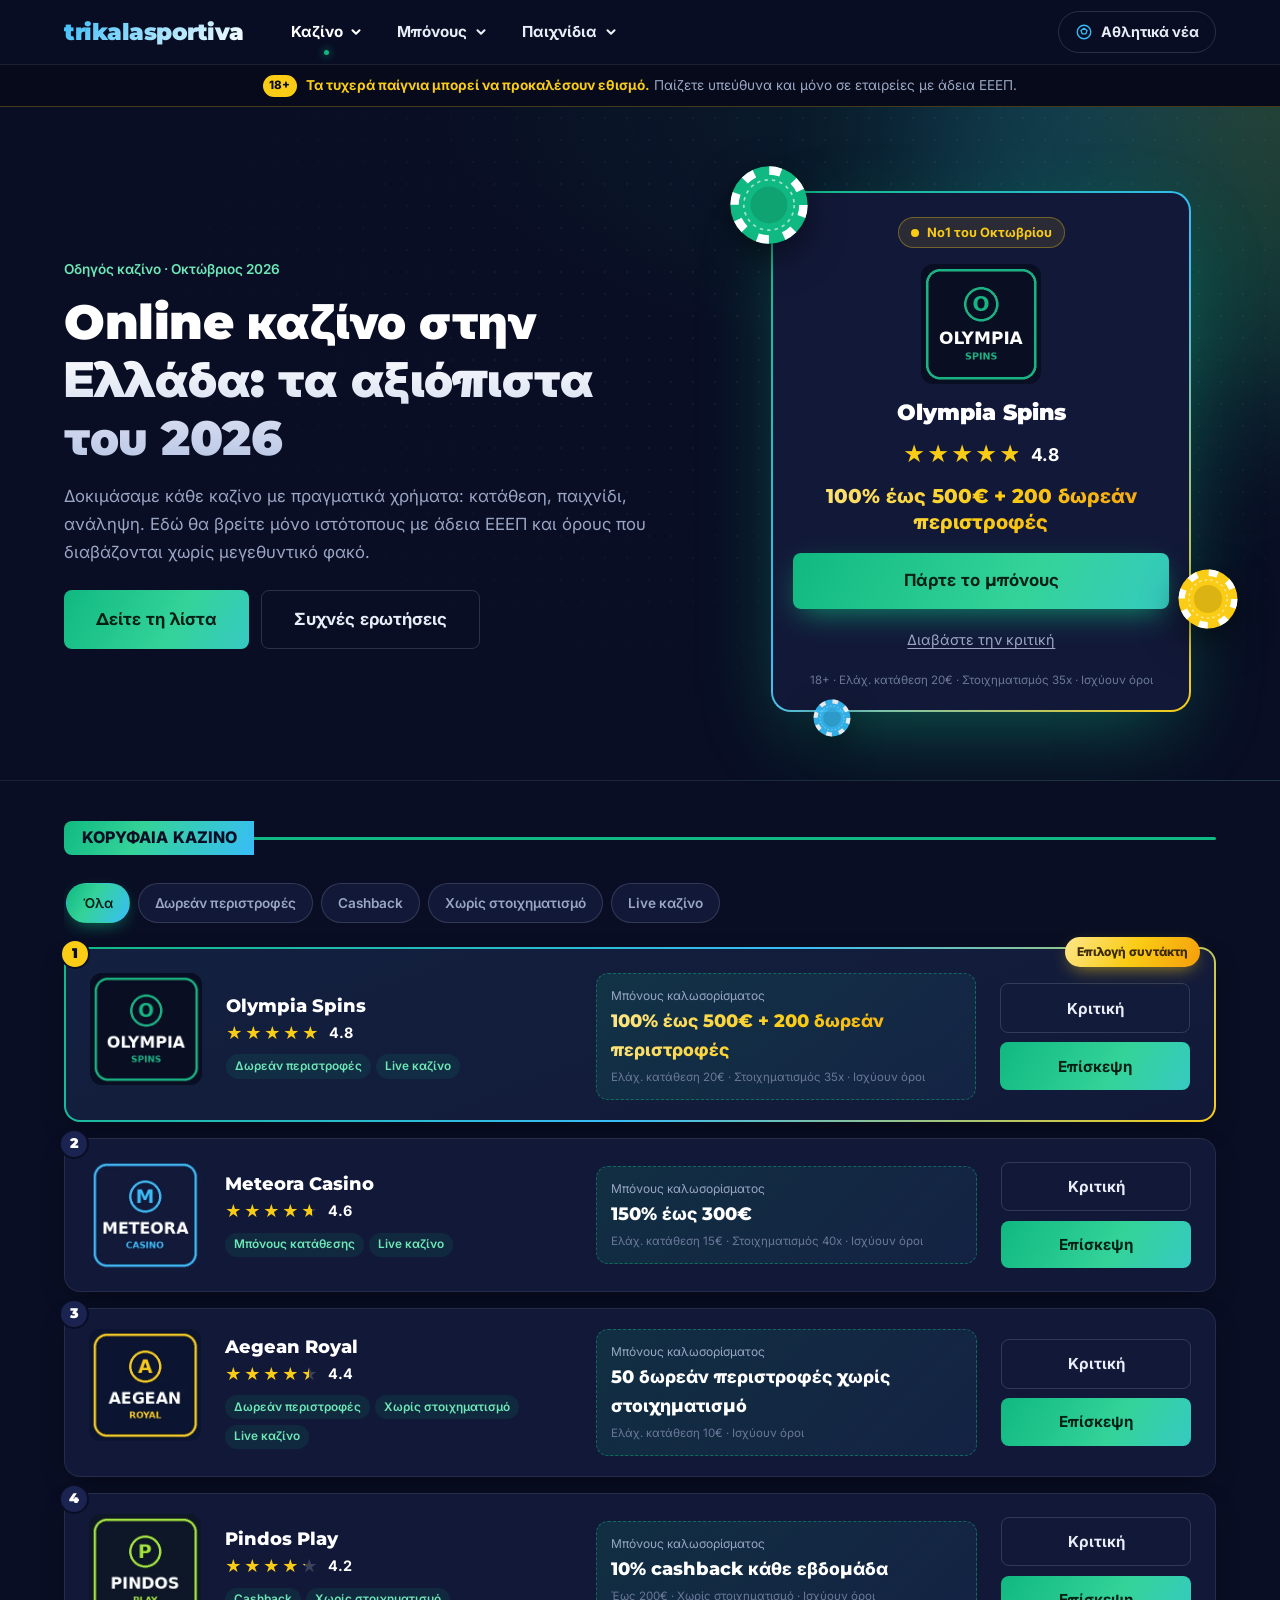
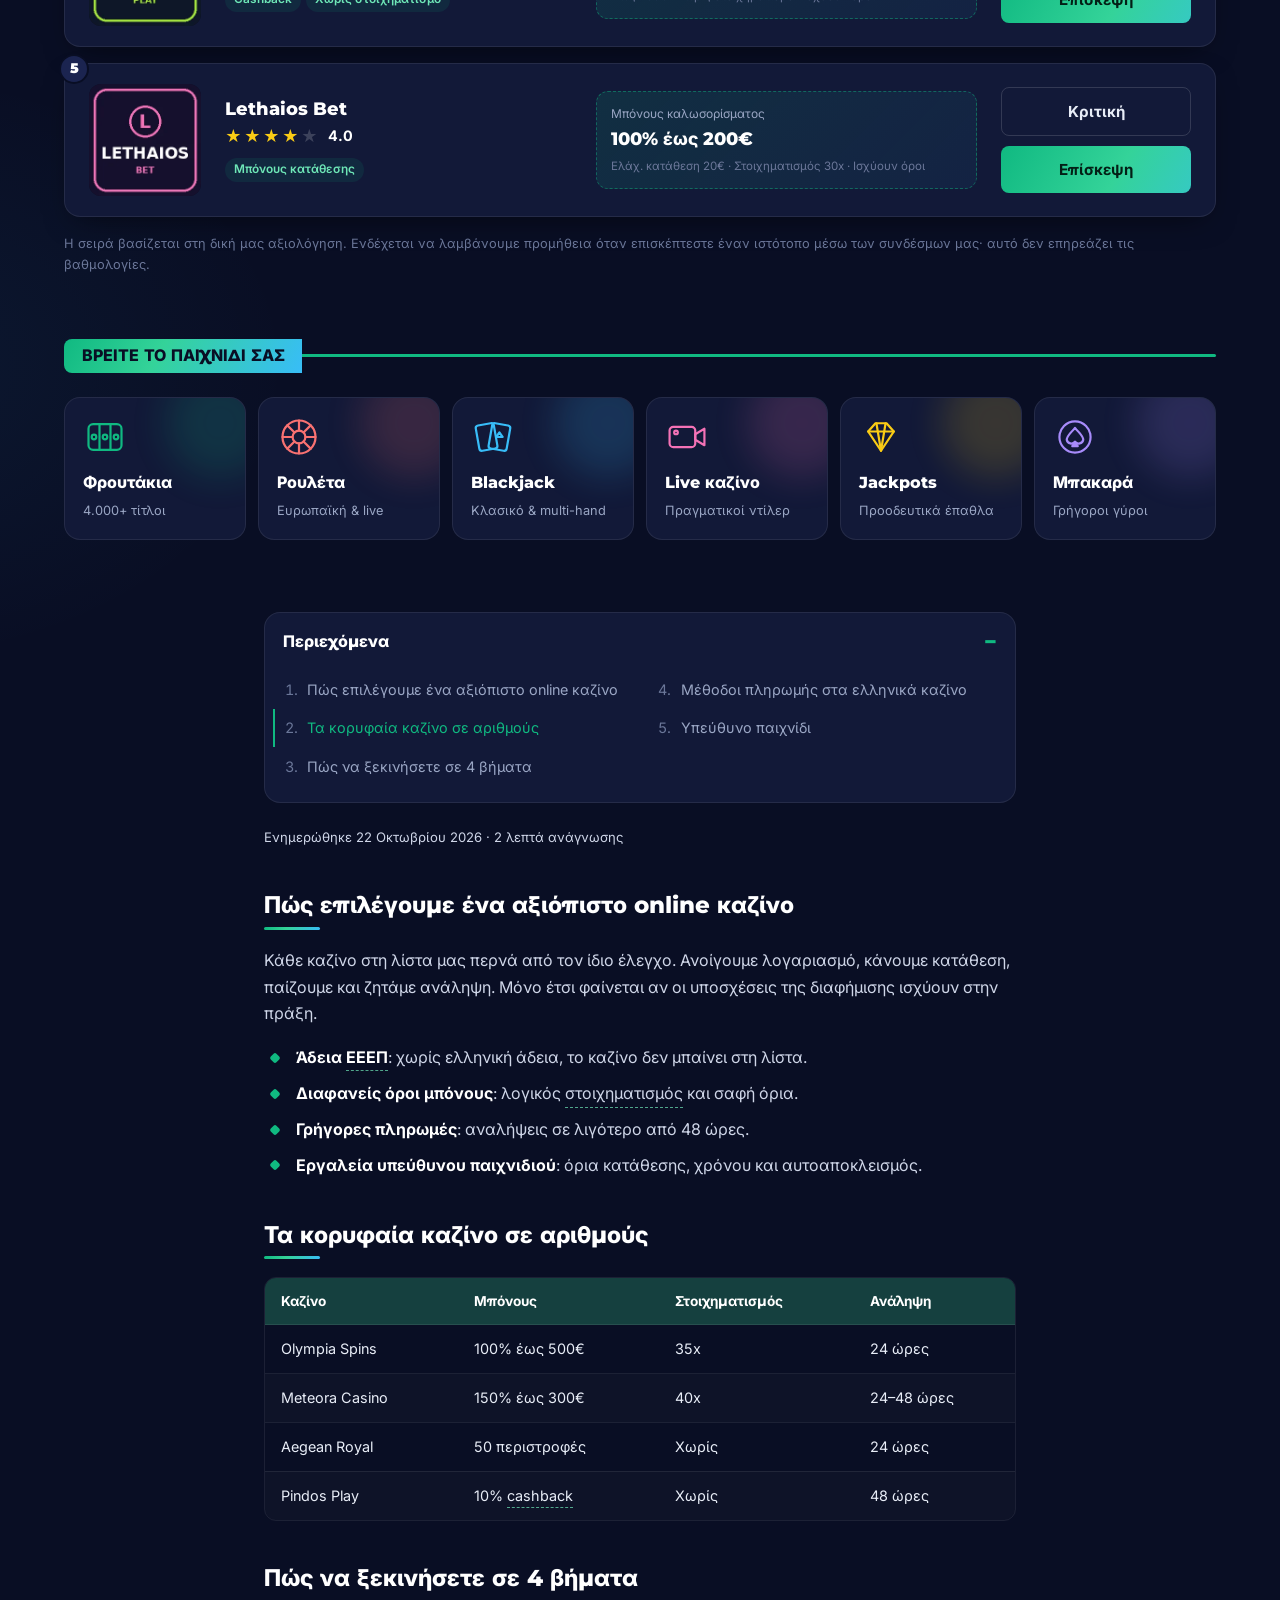
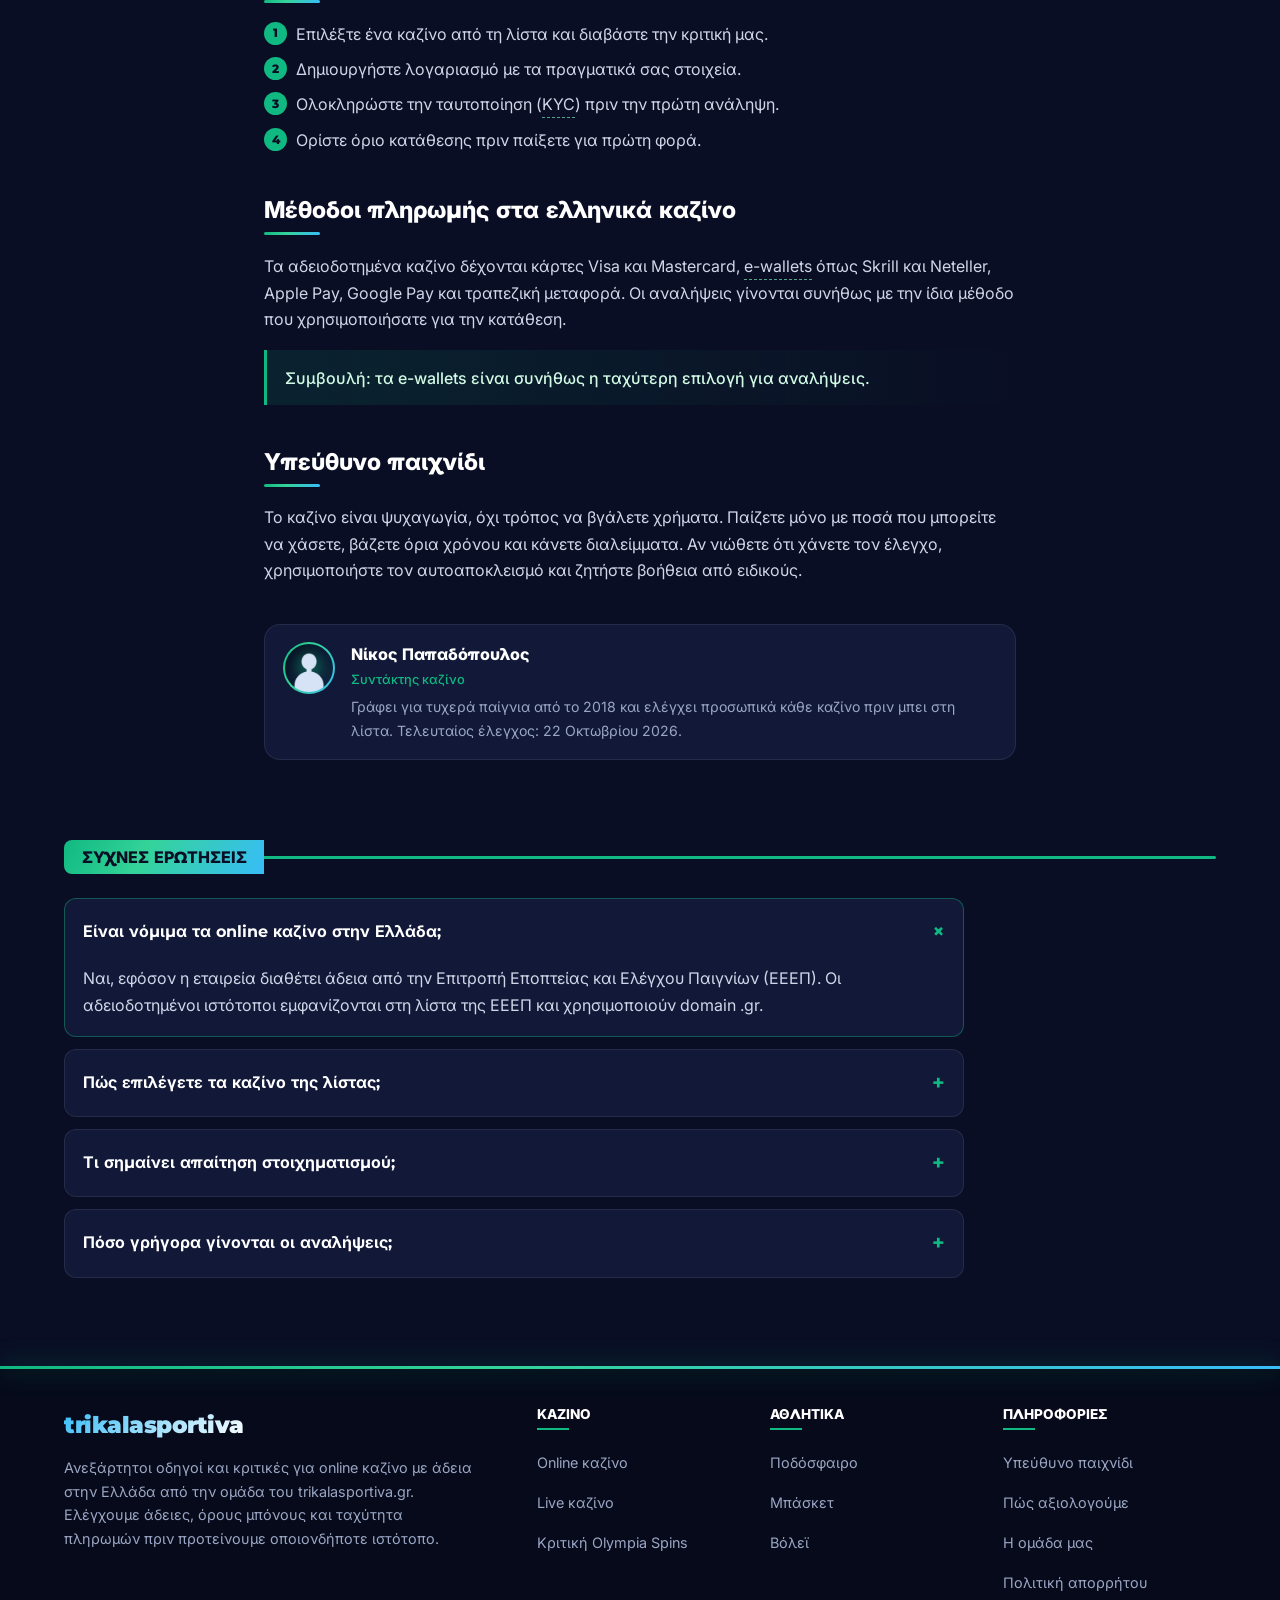
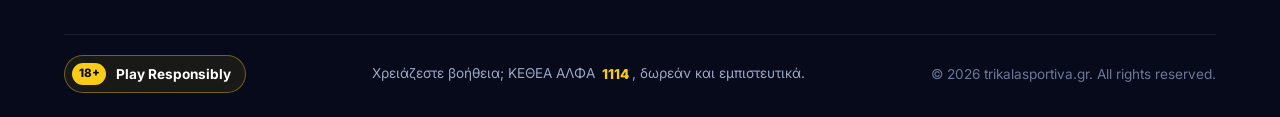
==== commit 494305d1: "Add files via upload" ====
--- a/casino-section/casino/index.html
+++ b/casino-section/casino/index.html
@@ -321,9 +321,9 @@
           <h2>Υπεύθυνο παιχνίδι</h2>
           <p>Το καζίνο είναι ψυχαγωγία, όχι τρόπος να βγάλετε χρήματα. Παίζετε μόνο με ποσά που μπορείτε να χάσετε, βάζετε όρια χρόνου και κάνετε διαλείμματα. Αν νιώθετε ότι χάνετε τον έλεγχο, χρησιμοποιήστε τον αυτοαποκλεισμό και ζητήστε βοήθεια από ειδικούς.</p>
           <aside class="author-box" aria-label="Συντάκτης">
-            <span class="author-box__avatar" aria-hidden="true">ΝΠ</span>
+            <a href="author.html" class="author-box__avatar" tabindex="-1" aria-hidden="true"><img src="img/author-nikos-papadopoulos.webp" alt="" width="104" height="104" loading="lazy" decoding="async"></a>
             <div>
-              <p class="author-box__name">Νίκος Παπαδόπουλος <span>Συντάκτης καζίνο</span></p>
+              <p class="author-box__name"><a href="author.html" rel="author">Νίκος Παπαδόπουλος</a> <span>Συντάκτης καζίνο</span></p>
               <p class="author-box__bio">Γράφει για τυχερά παίγνια από το 2018 και ελέγχει προσωπικά κάθε καζίνο πριν μπει στη λίστα. Τελευταίος έλεγχος: 22 Οκτωβρίου 2026.</p>
             </div>
           </aside>
@@ -387,16 +387,12 @@
             <ul>
               <li><a href="#">Υπεύθυνο παιχνίδι</a></li>
               <li><a href="#">Πώς αξιολογούμε</a></li>
+              <li><a href="author.html">Η ομάδα μας</a></li>
               <li><a href="#">Πολιτική απορρήτου</a></li>
             </ul>
           </nav>
         </div>
       </div>
-      <div class="authority">
-        <p class="authority__title">Εποπτεία, έλεγχος και βοήθεια</p>
-        <ul class="authority__list"><li><a href="https://www.gamingcommission.gov.gr/" target="_blank" rel="noopener noreferrer" title="ΕΕΕΠ: Επιτροπή Εποπτείας και Ελέγχου Παιγνίων"><picture><source srcset="img/authority/eeep.webp" type="image/webp"><img src="img/authority/eeep.webp" alt="ΕΕΕΠ: Επιτροπή Εποπτείας και Ελέγχου Παιγνίων" width="168" height="56" loading="lazy" decoding="async"></picture></a></li><li><a href="https://www.kethea.gr/" target="_blank" rel="noopener noreferrer" title="ΚΕΘΕΑ ΑΛΦΑ: γραμμή βοήθειας 1114"><picture><source srcset="img/authority/kethea.webp" type="image/webp"><img src="img/authority/kethea.webp" alt="ΚΕΘΕΑ ΑΛΦΑ: γραμμή βοήθειας 1114" width="168" height="56" loading="lazy" decoding="async"></picture></a></li><li><a href="https://www.gamblingtherapy.org/" target="_blank" rel="noopener noreferrer" title="Gambling Therapy"><picture><source srcset="img/authority/gamblingtherapy.webp" type="image/webp"><img src="img/authority/gamblingtherapy.webp" alt="Gambling Therapy" width="168" height="56" loading="lazy" decoding="async"></picture></a></li><li><a href="https://www.gamcare.org.uk/" target="_blank" rel="noopener noreferrer" title="GamCare"><picture><source srcset="img/authority/gamcare.webp" type="image/webp"><img src="img/authority/gamcare.webp" alt="GamCare" width="168" height="56" loading="lazy" decoding="async"></picture></a></li><li><a href="https://www.begambleaware.org/" target="_blank" rel="noopener noreferrer" title="BeGambleAware"><picture><source srcset="img/authority/begambleaware.webp" type="image/webp"><img src="img/authority/begambleaware.webp" alt="BeGambleAware" width="168" height="56" loading="lazy" decoding="async"></picture></a></li><li><a href="https://ecogra.org/" target="_blank" rel="noopener noreferrer" title="eCOGRA: ανεξάρτητος έλεγχος παιχνιδιών"><picture><source srcset="img/authority/ecogra.webp" type="image/webp"><img src="img/authority/ecogra.webp" alt="eCOGRA: ανεξάρτητος έλεγχος παιχνιδιών" width="168" height="56" loading="lazy" decoding="async"></picture></a></li><li><a href="https://www.gamblersanonymous.org/" target="_blank" rel="noopener noreferrer" title="Ανώνυμοι Τζογαδόροι"><picture><source srcset="img/authority/ga.webp" type="image/webp"><img src="img/authority/ga.webp" alt="Ανώνυμοι Τζογαδόροι" width="168" height="56" loading="lazy" decoding="async"></picture></a></li></ul>
-      </div>
-
       <div class="site-footer__bottom">
         <span class="rg-badge"><span class="age-chip">18+</span>Play Responsibly</span>
         <p class="footer-help">Χρειάζεστε βοήθεια; ΚΕΘΕΑ ΑΛΦΑ <a href="tel:1114">1114</a>, δωρεάν και εμπιστευτικά.</p>
--- a/casino-section/casino/css/casino.css
+++ b/casino-section/casino/css/casino.css
@@ -766,17 +766,6 @@
 .term-pop strong { display: block; color: #fff; font-family: var(--font-heading); margin-bottom: 0.2rem; }
 .term-pop[hidden] { display: none; }
 
-/* ---------- Footer authority strip ---------- */
-.authority { margin-top: 2rem; padding-top: 1.5rem; border-top: 1px solid var(--line); }
-.authority__title { font-size: 0.8rem; font-weight: 700; color: var(--text-muted); margin-bottom: 0.9rem; }
-.authority__list { list-style: none; display: grid; grid-template-columns: repeat(2, 1fr); gap: 0.6rem; }
-.authority__list a { display: block; padding: 0.35rem; border-radius: var(--radius-sm); transition: background-color 0.2s; }
-.authority__list img { width: 100%; max-width: 168px; height: auto; margin: 0 auto; opacity: 0.55; filter: grayscale(1); transition: opacity 0.2s, filter 0.2s; }
-.authority__list a:hover { background: rgba(255, 255, 255, 0.04); }
-.authority__list a:hover img, .authority__list a:focus-visible img { opacity: 1; filter: none; }
-@media (min-width: 600px) { .authority__list { grid-template-columns: repeat(4, 1fr); } }
-@media (min-width: 992px) { .authority__list { grid-template-columns: repeat(7, 1fr); } }
-
 /* ==========================================================================
    Responsive & touch polish (all screen sizes)
    ========================================================================== */
@@ -856,8 +845,53 @@
 
 /* Print */
 @media print {
-  .site-header, .gamble-warning, .read-progress, .to-top, .sticky-cta, .toc, .site-footer .authority { display: none !important; }
+  .site-header, .gamble-warning, .read-progress, .to-top, .sticky-cta, .toc { display: none !important; }
   body { background: #fff; color: #000; }
   .prose p, .prose li { color: #000; }
 }
 a.logo { padding: 0.4rem 0; }
+
+/* ---------- Author box: photo + link ---------- */
+.author-box__avatar { overflow: hidden; padding: 2px; }
+.author-box__avatar img { width: 100%; height: 100%; object-fit: cover; border-radius: 50%; }
+.author-box__name a { color: #fff; text-decoration: none; }
+.author-box__name a:hover { color: var(--emerald); }
+
+/* ---------- Author page ---------- */
+.author-hero { padding: 1.5rem 0 1rem; }
+.author-hero__card {
+  display: grid; grid-template-columns: minmax(0, 1fr); gap: 1.5rem; justify-items: center; text-align: center;
+  padding: 1.75rem 1.25rem; border-radius: 20px;
+  background:
+    radial-gradient(500px 260px at 0% 0%, rgba(16, 185, 129, 0.14), transparent 70%),
+    linear-gradient(135deg, #13203f, var(--navy-900)) padding-box,
+    linear-gradient(135deg, rgba(16,185,129,.8), rgba(56,189,248,.5) 50%, rgba(250,204,21,.6)) border-box;
+  border: 2px solid transparent;
+}
+.author-hero__photo { width: 160px; aspect-ratio: 1; border-radius: 50%; padding: 4px; background: var(--grad-brand); box-shadow: 0 20px 50px -15px rgba(16, 185, 129, 0.6); }
+.author-hero__photo img { width: 100%; height: 100%; border-radius: 50%; object-fit: cover; border: 4px solid var(--navy-900); }
+.author-hero__role { display: inline-block; font-size: 0.8rem; font-weight: 800; color: #6ee7b7; background: rgba(16, 185, 129, 0.12); padding: 0.25rem 0.75rem; border-radius: var(--radius-full); }
+.author-hero__name { font-size: clamp(1.8rem, 6vw, 2.6rem); font-weight: 900; margin: 0.5rem 0 0.75rem; }
+.author-hero__lead { color: #cfd6e8; max-width: 60ch; }
+.author-hero__facts { list-style: none; display: flex; flex-wrap: wrap; justify-content: center; gap: 0.75rem; margin-top: 1.25rem; }
+.author-hero__facts li { display: flex; flex-direction: column; min-width: 104px; padding: 0.6rem 0.9rem; border-radius: var(--radius-md); background: rgba(255, 255, 255, 0.04); border: 1px solid var(--line); }
+.author-hero__facts strong { font-family: var(--font-heading); font-weight: 900; font-size: 1.2rem; color: #fff; }
+.author-hero__facts span { font-size: 0.78rem; color: var(--text-muted); }
+.author-hero__links { list-style: none; display: flex; flex-wrap: wrap; justify-content: center; gap: 0.5rem; margin-top: 1rem; }
+.author-hero__links a { display: inline-flex; align-items: center; min-height: 40px; padding: 0.4rem 0.9rem; border-radius: var(--radius-full); border: 1px solid var(--line-strong); font-size: 0.85rem; font-weight: 600; color: var(--text); }
+.author-hero__links a:hover { border-color: var(--emerald); color: var(--emerald); }
+@media (min-width: 768px) {
+  .author-hero__card { grid-template-columns: 220px minmax(0, 1fr); justify-items: start; text-align: left; align-items: center; padding: 2.25rem; gap: 2.5rem; }
+  .author-hero__photo { width: 220px; }
+  .author-hero__facts, .author-hero__links { justify-content: flex-start; }
+}
+.author-about { max-width: 800px; margin: 0 auto; }
+
+.post-list { list-style: none; display: grid; grid-template-columns: minmax(0, 1fr); gap: 1rem; }
+.post-card { display: flex; flex-direction: column; gap: 0.5rem; height: 100%; padding: 1.1rem; border-radius: var(--radius-lg); background: var(--navy-800); border: 1px solid var(--line); transition: transform 0.25s var(--ease), box-shadow 0.25s var(--ease); }
+.post-card:hover { transform: translateY(-3px); box-shadow: var(--glow-emerald); }
+.post-card__tag { align-self: flex-start; font-size: 0.72rem; font-weight: 800; color: var(--navy-900); background: var(--grad-brand); padding: 0.15rem 0.6rem; border-radius: var(--radius-full); }
+.post-card__title { font-family: var(--font-heading); font-weight: 800; color: #fff; line-height: 1.35; }
+.post-card__date { margin-top: auto; font-size: 0.8rem; color: var(--text-dim); }
+@media (min-width: 768px) { .post-list { grid-template-columns: repeat(3, 1fr); } }
+@media (hover: none) { .post-card:hover { transform: none; } }
